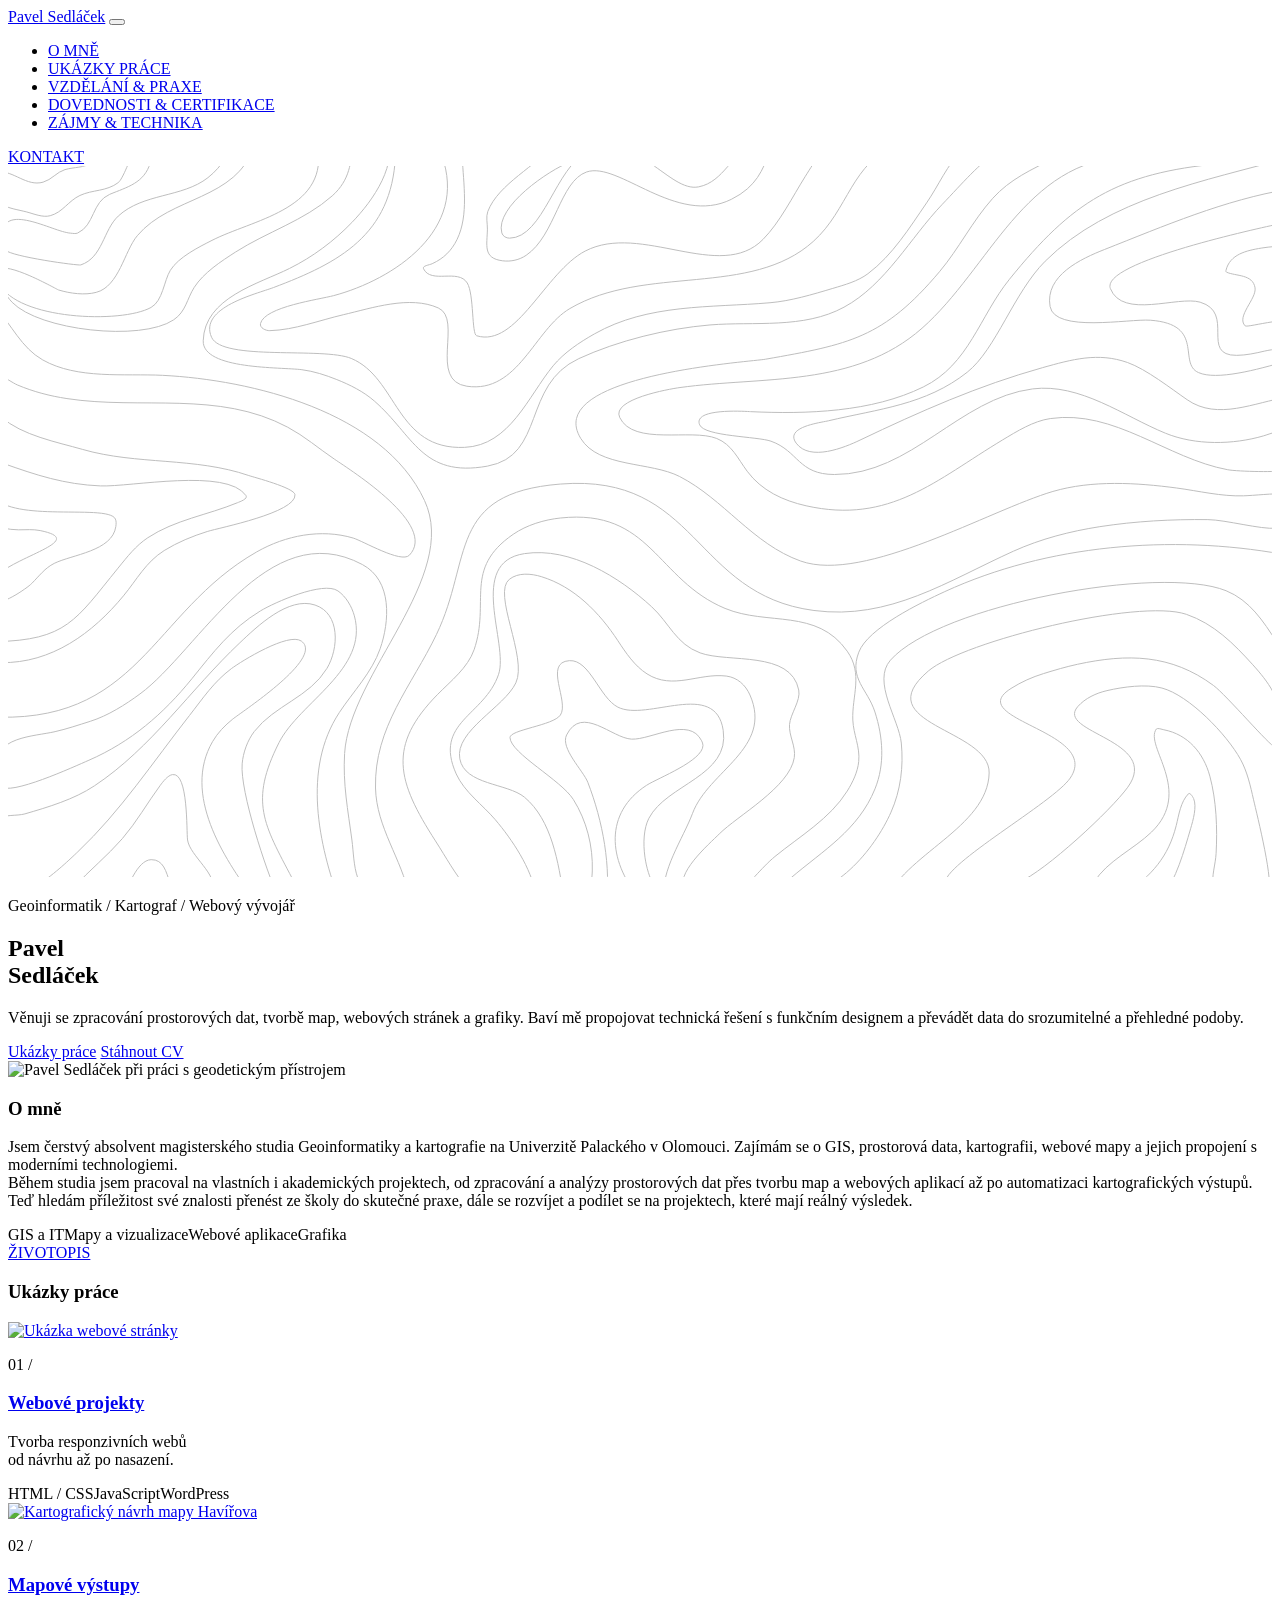
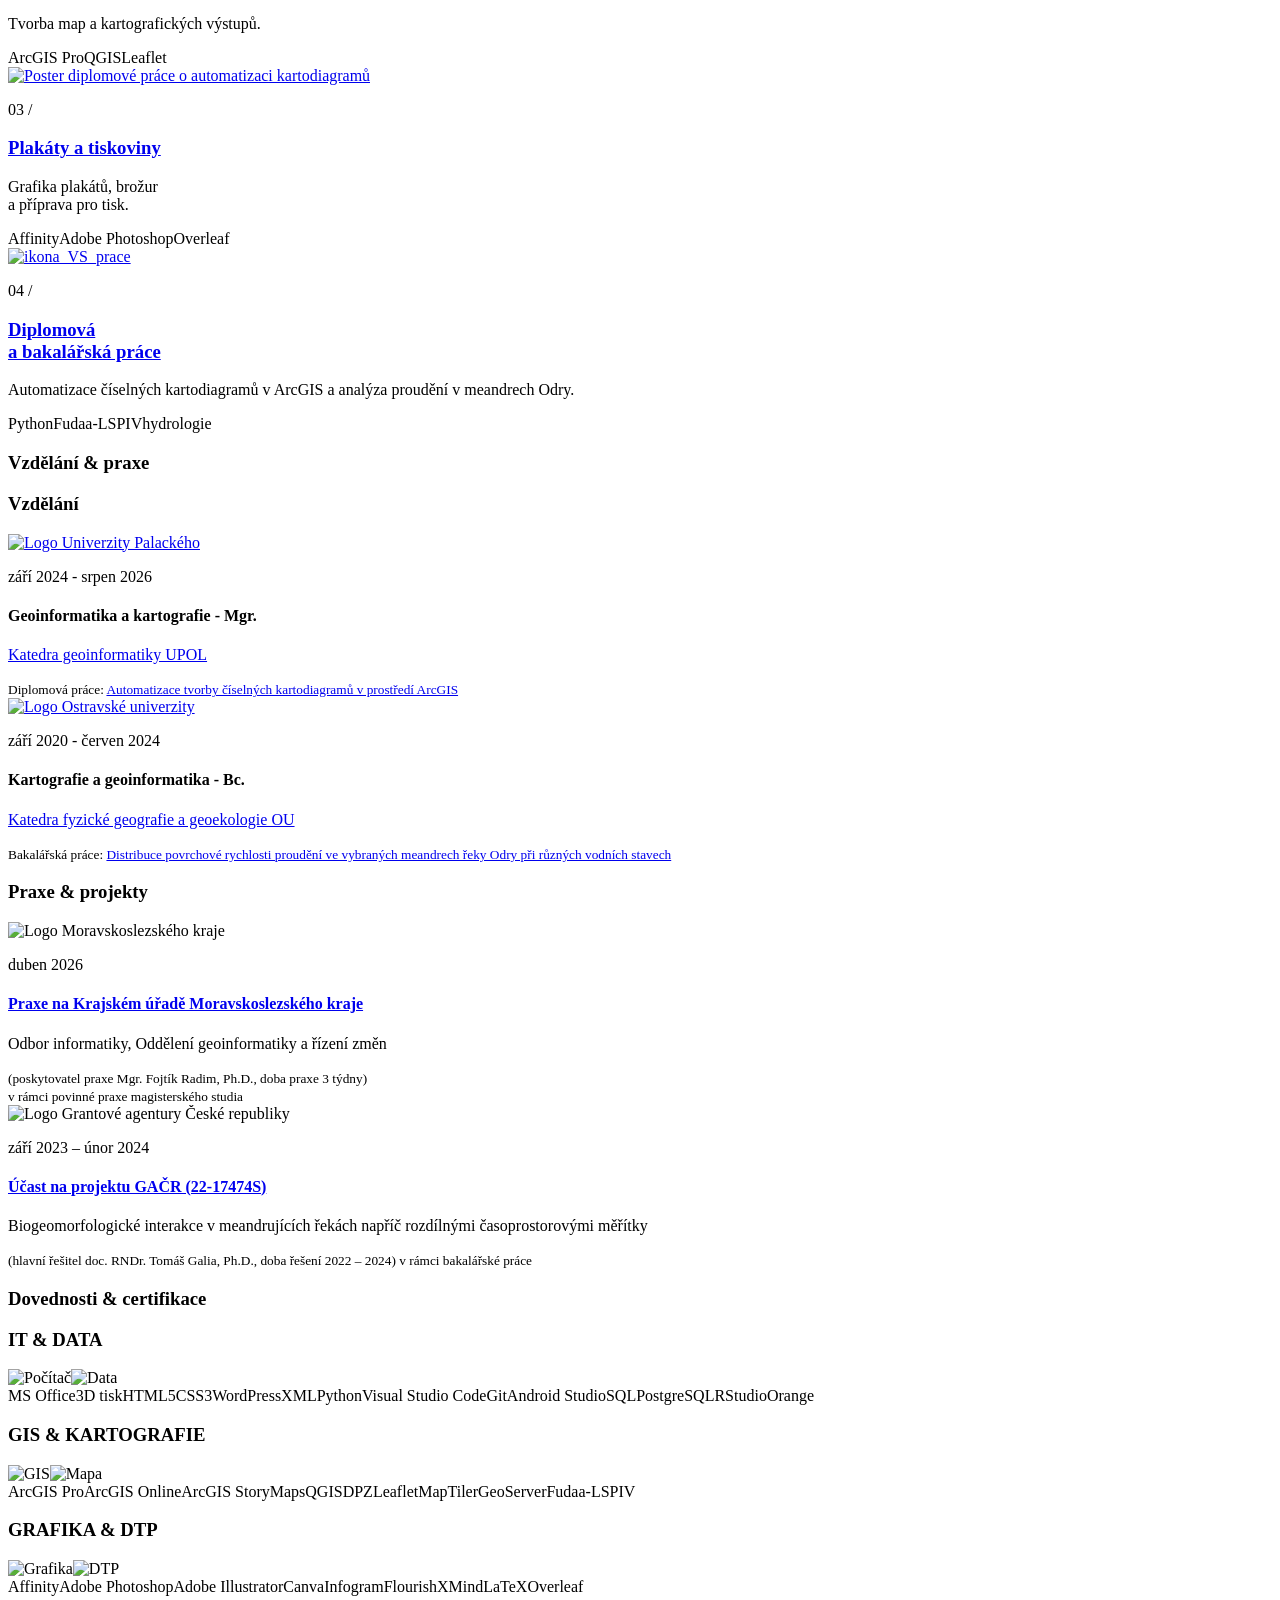
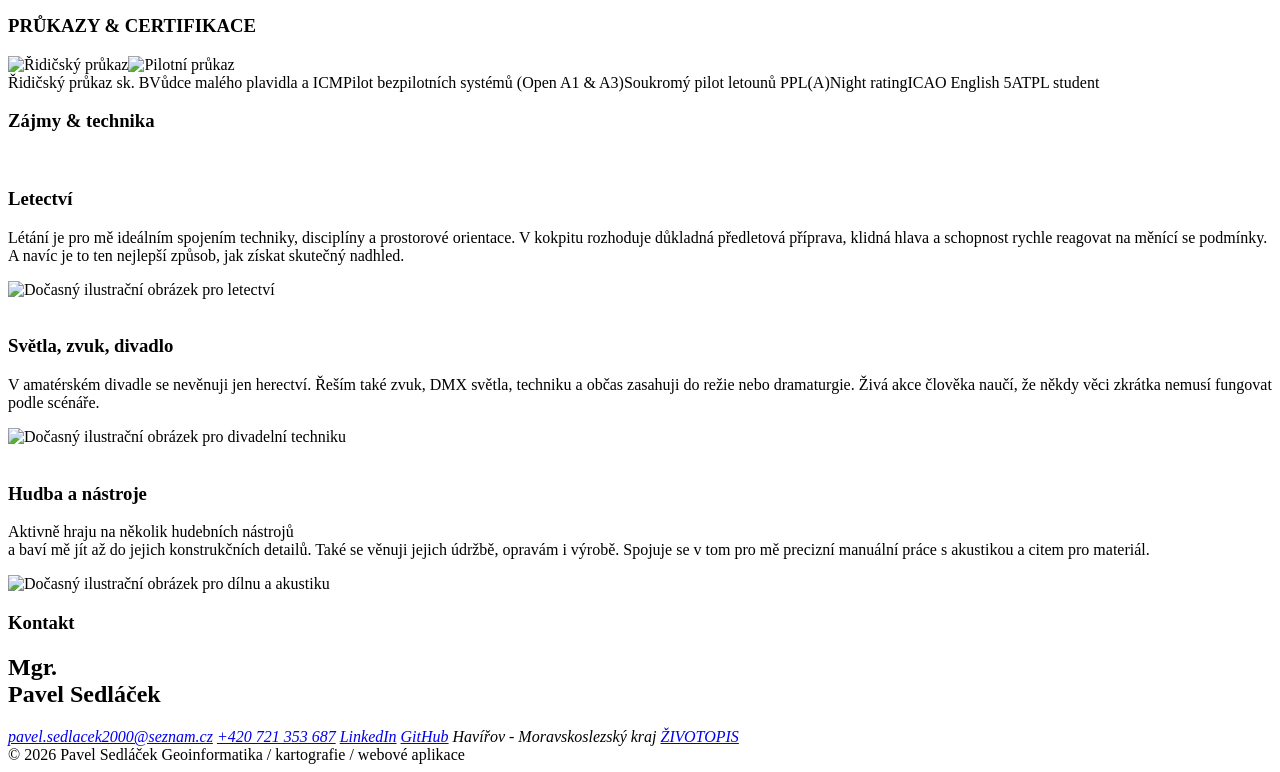
==== index.html @ 38690f7f "android studio" ====
<!DOCTYPE html>
<html lang="cs">
  <head>
    <meta charset="UTF-8" />
    <meta name="viewport" content="width=device-width, initial-scale=1.0" />
    <meta name="description" content="Pavel Sedláček: geoinformatik, kartograf a vývojář prostorových řešení." />
    <title>Pavel Sedláček | Geoinformatik &amp; kartograf</title>
    <link rel="preconnect" href="https://fonts.googleapis.com" />
    <link rel="preconnect" href="https://fonts.gstatic.com" crossorigin />
    <link href="https://fonts.googleapis.com/css2?family=DM+Mono:wght@400;500&family=Manrope:wght@400;500;600;700;800&display=swap" rel="stylesheet" />
    <link rel="stylesheet" href="styles.css" />
  </head>
  <body>
    <header class="site-header">
      <div class="container nav-wrap">
        <a href="#top" class="brand" aria-label="Pavel Sedláček - domů">Pavel Sedláček</a>
        <button class="nav-toggle" type="button" aria-label="Otevřít navigaci" aria-expanded="false">
          <span></span><span></span><span></span>
        </button>
        <nav class="main-nav" aria-label="Hlavní navigace">
          <ul>
            <li><a href="#top">O MNĚ</a></li>
            <li><a href="#projects">UKÁZKY PRÁCE</a></li>
            <li><a href="#experience">VZDĚLÁNÍ & PRAXE</a></li>            
            <li><a href="#skills">DOVEDNOSTI & CERTIFIKACE</a></li>
            <li><a href="#interests">ZÁJMY & TECHNIKA</a></li>
          </ul>
          <a class="nav-contact" href="#contact">KONTAKT</a>
        </nav>
      </div>
    </header>

    <main id="top">
      <section class="hero">
        <svg class="hero-contour" viewBox="0 0 3840 2160" aria-hidden="true" preserveAspectRatio="xMidYMid slice">
<path fill="none" stroke-width="30" stroke-linecap="round" stroke-linejoin="round" stroke="rgb(74.21875%, 74.21875%, 74.21875%)" stroke-opacity="1" stroke-miterlimit="10" d="M -377.929688 17302.304688 C 113.75 16773.515625 405.546875 16075 1054.0625 15708.90625 C 2106.992188 15114.296875 3535.703125 15298.90625 4698.476562 15240.390625 C 7388.085938 15104.804688 11394.609375 14144.804688 12653.398438 11438.789062 C 13731.601562 9120.976562 10371.40625 6173.125 10225.898438 3752.460938 C 10170 2823.554688 10327.382812 2029.609375 10447.8125 1123.242188 C 10494.21875 774.453125 10500 319.609375 10621.289062 -14.335938 C 10757.382812 -389.296875 11283.28125 -545.078125 11633.28125 -573.085938 C 11759.492188 -583.164062 11888.90625 -579.375 12015.507812 -581.171875 C 12074.21875 -582.03125 12203.398438 -640.703125 12191.601562 -583.164062 C 11959.492188 555.898438 11193.398438 1499.140625 11164.609375 2704.023438 C 11120.507812 4549.492188 12266.484375 5807.890625 13017.1875 7369.296875 C 14116.992188 9657.03125 13326.601562 11662.5 16778.984375 11937.617188 C 20977.109375 12272.109375 20795.898438 8580.3125 24485 8096.367188 C 26781.484375 7795.117188 28537.304688 8991.09375 30546.71875 9898.945312 C 31370.195312 10271.09375 32278.085938 10505.78125 33168.515625 10642.890625 C 34254.414062 10810.117188 35354.296875 10870.3125 36452.1875 10857.382812 C 36994.492188 10851.015625 38071.289062 10551.992188 38526.71875 10596.484375 C 38830.898438 10626.289062 39137.1875 11308.203125 39154.414062 11572.5 C 39155.78125 11593.515625 39022.695312 11619.101562 39000.390625 11621.601562 C 38550.898438 11672.109375 38091.40625 11608.085938 37641.796875 11584.804688 C 37606.914062 11583.007812 37571.992188 11581.210938 37536.992188 11580 C 36856.796875 11557.890625 36174.6875 11728.59375 35502.890625 11817.617188 C 34286.914062 11978.789062 32933.710938 12061.914062 31744.21875 11713.007812 C 29840.78125 11154.6875 26016.09375 8910.429688 24080.117188 9598.828125 C 22631.289062 10113.90625 21740.117188 11482.1875 20402.890625 12167.382812 C 19514.882812 12622.304688 17947.304688 12434.296875 17403.203125 13317.382812 C 16211.914062 15250.898438 22548.203125 15647.890625 23013.789062 15730.117188 C 25552.890625 16178.398438 26597.617188 16370.507812 28297.5 18387.304688 C 28891.40625 19091.992188 29295.703125 19925.585938 29917.695312 20619.609375 C 30433.515625 21195.117188 31121.210938 21511.484375 31805 21841.289062 C 32122.5 21994.492188 32448.085938 22118.085938 32772.304688 22254.882812 C 32788.398438 22261.71875 32914.609375 22318.710938 32908.28125 22333.90625 C 32862.890625 22445 32406.71875 22497.8125 32348.085938 22507.382812 C 30400.585938 22823.984375 29622.695312 21730.78125 28382.1875 20434.882812 C 27415.390625 19425.117188 26663.085938 17996.992188 25397.8125 17310.898438 C 24166.015625 16642.890625 22661.015625 16881.796875 21326.992188 16771.40625 C 20031.914062 16664.21875 18528.398438 16296.992188 17339.882812 15747.695312 C 15607.890625 14947.109375 16338.007812 12797.1875 14563.28125 12481.796875 C 12568.203125 12127.1875 12329.296875 13411.71875 11131.09375 14458.710938 C 10799.101562 14748.90625 10395 14949.296875 9988.359375 15111.992188 C 9647.382812 15248.398438 9294.609375 15363.789062 8928.671875 15411.484375 C 8301.757812 15493.203125 5907.929688 15405 5930.351562 16289.101562 C 5963.632812 17599.414062 7615.898438 18020.585938 8554.648438 18488.515625 C 9260.078125 18840 9902.148438 19318.203125 10448.710938 19885.703125 C 11092.109375 20553.90625 11889.609375 21673.007812 11499.21875 22651.09375 C 11494.882812 22661.71875 11439.414062 22871.992188 11367.1875 22874.492188 C 9879.6875 22926.09375 10960.117188 21681.289062 9849.335938 20692.1875 C 9008.28125 19943.28125 7857.890625 19594.21875 6915.117188 18987.382812 C 6479.609375 18707.109375 5943.75 18361.09375 5658.007812 17912.890625 C 5434.6875 17562.617188 5404.296875 17176.015625 5032.890625 16926.40625 C 4038.007812 16257.695312 946.914062 16604.609375 125.195312 17460.117188 C -100.195312 17694.804688 -222.578125 17973.90625 -335.351562 18274.414062 " transform="matrix(0.1, 0, 0, -0.1, 0, 2160)" class="svg-elem-1"></path>
<path fill="none" stroke-width="30" stroke-linecap="round" stroke-linejoin="round" stroke="rgb(74.21875%, 74.21875%, 74.21875%)" stroke-opacity="1" stroke-miterlimit="10" d="M 9424.765625 22063.59375 C 9646.992188 20267.695312 7418.046875 19962.890625 6197.03125 19340.585938 C 5795.703125 19136.015625 5178.554688 18830.585938 4931.757812 18430.78125 C 4736.367188 18114.414062 4703.90625 17500.585938 4345.820312 17303.007812 C 3432.773438 16798.984375 267.65625 16933.984375 -263.515625 18029.414062 C -822.34375 19181.914062 1467.929688 17854.414062 1538.632812 17833.085938 C 1891.210938 17727.1875 2324.882812 17667.617188 2680.234375 17761.40625 C 3375.15625 17944.804688 3533.867188 19013.984375 3927.578125 19482.304688 C 4956.601562 20706.09375 6914.492188 20532.304688 7501.71875 22226.796875 " transform="matrix(0.1, 0, 0, -0.1, 0, 2160)" class="svg-elem-2"></path>
<path fill="none" stroke-width="30" stroke-linecap="round" stroke-linejoin="round" stroke="rgb(74.21875%, 74.21875%, 74.21875%)" stroke-opacity="1" stroke-miterlimit="10" d="M 7044.101562 22553.789062 C 6758.125 22074.101562 6523.867188 21597.1875 6073.398438 21245 C 5292.265625 20634.21875 4107.265625 20779.882812 3350.742188 20079.414062 C 2893.710938 19656.289062 2875.585938 18816.992188 2210.976562 18594.609375 C 2130.664062 18567.695312 88.515625 18850.703125 -72.5 19044.414062 C -176.328125 19169.414062 -187.03125 19276.015625 -188.085938 19438.203125 C -195.46875 20554.6875 1348.515625 19598.59375 1900.859375 19559.609375 C 1972.5 19554.492188 2050.703125 19534.296875 2116.289062 19563.59375 C 2631.875 19793.59375 2550.3125 20514.296875 3088.789062 20738.59375 C 3630.625 20964.414062 4135.3125 21078.789062 4324.6875 21698.710938 C 4332.617188 21724.804688 4219.492188 22728.984375 4201.679688 22756.601562 " transform="matrix(0.1, 0, 0, -0.1, 0, 2160)" class="svg-elem-3"></path>
<path fill="none" stroke-width="30" stroke-linecap="round" stroke-linejoin="round" stroke="rgb(74.21875%, 74.21875%, 74.21875%)" stroke-opacity="1" stroke-miterlimit="10" d="M 3902.539062 22275.3125 C 3713.359375 21820 3486.523438 21201.09375 3349.609375 21096.210938 C 2992.5 20822.695312 2570.15625 20884.882812 2186.132812 20705.390625 C 1835.625 20541.484375 1661.015625 20191.40625 1283.007812 20089.609375 C 1049.53125 20026.71875 776.601562 20151.289062 553.828125 20207.617188 C 52.617188 20334.21875 -488.789062 20352.109375 -464.023438 21048.710938 C -460.585938 21145.390625 -447.382812 21423.59375 -317.8125 21430.390625 C 182.929688 21456.796875 559.257812 20970.585938 1065.117188 21108.398438 C 1320.15625 21177.890625 1489.21875 21421.796875 1731.914062 21490.78125 C 2020.429688 21572.8125 2291.171875 21534.6875 2556.757812 21700.78125 " transform="matrix(0.1, 0, 0, -0.1, 0, 2160)" class="svg-elem-4"></path>
<path fill="none" stroke-width="30" stroke-linecap="round" stroke-linejoin="round" stroke="rgb(74.21875%, 74.21875%, 74.21875%)" stroke-opacity="1" stroke-miterlimit="10" d="M 11770.390625 21888.59375 C 11653.398438 19503.59375 10062.8125 18660.507812 8066.5625 17907.8125 C 7555.234375 17715 5782.1875 17300.507812 6184.726562 16395.78125 C 6508.359375 15668.398438 9578.554688 16107.617188 10426.40625 15754.296875 C 11838.90625 15165.703125 11781.015625 12963.085938 13871.484375 13051.914062 C 15247.8125 13110.390625 15803.007812 14606.210938 16561.210938 15529.6875 C 16891.484375 15931.914062 17366.289062 16244.101562 17813.007812 16497.8125 C 19446.71875 17425.703125 21349.6875 17290.390625 23149.6875 17445.78125 C 23793.59375 17501.40625 24440.117188 17697.617188 25056.796875 17881.601562 C 25418.984375 17989.609375 25818.007812 18098.007812 26125.507812 18328.710938 C 26872.1875 18888.789062 27387.304688 19722.890625 27907.695312 20480.585938 C 28274.804688 21015 28535.585938 21636.796875 28992.109375 22103.28125 C 29029.101562 22141.09375 29389.804688 22383.085938 29383.398438 22482.890625 C 29354.6875 22929.882812 27348.710938 22412.382812 27052.1875 22288.28125 C 25601.09375 21681.09375 25548.28125 20285.117188 24465.703125 19309.882812 C 22565.117188 17597.890625 19356.992188 18613.085938 17069.492188 17269.21875 C 15988.59375 16634.101562 15508.007812 14684.21875 13940.78125 14908.90625 C 12760.585938 15078.28125 13829.609375 16949.296875 13071.09375 17288.398438 C 12203.085938 17676.40625 11053.710938 17283.007812 10184.414062 17081.015625 C 9452.03125 16910.78125 8710.898438 16619.21875 7953.242188 16597.617188 C 7838.320312 16594.296875 7636.054688 16678.59375 7671.835938 16818.515625 C 7801.445312 17324.882812 9458.59375 17545.898438 9891.015625 17661.289062 C 11711.796875 18147.382812 14013.90625 19663.984375 13177.109375 21914.882812 " transform="matrix(0.1, 0, 0, -0.1, 0, 2160)" class="svg-elem-5"></path>
<path fill="none" stroke-width="30" stroke-linecap="round" stroke-linejoin="round" stroke="rgb(74.21875%, 74.21875%, 74.21875%)" stroke-opacity="1" stroke-miterlimit="10" d="M 13800.898438 21853.59375 C 13833.710938 21076.289062 14001.015625 20106.992188 13643.90625 19371.992188 C 13475.507812 19025.3125 13231.914062 18789.609375 12887.890625 18631.914062 C 12795.3125 18589.492188 12579.414062 18570.117188 12623.710938 18478.515625 C 12853.28125 18004.414062 13678.007812 18494.492188 13951.992188 18045.117188 C 14162.109375 17700.390625 14081.40625 16490.117188 14237.695312 16442.695312 C 15455 16073.085938 16324.414062 18386.601562 17534.492188 19015.585938 C 19231.71875 19897.890625 21641.484375 18049.21875 22938.085938 19370.507812 C 23456.601562 19898.984375 23833.203125 20668.398438 24222.695312 21286.289062 C 24463.515625 21668.398438 25060.703125 22619.492188 25047.1875 22640.507812 C 24946.914062 22796.210938 24566.289062 22794.296875 24408.789062 22791.40625 C 22648.59375 22759.414062 23544.882812 21361.484375 21975.117188 20587.617188 C 20305.78125 19764.609375 18546.210938 21750.78125 17578.28125 21418.710938 C 16766.601562 21140.117188 16632.382812 19492.109375 15744.414062 18888.90625 C 15533.398438 18745.585938 15280 18688.398438 15025.898438 18720 C 14418.085938 18795.507812 14556.601562 19198.28125 14564.296875 19683.007812 C 14566.992188 19852.695312 14514.101562 20056.210938 14576.914062 20220 C 14903.90625 21073.789062 16066.40625 21588.085938 16593.90625 22288.28125 " transform="matrix(0.1, 0, 0, -0.1, 0, 2160)" class="svg-elem-6"></path>
<path fill="none" stroke-width="30" stroke-linecap="round" stroke-linejoin="round" stroke="rgb(74.21875%, 74.21875%, 74.21875%)" stroke-opacity="1" stroke-miterlimit="10" d="M 17056.914062 21713.515625 C 16463.28125 21491.015625 14784.6875 20369.882812 15001.484375 19567.109375 C 15029.101562 19465.117188 15139.21875 19406.09375 15238.203125 19407.617188 C 16268.515625 19422.890625 16655.898438 21605.507812 17584.6875 21994.609375 C 19172.382812 22659.804688 20079.609375 20787.695312 20981.992188 20966.40625 C 21758.203125 21120.195312 21977.890625 22002.890625 22689.101562 22291.015625 " transform="matrix(0.1, 0, 0, -0.1, 0, 2160)" class="svg-elem-7"></path>
<path fill="none" stroke-width="30" stroke-linecap="round" stroke-linejoin="round" stroke="rgb(74.21875%, 74.21875%, 74.21875%)" stroke-opacity="1" stroke-miterlimit="10" d="M 34001.484375 21888.59375 C 30878.984375 21763.203125 29824.296875 18486.601562 27768.28125 16671.601562 C 25716.914062 14860.703125 22915.390625 15214.609375 20414.414062 14869.882812 C 20085.3125 14824.492188 18316.71875 14514.414062 18583.984375 13959.414062 C 19005.3125 13084.804688 20756.015625 13633.984375 21531.210938 13322.382812 C 21993.984375 13136.289062 22172.617188 12708.710938 22455.585938 12327.1875 C 22893.085938 11737.617188 23545.585938 11434.6875 24246.289062 11277.304688 C 26791.015625 10705.585938 28196.914062 12063.710938 30208.203125 13273.710938 C 30644.609375 13536.289062 31147.890625 13852.382812 31664.414062 13927.1875 C 33618.710938 14210.3125 35213.203125 12712.8125 37054.414062 12372.695312 C 37360.117188 12316.289062 38705.507812 12286.015625 38733.398438 12363.007812 C 38778.007812 12486.484375 38956.40625 13414.414062 38886.601562 13489.6875 C 38751.992188 13635.117188 38306.914062 13449.882812 38148.007812 13403.085938 C 37218.984375 13129.296875 36070.3125 13111.289062 35165.898438 13480.898438 C 33901.289062 13997.695312 32568.085938 15010.898438 31128.085938 14828.203125 C 28895.585938 14544.804688 27446.71875 12226.71875 25107.5 12227.5 C 24005.507812 12227.890625 24014.101562 12941.992188 23179.609375 13239.609375 C 22774.492188 13383.984375 21164.6875 13382.8125 21013.398438 13734.6875 C 20786.015625 14263.515625 22456.601562 14141.914062 22553.90625 14137.382812 C 24264.296875 14058.59375 26238.398438 14118.085938 27807.617188 14887.5 C 29193.515625 15567.109375 29515.195312 17034.609375 30422.695312 18157.1875 C 32328.90625 20515.117188 33673.710938 21385.585938 36838.984375 21675.3125 " transform="matrix(0.1, 0, 0, -0.1, 0, 2160)" class="svg-elem-8"></path>
<path fill="none" stroke-width="30" stroke-linecap="round" stroke-linejoin="round" stroke="rgb(74.21875%, 74.21875%, 74.21875%)" stroke-opacity="1" stroke-miterlimit="10" d="M 38898.90625 20894.492188 L 38902.8125 21853.59375 C 36405.898438 21151.09375 33432.304688 20623.28125 31509.296875 18707.695312 C 30559.804688 17761.796875 30014.414062 16025.390625 29140 15333.984375 C 27878.28125 14336.210938 26434.609375 14218.59375 24923.59375 13859.296875 C 24694.804688 13804.882812 23576.289062 13674.804688 23944.804688 13179.609375 C 24364.492188 12615.507812 25410.3125 13046.601562 25884.101562 13272.8125 C 27703.984375 14141.71875 29479.609375 14928.59375 31426.484375 15472.890625 C 32318.398438 15722.304688 33113.203125 15948.59375 34012.109375 15629.492188 C 34578.789062 15428.398438 35338.515625 14834.492188 35822.304688 14499.6875 C 36756.210938 13853.59375 37870.585938 14423.90625 38872.695312 14577.8125 L 38877.304688 15681.484375 C 37912.617188 15399.609375 36716.914062 15083.398438 36168.515625 15323.398438 C 35524.101562 15605.507812 36387.617188 16791.210938 34703.007812 16915.195312 C 34058.984375 16962.695312 31800.117188 16524.6875 31658.203125 17331.914062 C 31492.695312 18273.007812 32607.1875 18785.195312 33308.90625 19062.1875 C 35108.28125 19772.5 36973.90625 20577.382812 38898.90625 20894.492188 Z M 38898.90625 20894.492188 " transform="matrix(0.1, 0, 0, -0.1, 0, 2160)" class="svg-elem-9"></path>
<path fill="none" stroke-width="30" stroke-linecap="round" stroke-linejoin="round" stroke="rgb(74.21875%, 74.21875%, 74.21875%)" stroke-opacity="1" stroke-miterlimit="10" d="M 38692.8125 19858.007812 C 38245.585938 19760.898438 33170 18691.09375 33489.492188 17877.890625 C 33859.296875 16936.40625 35537.617188 17664.492188 36216.992188 17462.8125 C 37293.59375 17143.203125 36202.382812 15839.414062 37327.695312 15847.617188 C 37613.90625 15849.609375 37902.5 15913.085938 38179.414062 15978.28125 C 38402.695312 16030.898438 38894.882812 16066.484375 39061.796875 16269.21875 C 39996.289062 17404.609375 37671.71875 16654.492188 37583.90625 16743.398438 C 37304.296875 17026.40625 37937.890625 17568.59375 37885 17898.710938 C 37817.695312 18318.398438 37303.398438 18248.710938 37018.28125 18374.296875 C 37000.703125 18382.109375 36995.703125 18403.90625 37000.195312 18423.28125 C 37115 18919.804688 37630.390625 19032.695312 38071.71875 19105.898438 C 38389.296875 19158.59375 38532.5 19145.3125 38838.28125 19195.195312 " transform="matrix(0.1, 0, 0, -0.1, 0, 2160)" class="svg-elem-10"></path>
<path fill="none" stroke-width="30" stroke-linecap="round" stroke-linejoin="round" stroke="rgb(74.21875%, 74.21875%, 74.21875%)" stroke-opacity="1" stroke-miterlimit="10" d="M 38692.8125 9810.273438 C 35347.5 10411.992188 31565 10098.90625 28459.609375 8669.804688 C 27727.617188 8332.929688 26126.601562 7564.21875 25846.992188 6830 C 25539.609375 6022.96875 26111.992188 5714.414062 26337.5 5012.148438 C 26583.007812 4247.578125 26643.90625 3432.890625 26339.101562 2677.578125 C 25835.3125 1429.140625 24759.21875 802.226562 23779.804688 -30.820312 C 23755.390625 -51.5625 23279.6875 -409.570312 23282.8125 -416.875 C 23306.015625 -472.148438 23626.484375 -507.695312 23679.882812 -515.46875 C 25059.296875 -715.898438 26325.3125 839.492188 26826.210938 1970.546875 C 27118.59375 2630.703125 27208.710938 3352.109375 27138.28125 4070.039062 C 27068.203125 4784.882812 26240.898438 5941.601562 26807.617188 6585.9375 C 28287.890625 8269.023438 35015.703125 9501.054688 37004.101562 8697.421875 C 37724.414062 8406.328125 38129.21875 7776.210938 38534.21875 7151.875 " transform="matrix(0.1, 0, 0, -0.1, 0, 2160)" class="svg-elem-11"></path>
<path fill="none" stroke-width="30" stroke-linecap="round" stroke-linejoin="round" stroke="rgb(74.21875%, 74.21875%, 74.21875%)" stroke-opacity="1" stroke-miterlimit="10" d="M 26614.492188 -797.65625 C 27198.789062 690.585938 29764.804688 1490.3125 29807.1875 3159.375 C 29841.40625 4505.039062 26056.40625 4633.476562 27961.015625 6259.179688 C 29017.617188 7161.09375 34353.085938 8474.609375 35797.890625 7979.960938 C 36640.117188 7691.679688 37237.109375 7088.515625 37817.382812 6447.226562 C 38275 5941.523438 38708.398438 5373.203125 38634.296875 4663.671875 C 38625.585938 4579.609375 38569.296875 3986.367188 38477.890625 3962.617188 C 38372.1875 3935.15625 37008.007812 5533.789062 36623.984375 5817.695312 C 35328.085938 6775.703125 34008.398438 6790.117188 32487.890625 6461.679688 C 32141.71875 6386.875 31802.5 6285.820312 31464.21875 6181.328125 C 31106.484375 6070.820312 30787.5 5927.539062 30471.210938 5727.539062 C 28981.210938 4785.234375 33237.890625 4436.328125 32270.390625 3005.703125 C 31771.289062 2267.734375 28387.109375 382.148438 28466.015625 -204.296875 C 28527.109375 -658.164062 29117.5 -633.085938 29682.382812 -499.609375 " transform="matrix(0.1, 0, 0, -0.1, 0, 2160)" class="svg-elem-12"></path>
<path fill="none" stroke-width="30" stroke-linecap="round" stroke-linejoin="round" stroke="rgb(74.21875%, 74.21875%, 74.21875%)" stroke-opacity="1" stroke-miterlimit="10" d="M 29682.382812 -499.609375 C 30139.882812 -391.484375 30580.78125 -212.265625 30710 -158.867188 C 31512.109375 172.617188 33515.390625 2031.875 34017.695312 2726.523438 C 35053.28125 4158.75 31806.210938 4384.492188 32497.304688 5174.53125 C 32722.8125 5432.265625 33057.695312 5585.976562 33385.195312 5661.835938 C 33880.195312 5776.5625 34562.109375 5872.304688 35056.289062 5740.742188 C 35880 5521.445312 37025.390625 4332.421875 37441.992188 3576.328125 C 37653.007812 3193.359375 37743.398438 2766.835938 37840.3125 2345.078125 C 37938.984375 1915.703125 38501.914062 -337.890625 38261.40625 -439.765625 C 38125.78125 -497.1875 37054.21875 -889.726562 36872.304688 -755.507812 C 36731.40625 -651.601562 36636.289062 -459.53125 36610.585938 -288.984375 C 36561.40625 37.734375 36682.695312 380.429688 36701.289062 708.90625 C 36744.296875 1470.195312 36711.210938 2326.71875 36511.601562 3064.140625 C 36320.3125 3771.132812 35843.90625 4331.71875 35113.007812 4473.046875 C 35059.609375 4483.359375 34916.914062 4538.125 34885.507812 4494.960938 C 34510 3978.476562 36031.015625 2616.445312 34741.601562 1366.484375 C 34203.28125 844.570312 33383.515625 487.578125 32993.398438 -158.007812 " transform="matrix(0.1, 0, 0, -0.1, 0, 2160)" class="svg-elem-13"></path>
<path fill="none" stroke-width="30" stroke-linecap="round" stroke-linejoin="round" stroke="rgb(74.21875%, 74.21875%, 74.21875%)" stroke-opacity="1" stroke-miterlimit="10" d="M 33966.484375 -517.578125 C 34758.515625 81.679688 35246.601562 597.578125 35491.09375 1565.742188 C 35570.585938 1880.3125 35620.898438 2283.59375 35860.195312 2527.382812 C 35915.78125 2583.984375 36011.40625 2400.703125 36020.195312 2379.335938 C 36121.015625 2133.359375 36003.085938 1725.585938 35926.601562 1464.726562 C 35723.515625 771.796875 35495.585938 -53.828125 35058.710938 -636.5625 " transform="matrix(0.1, 0, 0, -0.1, 0, 2160)" class="svg-elem-14"></path>
<path fill="none" stroke-width="30" stroke-linecap="round" stroke-linejoin="round" stroke="rgb(74.21875%, 74.21875%, 74.21875%)" stroke-opacity="1" stroke-miterlimit="10" d="M 13976.015625 -377.539062 C 13586.09375 75.078125 13309.296875 594.6875 12986.71875 1095.429688 C 11814.609375 2914.882812 11512.8125 3984.609375 13055.3125 5550.742188 C 13444.414062 5945.820312 13972.109375 6359.492188 14159.609375 6903.828125 C 14660.703125 8358.085938 13820.117188 9354.921875 15346.71875 10410.390625 C 15757.617188 10694.492188 16289.492188 10853.90625 16781.015625 10906.289062 C 19537.8125 11200.195312 19695.703125 9029.257812 21784.101562 8159.726562 C 23071.796875 7623.59375 24570.117188 8172.460938 25494.6875 6860.976562 C 25985.703125 6164.492188 25634.6875 5505.390625 25665.3125 4767.734375 C 25683.398438 4332.03125 25889.609375 3951.992188 25844.609375 3507.03125 C 25812.109375 3186.71875 25663.398438 2881.5625 25495.78125 2611.054688 C 24976.992188 1773.75 24041.914062 1230.3125 23299.609375 622.5 C 22470.3125 -56.601562 21748.515625 -1525.976562 20601.71875 -400 C 20166.71875 27.070312 21333.085938 1032.460938 21606.40625 1306.445312 C 22157.890625 1859.53125 23751.601562 2733.90625 23887.109375 3626.015625 C 23939.882812 3973.007812 23716.992188 4291.054688 23742.109375 4630.15625 C 23766.09375 4955.273438 24086.914062 5354.023438 24022.617188 5680.664062 C 23784.414062 6890 21878.203125 6497.421875 21026.992188 6808.320312 C 20295.507812 7075.46875 20090.507812 7717.890625 19552.8125 8211.210938 C 18574.609375 9108.710938 17095.390625 10037.304688 15688.59375 9823.945312 C 13932.8125 9557.65625 15218.007812 7092.578125 14904.804688 6159.804688 C 14480.898438 4897.421875 12909.882812 4708.554688 13616.71875 3131.015625 C 13862.382812 2582.734375 14423.203125 2189.375 14801.914062 1742.617188 C 15319.492188 1131.835938 15895.78125 272.539062 16037.890625 -524.101562 " transform="matrix(0.1, 0, 0, -0.1, 0, 2160)" class="svg-elem-15"></path>
<path fill="none" stroke-width="30" stroke-linecap="round" stroke-linejoin="round" stroke="rgb(74.21875%, 74.21875%, 74.21875%)" stroke-opacity="1" stroke-miterlimit="10" d="M 16881.796875 -587.617188 C 16723.59375 411.445312 16523.90625 1732.03125 15690.195312 2423.945312 C 15169.882812 2855.664062 13874.804688 2789.804688 13725.507812 3590.546875 C 13566.992188 4440.820312 15085.585938 5162.34375 15429.6875 5900.507812 C 15791.796875 6677.460938 14697.382812 8629.140625 15233.203125 9045.859375 C 15503.085938 9255.78125 15891.71875 9219.140625 16199.296875 9125.664062 C 17201.796875 8821.054688 17964.609375 8035.3125 18529.101562 7176.953125 C 18768.59375 6812.734375 19035.703125 6410.742188 19412.695312 6171.132812 C 20202.890625 5668.867188 20981.992188 6206.171875 21820.117188 6104.648438 C 22158.085938 6063.710938 22407.8125 5831.132812 22540.3125 5529.609375 C 23251.796875 3910.390625 21276.601562 3224.804688 20796.015625 1932.96875 C 20520.117188 1191.328125 19797.890625 144.53125 19943.398438 -636.5625 C 19951.210938 -677.890625 20615.585938 -484.21875 20579.804688 -517.460938 C 19658.710938 -1373.046875 19013.710938 903.359375 19469.414062 1783.164062 C 20006.09375 2819.0625 21938.59375 3063.476562 21728.085938 4456.757812 C 21491.601562 6021.484375 19413.28125 4710.234375 18527.109375 5160.703125 C 17972.304688 5442.695312 17674.296875 6611.015625 17056.40625 6572.578125 C 16258.398438 6522.929688 17060.703125 5330.859375 16781.601562 4919.804688 C 16566.210938 4602.617188 15239.492188 4474.257812 15250.195312 4233.90625 C 15271.40625 3755.546875 16799.804688 2950.390625 17175.507812 2353.710938 C 17578.28125 1713.789062 17775.3125 936.679688 17751.015625 182.578125 C 17740.390625 -146.484375 17648.90625 -511.992188 17712.304688 -840.3125 " transform="matrix(0.1, 0, 0, -0.1, 0, 2160)" class="svg-elem-16"></path>
<path fill="none" stroke-width="30" stroke-linecap="round" stroke-linejoin="round" stroke="rgb(74.21875%, 74.21875%, 74.21875%)" stroke-opacity="1" stroke-miterlimit="10" d="M 19157.382812 -622.617188 C 18230.703125 508.554688 18104.492188 1948.671875 19401.914062 2787.109375 C 19744.414062 3008.476562 21113.710938 3528.359375 21113.28125 4000.546875 C 21113.203125 4046.40625 21091.914062 4097.109375 21072.1875 4137.148438 C 20698.710938 4896.71875 19531.992188 4162.578125 18947.109375 4188.046875 C 18349.296875 4214.101562 17432.695312 5239.882812 16970.585938 4316.015625 C 16769.296875 3913.59375 17475.898438 3234.570312 17615.195312 2874.335938 C 18068.789062 1700.859375 18334.804688 303.59375 18164.21875 -941.601562 " transform="matrix(0.1, 0, 0, -0.1, 0, 2160)" class="svg-elem-17"></path>
<path fill="none" stroke-width="30" stroke-linecap="round" stroke-linejoin="round" stroke="rgb(74.21875%, 74.21875%, 74.21875%)" stroke-opacity="1" stroke-miterlimit="10" d="M 10089.882812 -797.65625 C 9436.679688 984.765625 8933.164062 3276.757812 10064.492188 4994.84375 C 10475 5618.320312 11057.304688 6218.125 11304.882812 6932.304688 C 11592.5 7761.953125 11683.984375 9001.210938 10766.914062 9491.875 C 7879.84375 11036.484375 5793.75 6873.242188 4007.96875 5560.507812 C 3567.265625 5236.523438 3031.796875 4897.382812 2504.609375 4731.640625 C 2151.367188 4620.585938 1791.015625 4498.046875 1430.039062 4415.585938 C 772.1875 4265.351562 -471.171875 4262.382812 -318.203125 3296.015625 C -300.429688 3183.710938 -303.007812 2857.890625 -223.359375 2760.078125 C 33.515625 2444.492188 2020.976562 3357.304688 2458.90625 3548.242188 C 3735.234375 4104.765625 4719.0625 4953.789062 5584.765625 6021.601562 C 6236.09375 6825.039062 6764.0625 7534.882812 7667.578125 8083.046875 C 8080.585938 8333.59375 9576.835938 9002.851562 10023.710938 8691.171875 C 10270.3125 8519.140625 10443.085938 8219.296875 10521.992188 7934.765625 C 10971.914062 6313.671875 8851.171875 5305.507812 8233.554688 4082.890625 C 7326.210938 2286.757812 7767.539062 1606.757812 8634.023438 -40.742188 " transform="matrix(0.1, 0, 0, -0.1, 0, 2160)" class="svg-elem-18"></path>
<path fill="none" stroke-width="30" stroke-linecap="round" stroke-linejoin="round" stroke="rgb(74.21875%, 74.21875%, 74.21875%)" stroke-opacity="1" stroke-miterlimit="10" d="M 8199.414062 -587.617188 C 7844.0625 182.695312 7043.398438 2612.382812 7113.789062 3438.515625 C 7142.65625 3777.460938 7271.484375 4144.765625 7479.648438 4417.070312 C 8086.445312 5210.703125 9174.570312 5470.234375 9690.351562 6339.335938 C 10049.414062 6944.21875 10100.117188 8004.21875 9327.96875 8262.304688 C 8517.148438 8533.28125 7560.664062 7603.398438 7042.1875 7114.492188 C 5539.882812 5697.890625 4366.40625 3925.859375 2626.367188 2770 C 1999.570312 2353.632812 1229.21875 2126.953125 513.4375 1917.5 C 276.914062 1848.28125 -156.445312 1907.109375 -346.835938 1750.976562 C -721.171875 1444.0625 -761.796875 -71.5625 -396.132812 -431.796875 C 237.304688 -1055.898438 1683.945312 352.617188 2120.78125 765.820312 C 3412.96875 1988.007812 4416.71875 3508.867188 5511.210938 4904.257812 C 5913.125 5416.640625 6251.328125 5930.507812 6784.648438 6328.671875 C 7098.398438 6562.96875 8526.601562 7441.875 8911.445312 7167.265625 C 9618.046875 6663.046875 7154.375 5056.054688 6829.21875 4798.164062 C 6584.21875 4603.828125 6371.875 4383.085938 6213.789062 4111.523438 C 5289.296875 2523.28125 6557.460938 564.179688 7457.34375 -636.5625 " transform="matrix(0.1, 0, 0, -0.1, 0, 2160)" class="svg-elem-19"></path>
<path fill="none" stroke-width="30" stroke-linecap="round" stroke-linejoin="round" stroke="rgb(74.21875%, 74.21875%, 74.21875%)" stroke-opacity="1" stroke-miterlimit="10" d="M 2002.695312 -307.539062 C 2472.070312 204.101562 3018.007812 639.023438 3472.734375 1165.15625 C 3912.1875 1673.554688 4229.335938 2248.789062 4625.664062 2784.179688 C 4705.625 2892.1875 4851.914062 3086.953125 4995.273438 3110.976562 C 5482.890625 3192.65625 5419.570312 1377.070312 5454.765625 1125.039062 C 5522.226562 641.757812 6423.828125 29.21875 6166.5625 -362.5 C 6067.851562 -512.773438 5815.078125 -606.757812 5655.351562 -659.53125 C 4686.796875 -979.414062 5096.054688 545.703125 4348.28125 526.445312 C 3910.46875 515.195312 3626.171875 -386.523438 3454.726562 -654.023438 " transform="matrix(0.1, 0, 0, -0.1, 0, 2160)" class="svg-elem-20"></path>
<path fill="none" stroke-width="30" stroke-linecap="round" stroke-linejoin="round" stroke="rgb(74.21875%, 74.21875%, 74.21875%)" stroke-opacity="1" stroke-miterlimit="10" d="M -693.046875 4873.90625 C 3992.421875 4547.421875 4326.5625 8035.46875 7557.265625 9877.226562 C 8436.679688 10378.59375 9509.296875 10588.007812 10487.5 10297.109375 C 10776.601562 10211.09375 11948.28125 9521.09375 12192.304688 9775.390625 C 13066.015625 10685.703125 10438.59375 12339.804688 9915.390625 12694.609375 C 9435.859375 13019.882812 9011.367188 13390.703125 8495.625 13665.507812 C 6391.875 14786.601562 4046.015625 14187.109375 1790.976562 14534.21875 C 1265.46875 14615.117188 785.625 14738.515625 293.75 14944.609375 C 132.539062 15012.1875 -94.6875 15193.789062 -264.84375 15227.1875 C -305.898438 15235.3125 -722.070312 14431.71875 -204.726562 13972.8125 C 426.953125 13412.5 1484.453125 13214.6875 2269.296875 12988.90625 C 3919.609375 12514.101562 5674.570312 12760.898438 7315.078125 12196.210938 C 7462.109375 12145.585938 8700.46875 11825.78125 8718.671875 11615.898438 C 8766.132812 11069.21875 6413.75 10608.789062 6053.945312 10496.09375 C 5602.34375 10354.609375 5148.125 10168.007812 4745.859375 9917.617188 C 4193.828125 9574.023438 3910.390625 9029.335938 3507.734375 8541.328125 C 2573.828125 7409.414062 1322.1875 6487.34375 -202.96875 6512.421875 " transform="matrix(0.1, 0, 0, -0.1, 0, 2160)" class="svg-elem-21"></path>
<path fill="none" stroke-width="30" stroke-linecap="round" stroke-linejoin="round" stroke="rgb(74.21875%, 74.21875%, 74.21875%)" stroke-opacity="1" stroke-miterlimit="10" d="M -377.929688 7149.53125 C 1784.453125 7196.328125 2050.351562 7798.203125 3343.125 9383.398438 C 3621.09375 9724.179688 3876.601562 10060.898438 4247.5 10307.109375 C 5065.15625 10849.804688 6069.335938 10997.890625 6969.023438 11370 C 7043.242188 11400.703125 7298.359375 11486.484375 7228.90625 11588.398438 C 6650.078125 12436.914062 3731.328125 11844.414062 2807.890625 11881.210938 C 1717.851562 11924.492188 855.9375 12210.3125 -158.984375 12570.3125 C -178.710938 12577.304688 -259.84375 12613.59375 -280.351562 12602.382812 C -363.632812 12556.796875 -426.875 12473.28125 -463.398438 12388.203125 C -1307.265625 10422.1875 3013.515625 11450 3262.773438 10874.101562 C 3294.453125 10800.898438 3286.640625 10725 3275.9375 10647.8125 C 3171.757812 9896.835938 1945.46875 9795.9375 1405.429688 9527.773438 C 1119.453125 9385.78125 942.226562 9140 722.8125 8918.515625 C 583.554688 8778.007812 -274.882812 8174.335938 -468.828125 8384.21875 " transform="matrix(0.1, 0, 0, -0.1, 0, 2160)" class="svg-elem-22"></path>
<path fill="none" stroke-width="30" stroke-linecap="round" stroke-linejoin="round" stroke="rgb(74.21875%, 74.21875%, 74.21875%)" stroke-opacity="1" stroke-miterlimit="10" d="M -848.828125 8264.21875 C -1116.523438 8553.90625 -624.414062 8932.617188 -351.289062 9163.789062 C 404.882812 9803.789062 2395.15625 10232.8125 977.421875 10524.414062 C 763.554688 10568.398438 538.828125 10547.1875 322.226562 10546.601562 C -9.296875 10545.78125 -273.867188 10640.3125 -593.085938 10690.390625 " transform="matrix(0.1, 0, 0, -0.1, 0, 2160)" class="svg-elem-23"></path>
</svg>

        <div class="container hero-grid">
          <div class="hero-copy">
            <p class="eyebrow">Geoinformatik / Kartograf / Webový vývojář</p>
            <h1>Pavel<br /><span class="hero-last-name">Sedláček</span></h1>
            <p class="hero-lead">
              Věnuji se zpracování prostorových dat, tvorbě map, webových stránek a grafiky. Baví mě propojovat technická řešení s funkčním designem a převádět data do srozumitelné a přehledné podoby.
            </p>
            <div class="hero-actions">
              <a class="button button-primary" href="#projects">Ukázky práce</a>
              <a class="button button-secondary" href="media/Pavel Sedláček CV.pdf" download>Stáhnout CV</a>
            </div>
          </div>

          <aside class="hero-profile" aria-label="Profil Pavla Sedláčka">
            <img src="media/profilovka.jpg" alt="Pavel Sedláček při práci s geodetickým přístrojem" />
            <div>
              <h3 class="eyebrow">O mně</h3>
              <p>
                Jsem čerstvý absolvent magisterského studia Geoinformatiky a kartografie na Univerzitě Palackého v Olomouci. Zajímám se o GIS, prostorová data, kartografii, webové mapy a jejich propojení s moderními technologiemi.
                <br>Během studia jsem pracoval na vlastních i akademických projektech, od zpracování a analýzy prostorových dat přes tvorbu map a webových aplikací až po automatizaci kartografických výstupů.
                <br>Teď hledám příležitost své znalosti přenést ze školy do skutečné praxe, dále se rozvíjet a podílet se na projektech, které mají reálný výsledek.
              </p>
              <div class="about-facts">
                <span>GIS a IT</span><span>Mapy a vizualizace</span><span>Webové aplikace</span><span>Grafika</span>
              </div>
              <a class="cv-link about-download" href="media/Sedláček životopis.pdf" download>ŽIVOTOPIS</a>
            </div>
          </aside>
        </div>
      </section>

      <section id="projects" class="section projects">
        <div class="container">
          <div class="section-heading"><h3 class="eyebrow">Ukázky práce</h3></div>
          <div class="project-grid">
            <article class="project-card">
              <a href="pages/weby.html" class="project-image project-image-wide">
                <img src="media/ukazky/png/weby.png" alt="Ukázka webové stránky" />
              </a>
              <div class="project-body">
                <p class="project-number">01 /</p>
                <a class="project-title" href="pages/weby.html"><h3>Webové projekty</h3></a>
                <p>Tvorba responzivních webů <br>od návrhu až po nasazení.</p>
                <div class="tag-list"><span>HTML / CSS</span><span>JavaScript</span><span>WordPress</span></div>
              </div>
            </article>

            <article class="project-card">
              <a href="pages/mapy.html" class="project-image">
                <img src="media/ukazky/png/mapy.png" alt="Kartografický návrh mapy Havířova" />
              </a>
              <div class="project-body">
                <p class="project-number">02 /</p>
                <a class="project-title" href="pages/mapy.html"><h3>Mapové výstupy</h3></a>
                <p>Tvorba map a kartografických výstupů.</p>
                <div class="tag-list"><span>ArcGIS Pro</span><span>QGIS</span><span>Leaflet</span></div>
              </div>
            </article>

            <article class="project-card">
              <a href="pages/design.html" class="project-image">
                <img src="media/ukazky/png/plakaty.png" alt="Poster diplomové práce o automatizaci kartodiagramů" />
              </a>
              <div class="project-body">
                <p class="project-number">03 /</p>
                <a class="project-title" href="pages/design.html"><h3>Plakáty a tiskoviny</h3></a>
                <p>Grafika plakátů, brožur <br>a příprava pro tisk.</p>
                <div class="tag-list"><span>Affinity</span><span>Adobe Photoshop</span><span>Overleaf</span></div>
              </div>
            </article>

            <article class="project-card">
              <a href="pages/VS-prace.html" class="project-image poster-preview">
                <img src="media/ukazky/png/vs_prace.png" alt="ikona_VS_prace" />
              </a>
              <div class="project-body">
                <p class="project-number">04 /</p>
                <a class="project-title" href="pages/VS-prace.html"><h3>Diplomová <br>a bakalářská práce</h3></a>
                <p>Automatizace číselných kartodiagramů v ArcGIS a analýza proudění v meandrech Odry.</p>
                <div class="tag-list"><span>Python</span><span>Fudaa-LSPIV</span><span>hydrologie</span></div>
              </div>
            </article>
          </div>
        </div>
      </section>

      <section id="experience" class="section experience">
        <div class="container">
          <div class="section-heading"><h3 class="eyebrow">Vzdělání &amp; praxe</h3></div>
          <div class="timeline-grid">
            <div class="timeline-column">
              <h3>Vzdělání</h3>
              <article class="timeline-item school-item">
                <a href="https://www.upol.cz/" target="_blank" rel="noreferrer"><img src="media/ikony/UPOL logo.jpg" alt="Logo Univerzity Palackého" /></a>
                <div><p class="timeline-date">září 2024 - srpen 2026</p><h4>Geoinformatika a kartografie - Mgr.</h4><p><a href="https://www.geoinformatics.upol.cz/" target="_blank" rel="noreferrer">Katedra geoinformatiky UPOL</a></p><small>Diplomová práce: <a href="https://www.geoinformatics.upol.cz/dprace/magisterske/sedlacek26/" target="_blank" rel="noreferrer">Automatizace tvorby číselných kartodiagramů v prostředí ArcGIS</a></small></div>
              </article>
              <article class="timeline-item school-item">
                <a href="https://www.osu.cz/" target="_blank" rel="noreferrer"><img src="media/ikony/OSU logo.jpg" alt="Logo Ostravské univerzity" /></a>
                <div><p class="timeline-date">září 2020 - červen 2024</p><h4>Kartografie a geoinformatika - Bc.</h4><p><a href="https://kfg.osu.cz/" target="_blank" rel="noreferrer">Katedra fyzické geografie a geoekologie OU</a></p><small>Bakalářská práce: <a href="https://portal.osu.cz/wps/portal/!ut/p/z1/[base64]/dz/d5/L0lDU0lKSWdrbUNTUS9JUFJBQUlpQ2dBek15cXpHWUEhIS80SkNpam9NTHRCamRSUFlWREc5eC9aN182MEdJMDJPME84RU0zMFFFVjRTVUdKMjAxMS8wL3NhLnNwZl9BY3Rpb25MaXN0ZW5lcg!!/?PC_Z7_60GI02O0O8EM30QEV4SUGJ2011000000_spf_strutsAction=!2fthesisDetail.do!3flist%3D8!26id%3D60915#Z7_60GI02O0O8EM30QEV4SUGJ2011" target="_blank" rel="noreferrer">Distribuce povrchové rychlosti proudění ve vybraných meandrech řeky Odry při různých vodních stavech</a></small></div>
              </article>
            </div>
            <div class="timeline-column">
              <h3>Praxe &amp; projekty</h3>
              <article class="timeline-item school-item">
                <img src="media/ikony/msk logo.jpg" alt="Logo Moravskoslezského kraje" />
                <div><p class="timeline-date">duben 2026</p><h4><a href="https://www.msk.cz/" target="_blank" rel="noreferrer">Praxe na Krajském úřadě Moravskoslezského kraje</a></h4><p>Odbor informatiky, Oddělení geoinformatiky a řízení změn</p><small>(poskytovatel praxe Mgr. Fojtík Radim, Ph.D., doba praxe 3 týdny) <br>v rámci povinné praxe magisterského studia</small></div>
              </article>
              <article class="timeline-item school-item"></small>
                <img src="media/ikony/gačr logo.jpeg" alt="Logo Grantové agentury České republiky" />
                <div><p class="timeline-date">září 2023 – únor 2024</p><h4><a href="https://gacr.cz/" target="_blank" rel="noreferrer">Účast na projektu GAČR (22-17474S)</a></h4><p>Biogeomorfologické interakce v meandrujících řekách napříč rozdílnými časoprostorovými měřítky</p><small>(hlavní řešitel doc. RNDr. Tomáš Galia, Ph.D., doba řešení 2022 – 2024) v rámci bakalářské práce</small></div>
              </article>
            </div>
          </div>
        </div>
      </section>

      <section id="skills" class="section skills">
        <div class="container">
          <div class="section-heading"><h3 class="eyebrow">Dovednosti &amp; certifikace</h3></div>
          <div class="skill-grid">
            <article class="skill-block">
              <div class="skill-heading"><h3>IT &amp; DATA</h3><div class="skill-icons" aria-label="Počítač a data"><img src="media/ikony/IT.svg" alt="Počítač" /><img src="media/ikony/DATA2.svg" alt="Data" /></div></div>
              <div class="skill-tags"><span>MS Office</span><span>3D tisk</span><span>HTML5</span><span>CSS3</span><span>WordPress</span><span>XML</span><span>Python</span><span>Visual Studio Code</span><span>Git</span><span>Android Studio</span><span>SQL</span><span>PostgreSQL</span><span>RStudio</span><span>Orange</span></div>
            </article>
            <article class="skill-block">
              <div class="skill-heading"><h3>GIS &amp; KARTOGRAFIE</h3><div class="skill-icons" aria-label="GIS a mapa"><img src="media/ikony/GIS.svg" alt="GIS" /><img src="media/ikony/MAPA.svg" alt="Mapa" /></div></div>
              <div class="skill-tags"><span>ArcGIS Pro</span><span>ArcGIS Online</span><span>ArcGIS StoryMaps</span><span>QGIS</span><span>DPZ</span><span>Leaflet</span><span>MapTiler</span><span>GeoServer</span><span>Fudaa-LSPIV</span></div>
            </article>
            <article class="skill-block">
              <div class="skill-heading"><h3>GRAFIKA &amp; DTP</h3><div class="skill-icons" aria-label="Grafika a DTP"><img src="media/ikony/image.svg" alt="Grafika" /><img src="media/ikony/DTP.svg" alt="DTP" /></div></div>
              <div class="skill-tags"><span>Affinity</span><span>Adobe Photoshop</span><span>Adobe Illustrator</span><span>Canva</span><span>Infogram</span><span>Flourish</span><span>XMind</span><span>LaTeX</span><span>Overleaf</span></div>
            </article>
            <article class="skill-block certificate-block">
              <div class="skill-heading"><h3>PRŮKAZY &amp; CERTIFIKACE</h3><div class="skill-icons" aria-label="Řidičský a pilotní průkaz"><img src="media/ikony/AUTO.svg" alt="Řidičský průkaz" /><img src="media/ikony/LETADLO.svg" alt="Pilotní průkaz" /></div></div>
              <div class="skill-tags"><span>Řidičský průkaz sk. B</span><span>Vůdce malého plavidla a ICM</span><span>Pilot bezpilotních systémů (Open A1 &amp; A3)</span><span>Soukromý pilot letounů PPL(A)</span><span>Night rating</span><span>ICAO English 5</span><span>ATPL student</span></div>
            </article>
          </div>
        </div>
      </section>

      <section id="interests" class="section interests">
        <div class="container">
          <div class="section-heading"><h3 class="eyebrow">Zájmy &amp; technika</h3></div>
          <div class="interest-grid">
            <article class="interest-card">
              <div class="interest-card-content">
                <img class="interest-icon" src="media/ikony/airplane-svgrepo-com.svg" alt="" />
                <h3>Letectví</h3>
                <p>Létání je pro mě ideálním spojením techniky, disciplíny a prostorové orientace. V kokpitu rozhoduje důkladná předletová příprava, klidná hlava a schopnost rychle reagovat na měnící se podmínky. A navíc je to ten nejlepší způsob, jak získat skutečný nadhled.</p>
              </div>
              <img class="interest-image" src="media/ukazky/jpg/letectvi.jpg" alt="Dočasný ilustrační obrázek pro letectví" />
            </article>
            <article class="interest-card">
              <div class="interest-card-content">
                <img class="interest-icon" src="media/ikony/DIVADLO.svg" alt="" />
                <h3>Světla, zvuk, divadlo</h3>
                <p>V amatérském divadle se nevěnuji jen herectví. Řeším také zvuk, DMX světla, techniku a občas zasahuji do režie nebo dramaturgie. Živá akce člověka naučí, že někdy věci zkrátka nemusí fungovat podle scénáře.</p>
              </div>
              <img class="interest-image" src="media/ukazky/jpg/audio.jpg" alt="Dočasný ilustrační obrázek pro divadelní techniku" />
            </article>
            <article class="interest-card">
              <div class="interest-card-content">
                <img class="interest-icon" src="media/ikony/HUDBA.svg" alt="" />
                <h3>Hudba a nástroje</h3>
                <p>Aktivně hraju na několik hudebních nástrojů <br>a baví mě jít až do jejich konstrukčních detailů. Také se věnuji jejich údržbě, opravám i výrobě. Spojuje se v tom pro mě precizní manuální práce s akustikou a citem pro materiál.</p>
              </div>
              <img class="interest-image" src="media/ukazky/jpg/varhany.jpg" alt="Dočasný ilustrační obrázek pro dílnu a akustiku" />
            </article>
          </div>
        </div>
      </section>
    </main>

    <footer id="contact" class="site-footer">
      <div class="container footer-grid">
        <div><h3 class="eyebrow">Kontakt</h3><h2>Mgr. <br />Pavel Sedláček</h2></div>
        <address class="contact-list">
          <a href="mailto:pavel.sedlacek2000@seznam.cz"><img src="media/ikony/email.svg" alt="" />pavel.sedlacek2000@seznam.cz</a>
          <a href="tel:+420721353687"><img src="media/ikony/telefon.svg" alt="" />+420 721 353 687</a>
          <a href="https://www.linkedin.com/in/pavelsedlacek-1142000cz" target="_blank" rel="noreferrer"><img src="media/ikony/linkedin.svg" alt="" />LinkedIn</a>
          <a href="https://github.com/TheodalCZ" target="_blank" rel="noreferrer"><img src="media/ikony/github.svg" alt="" />GitHub</a>
          <span><img src="media/ikony/domek.svg" alt="" />Havířov - Moravskoslezský kraj</span>
          <a class="cv-link" href="media/Sedláček životopis.pdf" download>ŽIVOTOPIS</a>
        </address>
      </div>
      <div class="container footer-bottom">
        <span>© 2026 Pavel Sedláček</span>
        <span>Geoinformatika / kartografie / webové aplikace</span>
      </div>
    </footer>
    <script src="script.js"></script>
  </body>
</html>
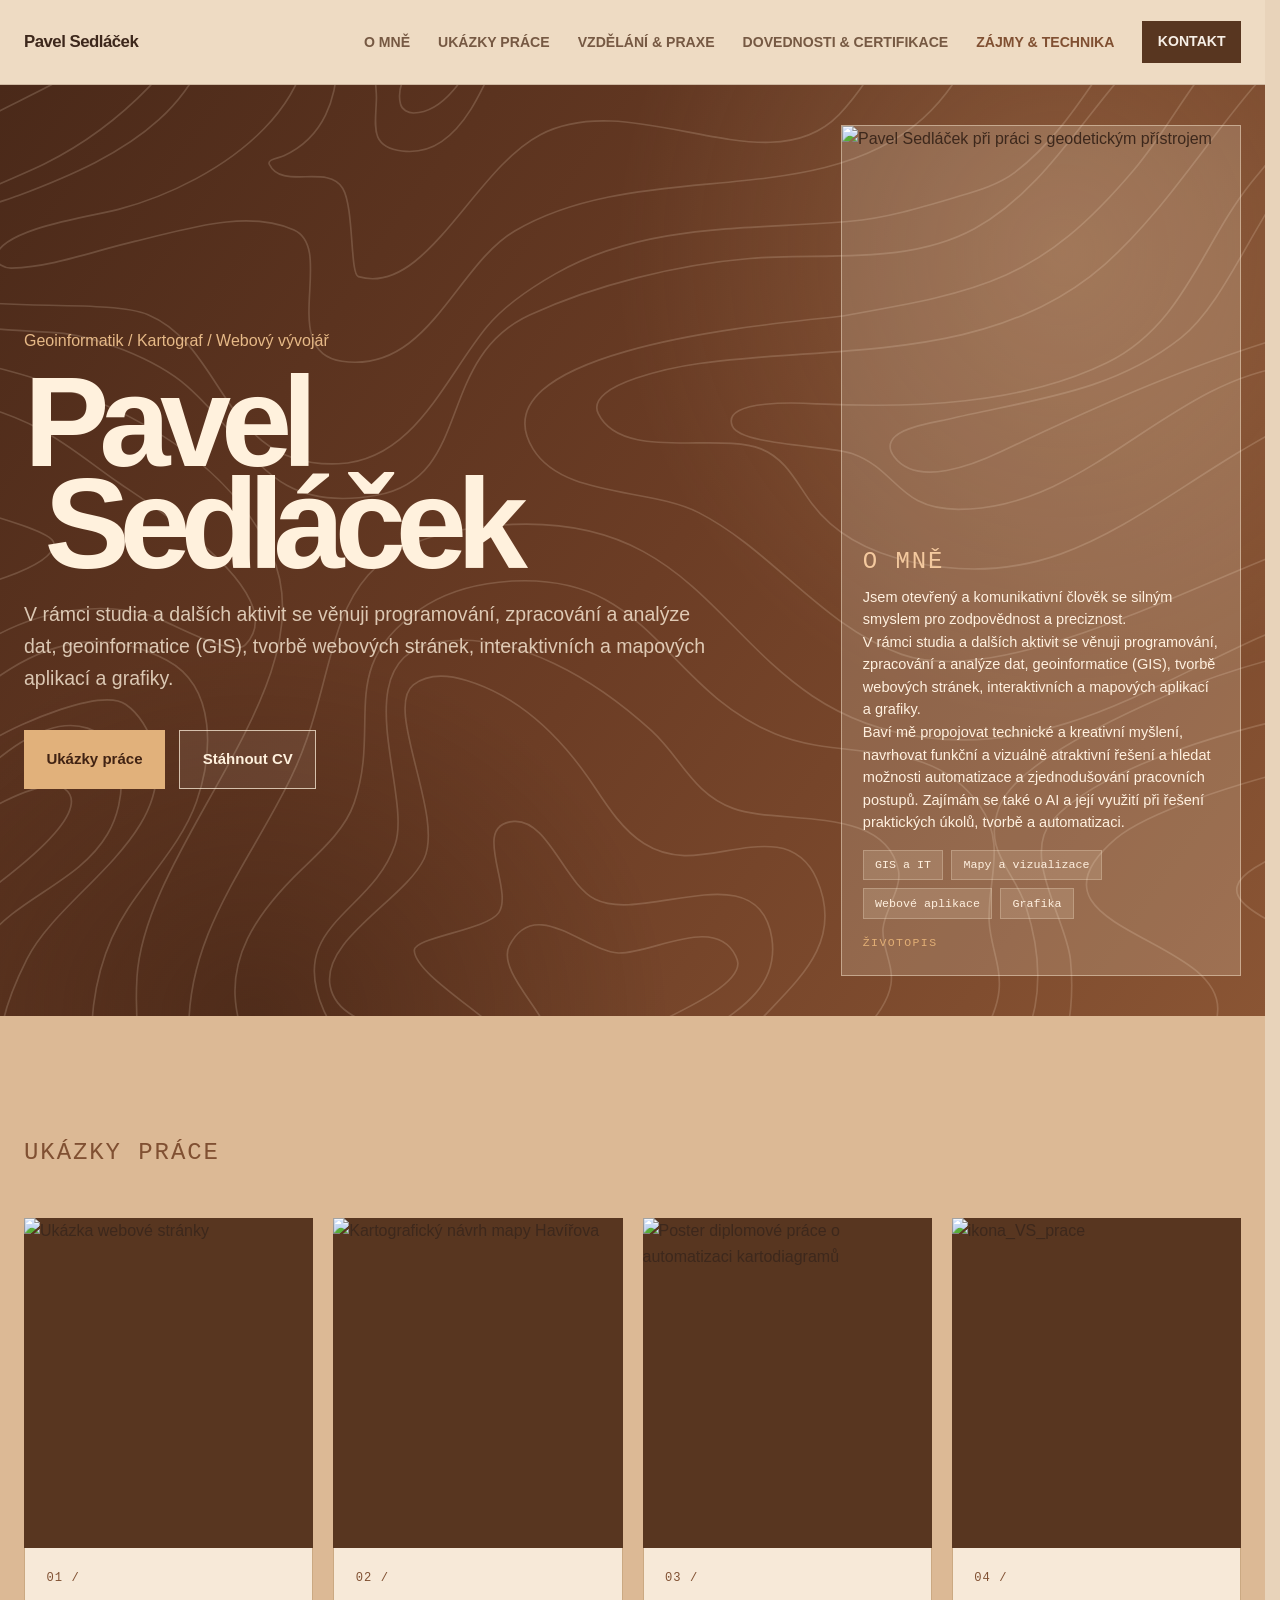
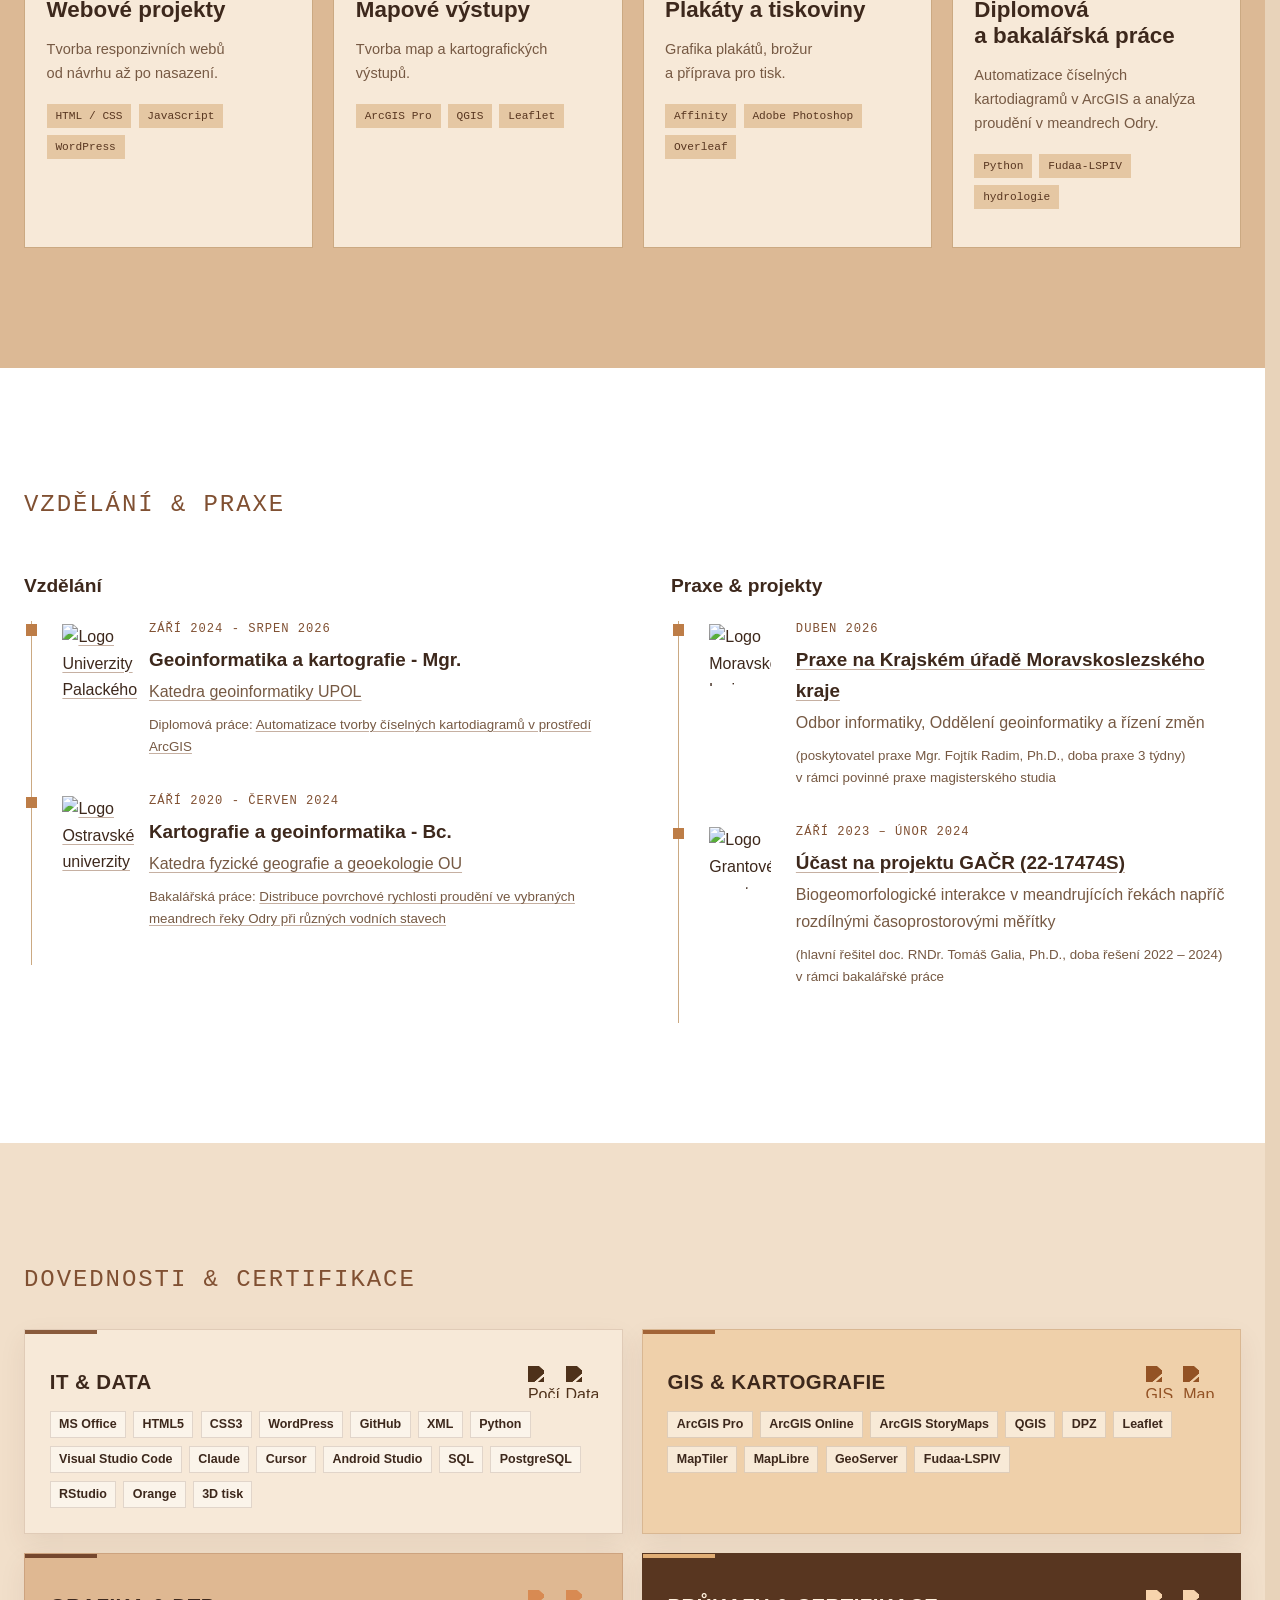
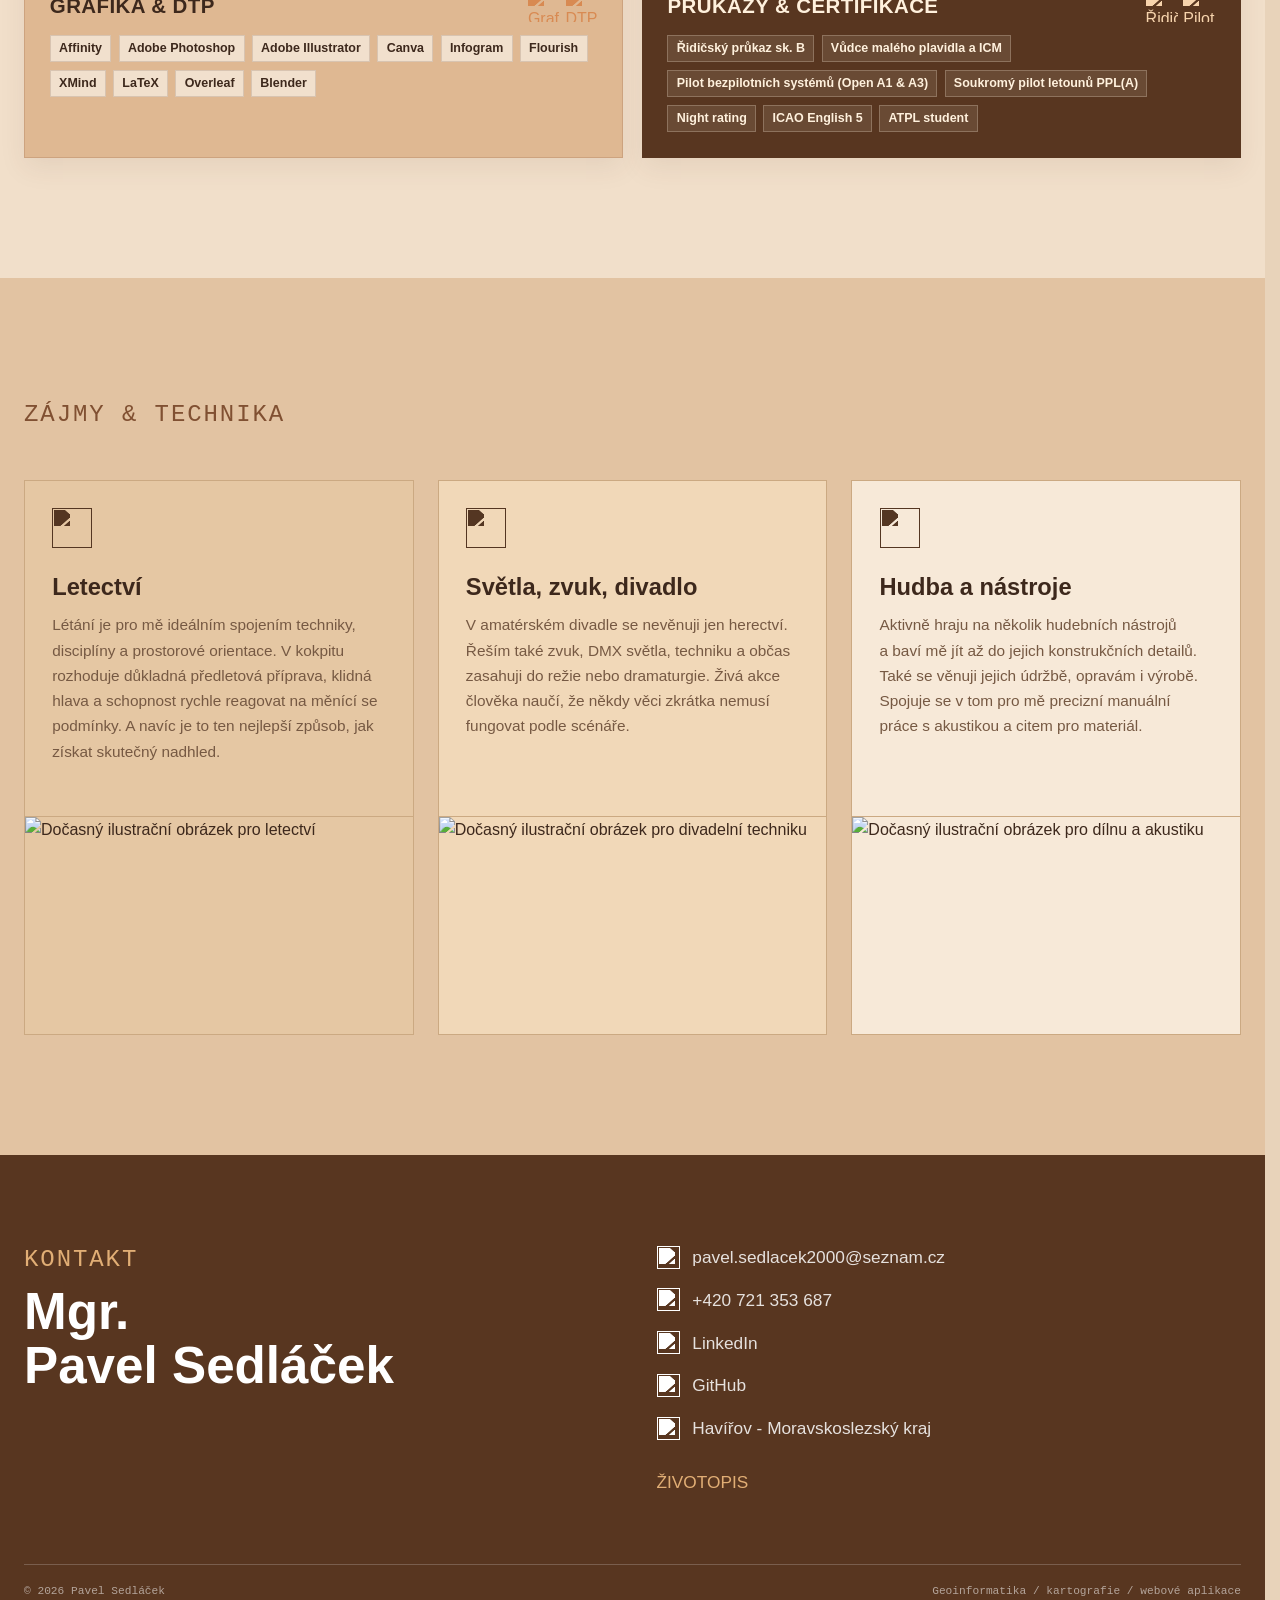
==== commit 0d89c8e9: "zmena indexu" ====
--- a/index.html
+++ b/index.html
@@ -63,7 +63,7 @@
             <p class="eyebrow">Geoinformatik / Kartograf / Webový vývojář</p>
             <h1>Pavel<br /><span class="hero-last-name">Sedláček</span></h1>
             <p class="hero-lead">
-              Věnuji se zpracování prostorových dat, tvorbě map, webových stránek a grafiky. Baví mě propojovat technická řešení s funkčním designem a převádět data do srozumitelné a přehledné podoby.
+              V rámci studia a dalších aktivit se věnuji programování, zpracování a analýze dat, geoinformatice (GIS), tvorbě webových stránek, interaktivních a mapových aplikací a grafiky. 
             </p>
             <div class="hero-actions">
               <a class="button button-primary" href="#projects">Ukázky práce</a>
@@ -76,9 +76,9 @@
             <div>
               <h3 class="eyebrow">O mně</h3>
               <p>
-                Jsem čerstvý absolvent magisterského studia Geoinformatiky a kartografie na Univerzitě Palackého v Olomouci. Zajímám se o GIS, prostorová data, kartografii, webové mapy a jejich propojení s moderními technologiemi.
-                <br>Během studia jsem pracoval na vlastních i akademických projektech, od zpracování a analýzy prostorových dat přes tvorbu map a webových aplikací až po automatizaci kartografických výstupů.
-                <br>Teď hledám příležitost své znalosti přenést ze školy do skutečné praxe, dále se rozvíjet a podílet se na projektech, které mají reálný výsledek.
+                Jsem otevřený a komunikativní člověk se silným smyslem pro zodpovědnost a preciznost. <br>V rámci studia a dalších aktivit se věnuji programování, zpracování a analýze dat, geoinformatice (GIS), tvorbě webových stránek,
+                interaktivních a mapových aplikací a grafiky. <br>Baví mě propojovat technické a kreativní myšlení, navrhovat funkční a vizuálně atraktivní řešení a hledat
+                možnosti automatizace a zjednodušování pracovních postupů. Zajímám se také o AI a její využití při řešení praktických úkolů, tvorbě a automatizaci.
               </p>
               <div class="about-facts">
                 <span>GIS a IT</span><span>Mapy a vizualizace</span><span>Webové aplikace</span><span>Grafika</span>
@@ -180,15 +180,15 @@
           <div class="skill-grid">
             <article class="skill-block">
               <div class="skill-heading"><h3>IT &amp; DATA</h3><div class="skill-icons" aria-label="Počítač a data"><img src="media/ikony/IT.svg" alt="Počítač" /><img src="media/ikony/DATA2.svg" alt="Data" /></div></div>
-              <div class="skill-tags"><span>MS Office</span><span>3D tisk</span><span>HTML5</span><span>CSS3</span><span>WordPress</span><span>XML</span><span>Python</span><span>Visual Studio Code</span><span>Git</span><span>Android Studio</span><span>SQL</span><span>PostgreSQL</span><span>RStudio</span><span>Orange</span></div>
+              <div class="skill-tags"><span>MS Office</span><span>HTML5</span><span>CSS3</span><span>WordPress</span><span>GitHub</span><span>XML</span><span>Python</span><span>Visual Studio Code</span><span>Claude</span><span>Cursor</span><span>Android Studio</span><span>SQL</span><span>PostgreSQL</span><span>RStudio</span><span>Orange</span><span>3D tisk</span></div>
             </article>
             <article class="skill-block">
               <div class="skill-heading"><h3>GIS &amp; KARTOGRAFIE</h3><div class="skill-icons" aria-label="GIS a mapa"><img src="media/ikony/GIS.svg" alt="GIS" /><img src="media/ikony/MAPA.svg" alt="Mapa" /></div></div>
-              <div class="skill-tags"><span>ArcGIS Pro</span><span>ArcGIS Online</span><span>ArcGIS StoryMaps</span><span>QGIS</span><span>DPZ</span><span>Leaflet</span><span>MapTiler</span><span>GeoServer</span><span>Fudaa-LSPIV</span></div>
+              <div class="skill-tags"><span>ArcGIS Pro</span><span>ArcGIS Online</span><span>ArcGIS StoryMaps</span><span>QGIS</span><span>DPZ</span><span>Leaflet</span><span>MapTiler</span><span>MapLibre</span><span>GeoServer</span><span>Fudaa-LSPIV</span></div>
             </article>
             <article class="skill-block">
               <div class="skill-heading"><h3>GRAFIKA &amp; DTP</h3><div class="skill-icons" aria-label="Grafika a DTP"><img src="media/ikony/image.svg" alt="Grafika" /><img src="media/ikony/DTP.svg" alt="DTP" /></div></div>
-              <div class="skill-tags"><span>Affinity</span><span>Adobe Photoshop</span><span>Adobe Illustrator</span><span>Canva</span><span>Infogram</span><span>Flourish</span><span>XMind</span><span>LaTeX</span><span>Overleaf</span></div>
+              <div class="skill-tags"><span>Affinity</span><span>Adobe Photoshop</span><span>Adobe Illustrator</span><span>Canva</span><span>Infogram</span><span>Flourish</span><span>XMind</span><span>LaTeX</span><span>Overleaf</span><span>Blender</span></div>
             </article>
             <article class="skill-block certificate-block">
               <div class="skill-heading"><h3>PRŮKAZY &amp; CERTIFIKACE</h3><div class="skill-icons" aria-label="Řidičský a pilotní průkaz"><img src="media/ikony/AUTO.svg" alt="Řidičský průkaz" /><img src="media/ikony/LETADLO.svg" alt="Pilotní průkaz" /></div></div>
--- a/styles.css
+++ b/styles.css
@@ -0,0 +1,425 @@
+:root {
+  --ink: #3d281c;
+  --ink-soft: #765943;
+  --paper: #e8d3ba;
+  --surface: #f7e9d8;
+  --line: #cba982;
+  --brown: #805032;
+  --brown-deep: #583620;
+  --accent: #bd7d47;
+  --accent-soft: #f1d8b8;
+  --sand: #e5c7a3;
+  --container: min(1240px, calc(100% - 3rem));
+  --sans: "Manrope", sans-serif;
+  --mono: "DM Mono", monospace;
+}
+
+* { box-sizing: border-box; }
+html { scroll-behavior: smooth; overflow-y: scroll; scrollbar-gutter: stable; }
+body { margin: 0; background: var(--paper); color: var(--ink); font-family: var(--sans); line-height: 1.65; }
+img { display: block; max-width: 100%; }
+a { color: inherit; text-decoration: none; }
+:focus-visible { outline: 3px solid var(--accent); outline-offset: 4px; }
+
+.link-underline,
+.project-link,
+.back-link,
+.detail-file,
+.contact-list .cv-link,
+.detail-card a[href] {
+  position: relative;
+  display: inline-block;
+}
+
+.link-underline::before,
+.project-link::before,
+.back-link::before,
+.detail-file::before,
+.contact-list .cv-link::before,
+.detail-card a[href]::before {
+  position: absolute;
+  right: 0;
+  bottom: calc(100% - 0.08rem);
+  left: 0;
+  height: 2px;
+  background: currentColor;
+  content: "";
+  transform: scaleX(0);
+  transform-origin: left center;
+  transition: transform 0.22s ease;
+}
+
+.link-underline:hover::before,
+.link-underline:focus-visible::before,
+.project-link:hover::before,
+.project-link:focus-visible::before,
+.back-link:hover::before,
+.back-link:focus-visible::before,
+.detail-file:hover::before,
+.detail-file:focus-visible::before,
+.contact-list .cv-link:hover::before,
+.contact-list .cv-link:focus-visible::before,
+.detail-card a[href]:hover::before,
+.detail-card a[href]:focus-visible::before {
+  transform: scaleX(1);
+}
+.container { width: var(--container); margin: 0 auto; }
+.section { padding: 7.5rem 0; }
+
+h3.eyebrow {
+  margin: 0;
+  color: var(--brown);
+  font: 500 1.5rem/1.4 var(--mono);
+  letter-spacing: 0.08em;
+  text-transform: uppercase;
+}
+
+.project-number, .skill-index, .timeline-date, .interest-label {
+  margin: 0;
+  color: var(--brown);
+  font: 500 0.76rem/1.4 var(--mono);
+  letter-spacing: 0.08em;
+  text-transform: uppercase;
+}
+
+.section-heading { max-width: 780px; margin-bottom: 3rem; }
+.section-heading h2, .about-copy h2, .site-footer h2 {
+  margin: 0.55rem 0 0;
+  color: var(--ink);
+  font-size: clamp(2.3rem, 4vw, 4.6rem);
+  letter-spacing: 0;
+  line-height: 1.06;
+}
+
+.site-header {
+  position: sticky; top: 0; z-index: 10;
+  background: rgba(239, 219, 196, 0.94);
+  border-bottom: 1px solid rgba(88, 54, 32, 0.2);
+  backdrop-filter: blur(12px);
+}
+.nav-wrap { display: flex; align-items: center; justify-content: space-between; height: 5.25rem; gap: 1rem; }
+.brand { color: var(--ink); font-size: 1.05rem; font-weight: 800; letter-spacing: -0.03em; white-space: nowrap; }
+.main-nav, .main-nav ul { display: flex; align-items: center; gap: 1.75rem; }
+.main-nav ul { margin: 0; padding: 0; list-style: none; flex-wrap: nowrap; }
+.main-nav a { color: var(--ink-soft); font-size: 0.88rem; font-weight: 700; white-space: nowrap; }
+.main-nav a:hover, .main-nav a.is-active { color: var(--brown); }
+.main-nav .nav-contact {
+  padding: 0.55rem 0.9rem;
+  color: #f7efe6;
+  background: var(--brown-deep);
+  border: 1px solid var(--brown-deep);
+  transition: background 0.2s ease, color 0.2s ease, border-color 0.2s ease;
+}
+.main-nav .nav-contact:hover, .main-nav .nav-contact:focus-visible { background: var(--brown); border-color: var(--brown); color: #fffaf3; }
+.nav-toggle { display: none; border: 0; background: transparent; padding: 0.45rem; cursor: pointer; }
+.nav-toggle span { display: block; width: 1.55rem; height: 2px; margin: 0.28rem; background: var(--ink); }
+
+.hero {
+  position: relative; display: grid; min-height: min(790px, calc(100vh - 5.25rem)); overflow: hidden; align-items: center;
+  background: radial-gradient(ellipse 52% 74% at 84% 18%, rgba(224, 174, 124, 0.24), transparent 68%), radial-gradient(ellipse 46% 55% at 20% 100%, rgba(32, 16, 8, 0.35), transparent 72%), linear-gradient(125deg, #4a2919 0%, #6c3d25 52%, #8a5534 100%);
+}
+.hero::after { display: none; }
+.hero-contour {
+  position: absolute;
+  inset: -10% -12% -18% -12%;
+  z-index: 0;
+  width: 124%;
+  height: 128%;
+  opacity: 0.6;
+  pointer-events: none;
+  transform: rotate(0deg);
+  filter: drop-shadow(0 18px 28px rgba(23, 12, 9, 0.18));
+}
+.hero-contour path {
+  stroke: rgba(255, 235, 212, 0.42);
+  stroke-opacity: 0.7;
+}
+svg .svg-elem-1{stroke-dashoffset:168405.640625px;stroke-dasharray:168405.640625px;-webkit-transition:stroke-dashoffset 5s cubic-bezier(0.47,0,0.745,0.715) 0s;transition:stroke-dashoffset 5s cubic-bezier(0.47,0,0.745,0.715) 0s}svg.active .svg-elem-1{stroke-dashoffset:0}svg .svg-elem-2{stroke-dashoffset:22812.1875px;stroke-dasharray:22812.1875px;-webkit-transition:stroke-dashoffset 5s cubic-bezier(0.47,0,0.745,0.715) 0.12s;transition:stroke-dashoffset 5s cubic-bezier(0.47,0,0.745,0.715) 0.12s}svg.active .svg-elem-2{stroke-dashoffset:0}svg .svg-elem-3{stroke-dashoffset:16292.0537109375px;stroke-dasharray:16292.0537109375px;-webkit-transition:stroke-dashoffset 5s cubic-bezier(0.47,0,0.745,0.715) 0.24s;transition:stroke-dashoffset 5s cubic-bezier(0.47,0,0.745,0.715) 0.24s}svg.active .svg-elem-3{stroke-dashoffset:0}svg .svg-elem-4{stroke-dashoffset:9400.4677734375px;stroke-dasharray:9400.4677734375px;-webkit-transition:stroke-dashoffset 5s cubic-bezier(0.47,0,0.745,0.715) 0.36s;transition:stroke-dashoffset 5s cubic-bezier(0.47,0,0.745,0.715) 0.36s}svg.active .svg-elem-4{stroke-dashoffset:0}svg .svg-elem-5{stroke-dashoffset:72146.9453125px;stroke-dasharray:72146.9453125px;-webkit-transition:stroke-dashoffset 5s cubic-bezier(0.47,0,0.745,0.715) 0.48s;transition:stroke-dashoffset 5s cubic-bezier(0.47,0,0.745,0.715) 0.48s}svg.active .svg-elem-5{stroke-dashoffset:0}svg .svg-elem-6{stroke-dashoffset:38365.1640625px;stroke-dasharray:38365.1640625px;-webkit-transition:stroke-dashoffset 5s cubic-bezier(0.47,0,0.745,0.715) 0.6s;transition:stroke-dashoffset 5s cubic-bezier(0.47,0,0.745,0.715) 0.6s}svg.active .svg-elem-6{stroke-dashoffset:0}svg .svg-elem-7{stroke-dashoffset:12972.82421875px;stroke-dasharray:12972.82421875px;-webkit-transition:stroke-dashoffset 5s cubic-bezier(0.47,0,0.745,0.715) 0.72s;transition:stroke-dashoffset 5s cubic-bezier(0.47,0,0.745,0.715) 0.72s}svg.active .svg-elem-7{stroke-dashoffset:0}svg .svg-elem-8{stroke-dashoffset:79859.6015625px;stroke-dasharray:79859.6015625px;-webkit-transition:stroke-dashoffset 5s cubic-bezier(0.47,0,0.745,0.715) 0.84s;transition:stroke-dashoffset 5s cubic-bezier(0.47,0,0.745,0.715) 0.84s}svg.active .svg-elem-8{stroke-dashoffset:0}svg .svg-elem-9{stroke-dashoffset:53203.27734375px;stroke-dasharray:53203.27734375px;-webkit-transition:stroke-dashoffset 5s cubic-bezier(0.47,0,0.745,0.715) 0.96s;transition:stroke-dashoffset 5s cubic-bezier(0.47,0,0.745,0.715) 0.96s}svg.active .svg-elem-9{stroke-dashoffset:0}svg .svg-elem-10{stroke-dashoffset:19530.46875px;stroke-dasharray:19530.46875px;-webkit-transition:stroke-dashoffset 5s cubic-bezier(0.47,0,0.745,0.715) 1.08s;transition:stroke-dashoffset 5s cubic-bezier(0.47,0,0.745,0.715) 1.08s}svg.active .svg-elem-10{stroke-dashoffset:0}svg .svg-elem-11{stroke-dashoffset:44835.5859375px;stroke-dasharray:44835.5859375px;-webkit-transition:stroke-dashoffset 5s cubic-bezier(0.47,0,0.745,0.715) 1.2s;transition:stroke-dashoffset 5s cubic-bezier(0.47,0,0.745,0.715) 1.2s}svg.active .svg-elem-11{stroke-dashoffset:0}svg .svg-elem-12{stroke-dashoffset:42770.69140625px;stroke-dasharray:42770.69140625px;-webkit-transition:stroke-dashoffset 5s cubic-bezier(0.47,0,0.745,0.715) 1.3199999999999998s;transition:stroke-dashoffset 5s cubic-bezier(0.47,0,0.745,0.715) 1.3199999999999998s}svg.active .svg-elem-12{stroke-dashoffset:0}svg .svg-elem-13{stroke-dashoffset:32469.0859375px;stroke-dasharray:32469.0859375px;-webkit-transition:stroke-dashoffset 5s cubic-bezier(0.47,0,0.745,0.715) 1.44s;transition:stroke-dashoffset 5s cubic-bezier(0.47,0,0.745,0.715) 1.44s}svg.active .svg-elem-13{stroke-dashoffset:0}svg .svg-elem-14{stroke-dashoffset:7150.681640625px;stroke-dasharray:7150.681640625px;-webkit-transition:stroke-dashoffset 5s cubic-bezier(0.47,0,0.745,0.715) 1.56s;transition:stroke-dashoffset 5s cubic-bezier(0.47,0,0.745,0.715) 1.56s}svg.active .svg-elem-14{stroke-dashoffset:0}svg .svg-elem-15{stroke-dashoffset:64215.33984375px;stroke-dasharray:64215.33984375px;-webkit-transition:stroke-dashoffset 5s cubic-bezier(0.47,0,0.745,0.715) 1.68s;transition:stroke-dashoffset 5s cubic-bezier(0.47,0,0.745,0.715) 1.68s}svg.active .svg-elem-15{stroke-dashoffset:0}svg .svg-elem-16{stroke-dashoffset:50824.34375px;stroke-dasharray:50824.34375px;-webkit-transition:stroke-dashoffset 5s cubic-bezier(0.47,0,0.745,0.715) 1.7999999999999998s;transition:stroke-dashoffset 5s cubic-bezier(0.47,0,0.745,0.715) 1.7999999999999998s}svg.active .svg-elem-16{stroke-dashoffset:0}svg .svg-elem-17{stroke-dashoffset:16291.927734375px;stroke-dasharray:16291.927734375px;-webkit-transition:stroke-dashoffset 5s cubic-bezier(0.47,0,0.745,0.715) 1.92s;transition:stroke-dashoffset 5s cubic-bezier(0.47,0,0.745,0.715) 1.92s}svg.active .svg-elem-17{stroke-dashoffset:0}svg .svg-elem-18{stroke-dashoffset:47694.5703125px;stroke-dasharray:47694.5703125px;-webkit-transition:stroke-dashoffset 5s cubic-bezier(0.47,0,0.745,0.715) 2.04s;transition:stroke-dashoffset 5s cubic-bezier(0.47,0,0.745,0.715) 2.04s}svg.active .svg-elem-18{stroke-dashoffset:0}svg .svg-elem-19{stroke-dashoffset:46955.3515625px;stroke-dasharray:46955.3515625px;-webkit-transition:stroke-dashoffset 5s cubic-bezier(0.47,0,0.745,0.715) 2.16s;transition:stroke-dashoffset 5s cubic-bezier(0.47,0,0.745,0.715) 2.16s}svg.active .svg-elem-19{stroke-dashoffset:0}svg .svg-elem-20{stroke-dashoffset:12602.6962890625px;stroke-dasharray:12602.6962890625px;-webkit-transition:stroke-dashoffset 5s cubic-bezier(0.47,0,0.745,0.715) 2.28s;transition:stroke-dashoffset 5s cubic-bezier(0.47,0,0.745,0.715) 2.28s}svg.active .svg-elem-20{stroke-dashoffset:0}svg .svg-elem-21{stroke-dashoffset:51095.94140625px;stroke-dasharray:51095.94140625px;-webkit-transition:stroke-dashoffset 5s cubic-bezier(0.47,0,0.745,0.715) 2.4s;transition:stroke-dashoffset 5s cubic-bezier(0.47,0,0.745,0.715) 2.4s}svg.active .svg-elem-21{stroke-dashoffset:0}svg .svg-elem-22{stroke-dashoffset:26756.8828125px;stroke-dasharray:26756.8828125px;-webkit-transition:stroke-dashoffset 5s cubic-bezier(0.47,0,0.745,0.715) 2.52s;transition:stroke-dashoffset 5s cubic-bezier(0.47,0,0.745,0.715) 2.52s}svg.active .svg-elem-22{stroke-dashoffset:0}svg .svg-elem-23{stroke-dashoffset:5482.54443359375px;stroke-dasharray:5482.54443359375px;-webkit-transition:stroke-dashoffset 5s cubic-bezier(0.47,0,0.745,0.715) 2.6399999999999997s;transition:stroke-dashoffset 5s cubic-bezier(0.47,0,0.745,0.715) 2.6399999999999997s}svg.active .svg-elem-23{stroke-dashoffset:0}
+.hero-grid { position: relative; z-index: 1; display: grid; grid-template-columns: minmax(0, 1fr) 400px; align-items: center; gap: 5rem; padding: 2.5rem 0; }
+.hero-copy { max-width: 880px; }
+.hero-copy .eyebrow { color: #e6b987; }
+.hero-copy h1 { margin: 0.75rem 0 1.4rem; color: #fff1dd; font-size: clamp(4.7rem, 10vw, 10.5rem); letter-spacing: -0.08em; line-height: 0.8; }
+.hero-last-name { display: inline-block; margin-left: 0.16em; }
+.hero-lead { max-width: 64ch; margin: 0; color: rgba(255, 241, 221, 0.78); font-size: 1.22rem; }
+.hero-actions { display: flex; flex-wrap: wrap; gap: 0.9rem; margin-top: 2.25rem; }
+.button { display: inline-flex; align-items: center; justify-content: center; padding: 1rem 1.4rem; font-size: 0.94rem; font-weight: 800; transition: transform 0.2s ease; }
+.button-primary { color: #412313; background: #e1b17b; }
+.button-secondary { color: #fff1dd; border: 1px solid rgba(255, 241, 221, 0.72); background: rgba(255, 241, 221, 0.08); }
+.button:hover { transform: translateY(-2px); }
+.hero-profile { overflow: hidden; background: rgba(255, 242, 223, 0.18); border: 1px solid rgba(255, 239, 216, 0.45); }
+.hero-profile > img { width: 100%; aspect-ratio: 1 / 1; object-fit: cover; object-position: 60% center; }
+.hero-profile > div { padding: 1.3rem; }
+.hero-profile .eyebrow { color: #f4c99e; }
+.hero-profile p:not(.eyebrow) { margin: 0.45rem 0 0; color: #fff0df; font-size: 0.91rem; line-height: 1.55; }
+.about-content { margin-top: 0.85rem; }
+.hero-profile .about-content p { margin: 0; }
+.about-facts { display: flex; flex-wrap: wrap; gap: 0.5rem; margin-top: 1.75rem; }
+.about-facts span { padding: 0.46rem 0.7rem; color: var(--brown-deep); background: var(--accent-soft); font: 500 0.73rem var(--mono); }
+.hero-profile .about-facts { margin-top: 1rem; }
+.hero-profile .about-facts span { color: #fff0df; background: rgba(255, 240, 216, 0.15); border: 1px solid rgba(255, 240, 216, 0.25); }
+.about-download {
+  position: relative;
+  display: inline-block;
+  width: max-content;
+  margin-top: 1rem;
+  padding-bottom: 0.18rem;
+  color: #e1ae75;
+  font: 500 0.72rem/1.4 var(--mono);
+  letter-spacing: 0.12em;
+  text-transform: uppercase;
+}
+.about-download::before {
+  position: absolute;
+  right: 0;
+  bottom: 0.06rem;
+  left: 0;
+  height: 2px;
+  background: currentColor;
+  content: "";
+  transform: scaleX(0);
+  transform-origin: left center;
+  transition: transform 0.22s ease;
+}
+.about-download:hover::before,
+.about-download:focus-visible::before {
+  transform: scaleX(1);
+}
+
+.projects { background: #dcb995; }
+.project-grid { display: grid; grid-template-columns: repeat(4, minmax(0, 1fr)); gap: 1.25rem; }
+.project-card { overflow: hidden; background: var(--surface); }
+.project-image { display: grid; height: 330px; overflow: hidden; place-items: center; background: var(--brown-deep); }
+.project-image img { width: 100%; height: 100%; object-fit: cover; transition: transform 0.35s ease; }
+.project-image:hover img { transform: scale(1.04); }
+.project-image-wide img { object-position: left top; }
+.project-body { display: flex; flex-direction: column; min-height: 300px; padding: 1.35rem; border: 1px solid var(--line); border-top: 0; }
+.project-card h3 { margin: 0.65rem 0 0.85rem; font-size: 1.4rem; line-height: 1.16; }
+.project-title { display: block; width: fit-content; }
+.project-title:hover h3, .project-title:focus-visible h3 { color: var(--brown); }
+.project-body > p:not(.project-number) { margin: 0; color: var(--ink-soft); font-size: 0.91rem; }
+.tag-list { display: flex; flex-wrap: wrap; gap: 0.45rem; margin-top: 1.2rem; }
+.tag-list span { padding: 0.38rem 0.55rem; color: var(--brown-deep); background: var(--sand); font: 500 0.7rem var(--mono); }
+
+
+.skills { background: #f1dfca; }
+.skills .section-heading { margin-bottom: 2rem; }
+.skill-grid { display: grid; grid-template-columns: repeat(2, minmax(0, 1fr)); gap: 1.15rem; }
+.skill-block { position: relative; min-height: 175px; padding: 1.55rem; overflow: hidden; background: rgba(255, 250, 242, 0.58); border: 1px solid rgba(128, 80, 50, 0.2); box-shadow: 0 10px 25px rgba(88, 54, 32, 0.08); }
+.skill-block::before { position: absolute; top: 0; left: 0; width: 4.5rem; height: 4px; content: ""; background: var(--brown); transition: width 0.35s ease; }
+.skill-block:hover::before, .skill-block:focus-within::before { width: 100%; }
+.skill-block:hover, .skill-block:focus-within { transform: translateY(-3px); box-shadow: 0 16px 32px rgba(88, 54, 32, 0.14); }
+.skill-block { transition: transform 0.25s ease, box-shadow 0.25s ease; }
+.skill-block:nth-child(1) { background: #f7e9d8; }
+.skill-block:nth-child(1)::before { background: #8a5b3c; }
+.skill-block:nth-child(2) { background: #efd0aa; }
+.skill-block:nth-child(2)::before { background: #a26437; }
+.skill-block:nth-child(3) { background: #dfb892; }
+.skill-block:nth-child(3)::before { background: #75472e; }
+.certificate-block { color: #fff8ef; background: var(--brown-deep); border-color: var(--brown-deep); }
+.certificate-block::before { background: #e1ae75; }
+.skill-heading { display: flex; align-items: center; justify-content: space-between; gap: 0.75rem; margin: 0.65rem 0 0.75rem; }
+.skill-block h3 { margin: 0; font-size: 1.28rem; letter-spacing: 0.02em; }
+.skill-icons { display: flex; flex: 0 0 auto; gap: 0.35rem; }
+.skill-icons img { width: 2rem; height: 2rem; object-fit: contain; }
+.skill-block:nth-child(1) .skill-icons img { filter: brightness(0) saturate(100%) invert(19%) sepia(15%) saturate(1988%) hue-rotate(344deg) brightness(92%) contrast(91%); }
+.skill-block:nth-child(2) .skill-icons img { filter: brightness(0) saturate(100%) invert(36%) sepia(16%) saturate(2075%) hue-rotate(342deg) brightness(93%) contrast(89%); }
+.skill-block:nth-child(3) .skill-icons img { filter: brightness(0) saturate(100%) invert(63%) sepia(31%) saturate(826%) hue-rotate(341deg) brightness(91%) contrast(85%); }
+.skill-block p:not(.skill-index) { margin: 0; color: var(--ink-soft); font-size: 0.98rem; }
+.certificate-block h3, .certificate-block p:not(.skill-index) { color: #fff1dd; }
+.certificate-block .skill-icons img { filter: brightness(0) saturate(100%) invert(85%) sepia(24%) saturate(531%) hue-rotate(333deg) brightness(102%) contrast(94%); }
+.skill-tags { display: flex; flex-wrap: wrap; gap: 0.45rem; }
+.skill-tags span { padding: 0.32rem 0.52rem; color: var(--ink); background: rgba(255, 253, 248, 0.58); border: 1px solid rgba(88, 54, 32, 0.16); font-size: 0.78rem; font-weight: 700; line-height: 1.25; }
+.certificate-block .skill-tags span { color: #fff1dd; background: rgba(255, 241, 221, 0.1); border-color: rgba(255, 241, 221, 0.24); }
+
+.experience { background: #fff; color: var(--ink); }
+.experience .eyebrow, .experience .timeline-date { color: var(--brown); }
+.experience .section-heading h2 { color: var(--ink); }
+.timeline-grid { display: grid; grid-template-columns: 1fr 1fr; gap: clamp(2rem, 6vw, 6rem); }
+.timeline-column > h3 { margin: 0 0 1.25rem; font-size: 1.2rem; }
+.timeline-item { position: relative; margin-left: 0.45rem; padding: 0 0 2.2rem 1.7rem; border-left: 1px solid var(--line); }
+.timeline-item::before { position: absolute; top: 0.2rem; left: -0.38rem; width: 0.7rem; height: 0.7rem; background: var(--accent); content: ""; }
+.timeline-item h4 { margin: 0.35rem 0 0; font-size: 1.18rem; }
+.timeline-item p:not(.timeline-date), .timeline-item small { color: var(--ink-soft); }
+.timeline-item p:not(.timeline-date) { margin: 0.25rem 0 0; }
+.timeline-item small { display: block; margin-top: 0.55rem; }
+.timeline-item a { color: inherit; text-decoration: underline; text-decoration-color: rgba(128, 80, 50, 0.45); text-underline-offset: 0.18em; }
+.timeline-item a:hover, .timeline-item a:focus-visible { color: var(--brown); text-decoration-color: currentColor; }
+.school-item { display: grid; grid-template-columns: 76px 1fr; gap: 0.85rem; }
+.school-item > a, .school-item > img { display: grid; width: 68px; height: 68px; align-self: start; place-items: center; background: #fff; }
+.school-item img { width: 68px; height: 68px; padding: 3px; object-fit: contain; background: #fff; }
+.school-item > a img { width: 100%; height: 100%; }
+
+.interests { background: #e2c3a2; }
+.interest-grid { display: grid; grid-template-columns: repeat(3, 1fr); gap: 1.5rem; }
+.interest-card { display: flex; flex-direction: column; overflow: hidden; background: var(--surface); border: 1px solid var(--line); }
+.interest-card:first-child { background: var(--sand); }
+.interest-card:nth-child(2) { background: var(--accent-soft); }
+.interest-card-content { flex: 1; min-height: 335px; padding: 1.7rem; }
+.interest-card .interest-icon { width: 40px; height: 40px; margin-bottom: 1.6rem; object-fit: contain; filter: brightness(0) saturate(100%) invert(21%) sepia(20%) saturate(1356%) hue-rotate(342deg) brightness(89%) contrast(88%); }
+.interest-card h3 { margin: 0.65rem 0 0.7rem; font-size: 1.48rem; line-height: 1.16; }
+.interest-card-content > p:last-child { margin: 0; color: var(--ink-soft); font-size: 0.96rem; }
+.interest-image { width: 100%; aspect-ratio: 16 / 9; object-fit: cover; object-position: center; border-top: 1px solid var(--line); }
+
+.site-footer { padding: 5.5rem 0 1.5rem; color: #fff; background: var(--brown-deep); }
+.site-footer .eyebrow, .contact-list .cv-link { color: #e1ae75; }
+.site-footer h2 { max-width: 13ch; color: #fff; }
+.footer-grid { display: grid; grid-template-columns: 1fr 1fr; gap: 3rem; }
+.contact-list { display: grid; align-content: start; gap: 0.9rem; font-style: normal; }
+.contact-list a, .contact-list span { display: flex; align-items: center; gap: 0.8rem; color: rgba(255, 255, 255, 0.85); font-size: 1.08rem; }
+.contact-list a:hover { color: #e1ae75; }
+.contact-list img { width: 23px; height: 23px; filter: brightness(0) invert(1); }
+.contact-list .cv-link { width: max-content; margin-top: 0.7rem; padding-bottom: 0.2rem; color: #e1ae75; }
+.footer-bottom { display: flex; justify-content: space-between; gap: 1rem; margin-top: 4rem; padding-top: 1.25rem; color: rgba(255, 255, 255, 0.55); border-top: 1px solid rgba(255, 255, 255, 0.2); font: 0.7rem var(--mono); }
+
+.detail-main { padding: 0 0 7rem; background: var(--paper); }
+.detail-banner { position: relative; overflow: hidden; padding: 4.75rem 0 4rem; background: radial-gradient(ellipse 55% 90% at 90% 0%, rgba(224, 174, 124, 0.22), transparent 68%), linear-gradient(125deg, #4a2919 0%, #6c3d25 52%, #8a5534 100%); }
+.detail-banner .hero-contour { inset: -28% -12%; width: 124%; height: 156%; opacity: 0.5; }
+.detail-banner--weby .hero-contour { transform: rotate(-4deg) scale(1.08); transform-origin: 58% 48%; }
+.detail-banner--mapy .hero-contour { inset: -34% -23% -22% 1%; width: 132%; height: 162%; transform: rotate(7deg); transform-origin: 42% 55%; }
+.detail-banner--design .hero-contour { inset: -18% 1% -38% -25%; width: 132%; height: 150%; transform: rotate(-9deg) scale(1.04); transform-origin: 70% 45%; }
+.detail-banner--thesis .hero-contour { inset: -39% -4% -15% -27%; width: 138%; height: 166%; transform: rotate(4deg) scale(1.12); transform-origin: 36% 62%; }
+.detail-banner .container { position: relative; z-index: 1; }
+.back-link { display: inline-block; margin-bottom: 3rem; color: #e6b987; font-size: 0.88rem; font-weight: 800; }
+.detail-hero { display: grid; grid-template-columns: 1fr 0.9fr; align-items: end; gap: 3rem; }
+.detail-hero .eyebrow { color: #e6b987; }
+.detail-hero h1 { max-width: 12ch; margin: 0.65rem 0 0; color: #fff1dd; font-size: clamp(2.5rem, 4vw, 4.5rem); letter-spacing: -0.06em; line-height: 0.96; }
+.detail-intro { max-width: 55ch; margin: 0; color: rgba(255, 241, 221, 0.8); font-size: 1.12rem; }
+.detail-main > .container { padding-top: 4rem; }
+.detail-subhead { max-width: 68ch; margin-top: 4rem; }
+.detail-subhead--with-preview { display: grid; grid-template-columns: minmax(0, 0.9fr) minmax(20rem, 1.1fr); align-items: start; max-width: none; gap: 3rem; }
+.detail-subhead--with-preview > img { width: 100%; max-height: 22rem; object-fit: contain; object-position: center; }
+.detail-subhead h2 { margin: 0.5rem 0 0.75rem; font-size: clamp(1.6rem, 3vw, 2.3rem); line-height: 1.15; }
+.detail-subhead p { margin: 0; color: var(--ink-soft); }
+.detail-subhead-links { display: flex; flex-wrap: wrap; gap: 0.75rem; margin-top: 1.25rem; }
+.detail-grid { display: grid; grid-template-columns: repeat(2, minmax(0, 1fr)); align-items: start; gap: 2.4rem; margin-top: 3rem; }
+.detail-card--wide { grid-column: 1 / -1; }
+.detail-card {
+  display: flex;
+  flex-direction: column;
+  overflow: hidden;
+  background: rgba(255, 248, 240, 0.46);
+  border: 1px solid rgba(120, 78, 49, 0.16);
+  box-shadow: 0 12px 24px rgba(88, 54, 32, 0.08);
+}
+.detail-card img { width: 100%; aspect-ratio: 16 / 9; object-fit: cover; }
+.detail-card-content {
+  order: 1;
+  padding: 1.4rem 1.15rem 1rem;
+  background: rgba(255, 248, 240, 0.38);
+  border-bottom: 1px solid rgba(120, 78, 49, 0.14);
+}
+.detail-card h2 { margin: 0 0 0.55rem; font-size: 1.4rem; line-height: 1.2; }
+.detail-card p, .detail-feature p { color: var(--ink-soft); }
+.detail-card p { margin: 0; }
+.detail-card-content > p { margin-top: 1.1rem; padding-top: 1.1rem; border-top: 2px solid var(--brown); }
+.detail-card-title { display: inline-block; color: var(--ink); text-decoration: none; }
+.detail-card-title:hover h2, .detail-card-title:focus-visible h2 { color: var(--brown); }
+.detail-card-title h2 { margin: 0; transition: color 0.2s ease; }
+.detail-card-media {
+  order: 2;
+  display: block;
+  position: relative;
+  overflow: hidden;
+  background: transparent;
+  text-decoration: none;
+}
+.detail-card-media img {
+  display: block; width: 100%; aspect-ratio: 16 / 9; object-fit: cover; object-position: top; transition: transform 0.3s ease, filter 0.3s ease;
+}
+.detail-card-media:hover img, .detail-card-media:focus-visible img { transform: scale(1.02); filter: saturate(1.04); }
+.detail-card-media--full { background: var(--surface); }
+.detail-card-media--full img { aspect-ratio: auto; object-fit: contain; object-position: center; }
+
+.carousel { aspect-ratio: 3 / 4; }
+.carousel-track { display: flex; width: 100%; height: 100%; transition: transform 0.6s ease; }
+.carousel-track img { flex: 0 0 100%; width: 100%; height: 100%; object-fit: contain; }
+.detail-card-media.carousel:hover img, .detail-card-media.carousel:focus-visible img { transform: none; filter: none; }
+.carousel-dots { position: absolute; left: 50%; bottom: 0.85rem; z-index: 2; display: flex; gap: 0.45rem; transform: translateX(-50%); }
+.carousel-dot { width: 0.55rem; height: 0.55rem; padding: 0; background: rgba(61, 40, 28, 0.28); border: 0; border-radius: 50%; cursor: pointer; transition: background 0.2s ease, transform 0.2s ease; }
+.carousel-dot.is-active { background: var(--brown); transform: scale(1.3); }
+.carousel-arrow {
+  position: absolute;
+  top: 50%;
+  z-index: 2;
+  display: grid;
+  width: 2.4rem;
+  height: 2.4rem;
+  place-items: center;
+  color: var(--ink);
+  background: rgba(247, 233, 216, 0.85);
+  border: 1px solid rgba(88, 54, 32, 0.2);
+  border-radius: 50%;
+  font-size: 1.3rem;
+  line-height: 1;
+  cursor: pointer;
+  opacity: 0;
+  transform: translateY(-50%);
+  transition: opacity 0.2s ease, background 0.2s ease;
+  pointer-events: none;
+}
+.carousel:hover .carousel-arrow, .carousel:focus-within .carousel-arrow { opacity: 1; pointer-events: auto; }
+.carousel-arrow:hover, .carousel-arrow:focus-visible { background: var(--accent-soft); }
+.carousel-arrow--prev { left: 0.6rem; }
+.carousel-arrow--next { right: 0.6rem; }
+.detail-feature { display: grid; grid-template-columns: 1.1fr 0.9fr; align-items: start; gap: 2rem; margin-top: 3rem; padding: 2rem; background: #e2c3a2; }
+.detail-feature img {
+  width: 100%;
+  max-height: 680px;
+  object-fit: contain;
+  background: var(--surface);
+  transition: transform 0.3s ease, filter 0.3s ease;
+}
+.detail-feature a:hover img, .detail-feature a:focus-visible img { transform: scale(1.02); filter: saturate(1.04); }
+.detail-feature h2 { margin-top: 0; font-size: 1.75rem; line-height: 1.18; }
+.detail-file { display: inline-block; margin-top: 1rem; margin-bottom: 0.5rem; padding: 0.7rem 0.9rem; color: #fff; background: var(--brown); font-size: 0.85rem; font-weight: 800; }
+
+@media (max-width: 1050px) {
+  .project-grid { grid-template-columns: repeat(2, minmax(0, 1fr)); }
+  .project-body { min-height: 0; }
+}
+
+@media (max-width: 850px) {
+  .hero-grid, .timeline-grid, .footer-grid { grid-template-columns: 1fr; }
+  .hero-grid { gap: 2rem; }
+  .hero-profile { max-width: 490px; }
+  .project-grid { grid-template-columns: 1fr; max-width: 680px; }
+  .interest-grid { grid-template-columns: 1fr; }
+  .interest-card { min-height: 0; }
+  .interest-card img { margin-bottom: 1.5rem; }
+  .footer-grid { gap: 2rem; }
+}
+
+@media (max-width: 700px) {
+  :root { --container: min(100% - 2rem, 1240px); }
+  .section { padding: 5rem 0; }
+  .detail-subhead--with-preview { grid-template-columns: 1fr; gap: 1.5rem; }
+  .detail-subhead--with-preview > img { max-width: 22rem; max-height: none; }
+  .skill-grid { grid-template-columns: 1fr; }
+  .main-nav { position: absolute; top: 5.25rem; right: 1rem; left: 1rem; display: none; flex-direction: column; align-items: stretch; padding: 1rem; background: var(--surface); border: 1px solid var(--line); box-shadow: 0 15px 30px rgba(78, 50, 31, 0.16); }
+  .main-nav.is-open { display: flex; }
+  .main-nav ul { flex-direction: column; align-items: stretch; gap: 0.6rem; }
+  .main-nav .nav-contact {
+    color: var(--brown-deep);
+    background: #fffaf3;
+    border-color: var(--brown-deep);
+    text-align: center;
+  }
+  .main-nav .nav-contact:hover, .main-nav .nav-contact:focus-visible {
+    color: #fffaf3;
+    background: var(--brown-deep);
+  }
+  .nav-toggle { display: block; }
+  .hero { min-height: auto; }
+  .hero-grid { padding: 2.5rem 0; }
+  .project-image { height: 230px; }
+  .footer-bottom { flex-direction: column; }
+  .section-heading h2, .about-copy h2, .site-footer h2 { font-size: 2.4rem; }
+  .detail-main { padding: 3rem 0 5rem; }
+  .detail-hero, .detail-grid, .detail-feature { grid-template-columns: 1fr; }
+  .detail-hero { gap: 1.5rem; }
+  .detail-feature { padding: 1.2rem; }
+}
+
+@media (prefers-reduced-motion: reduce) {
+  .hero::before { animation: none; }
+}
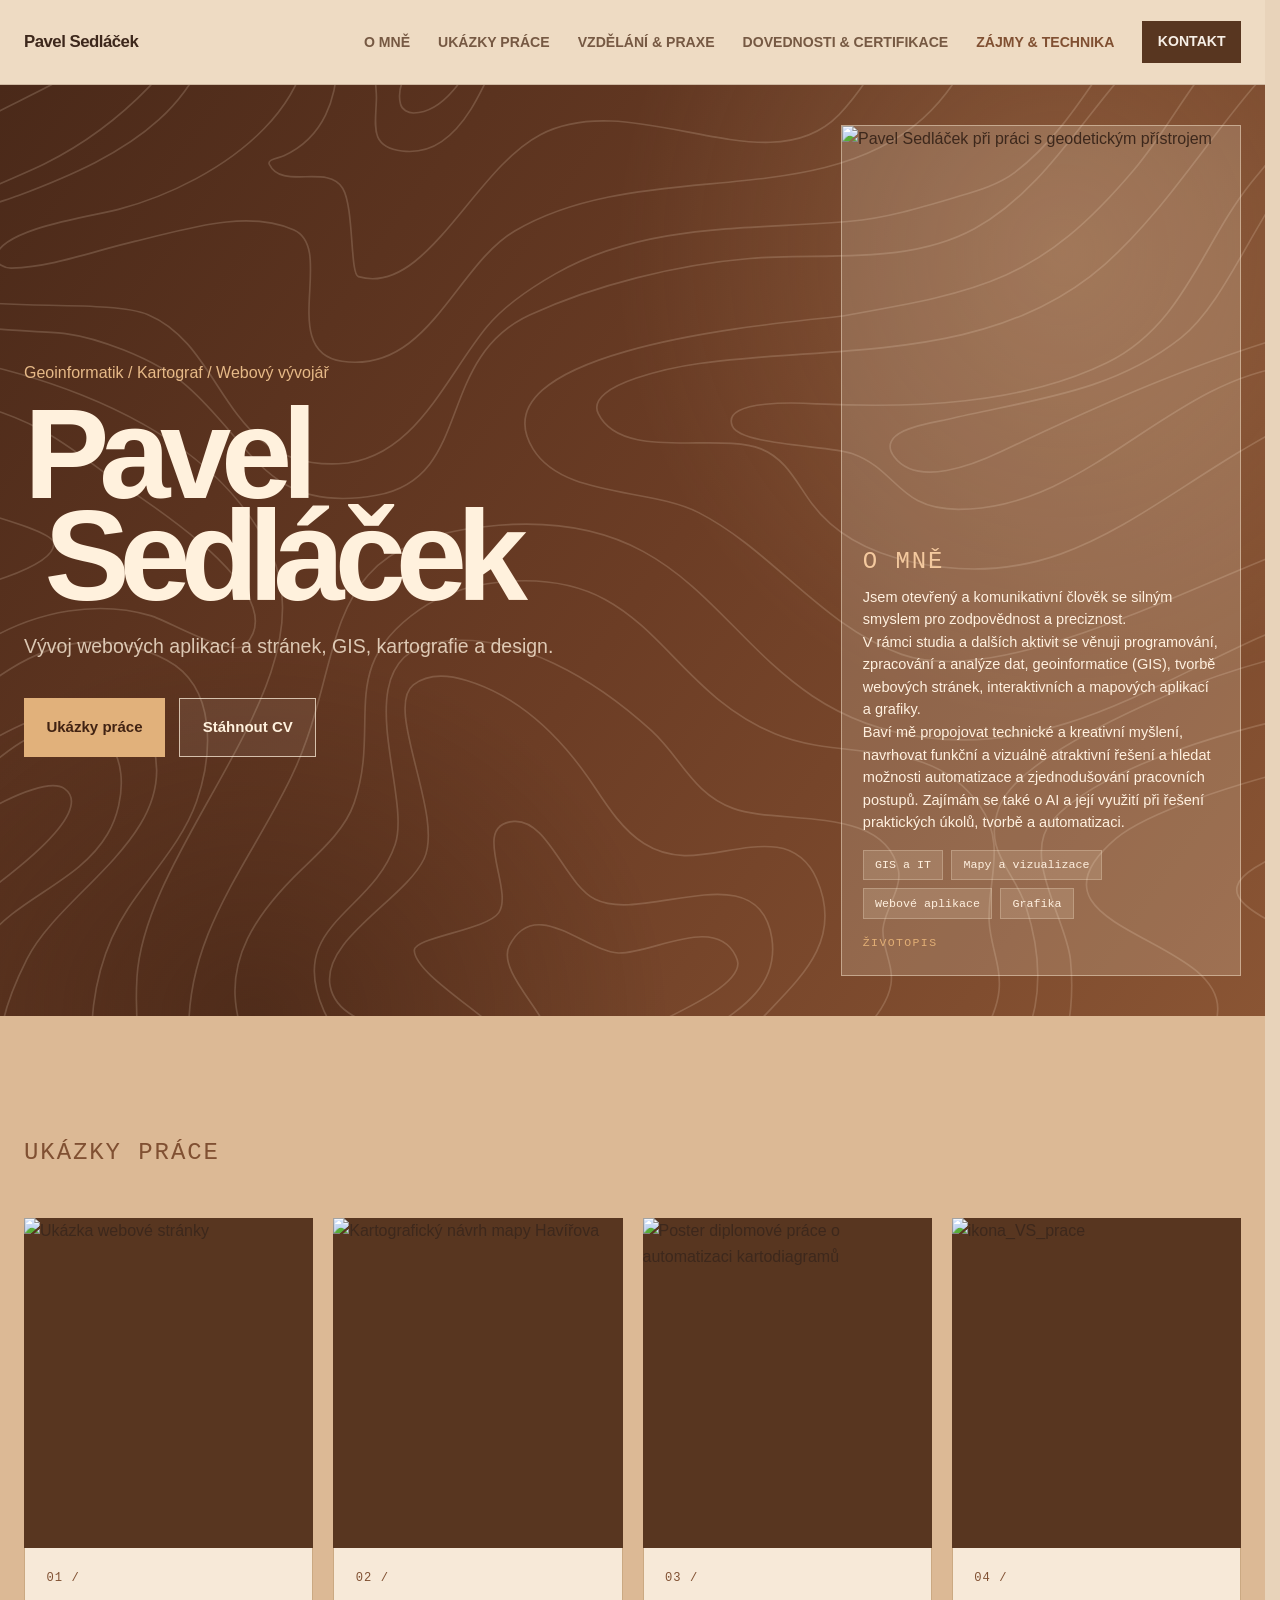
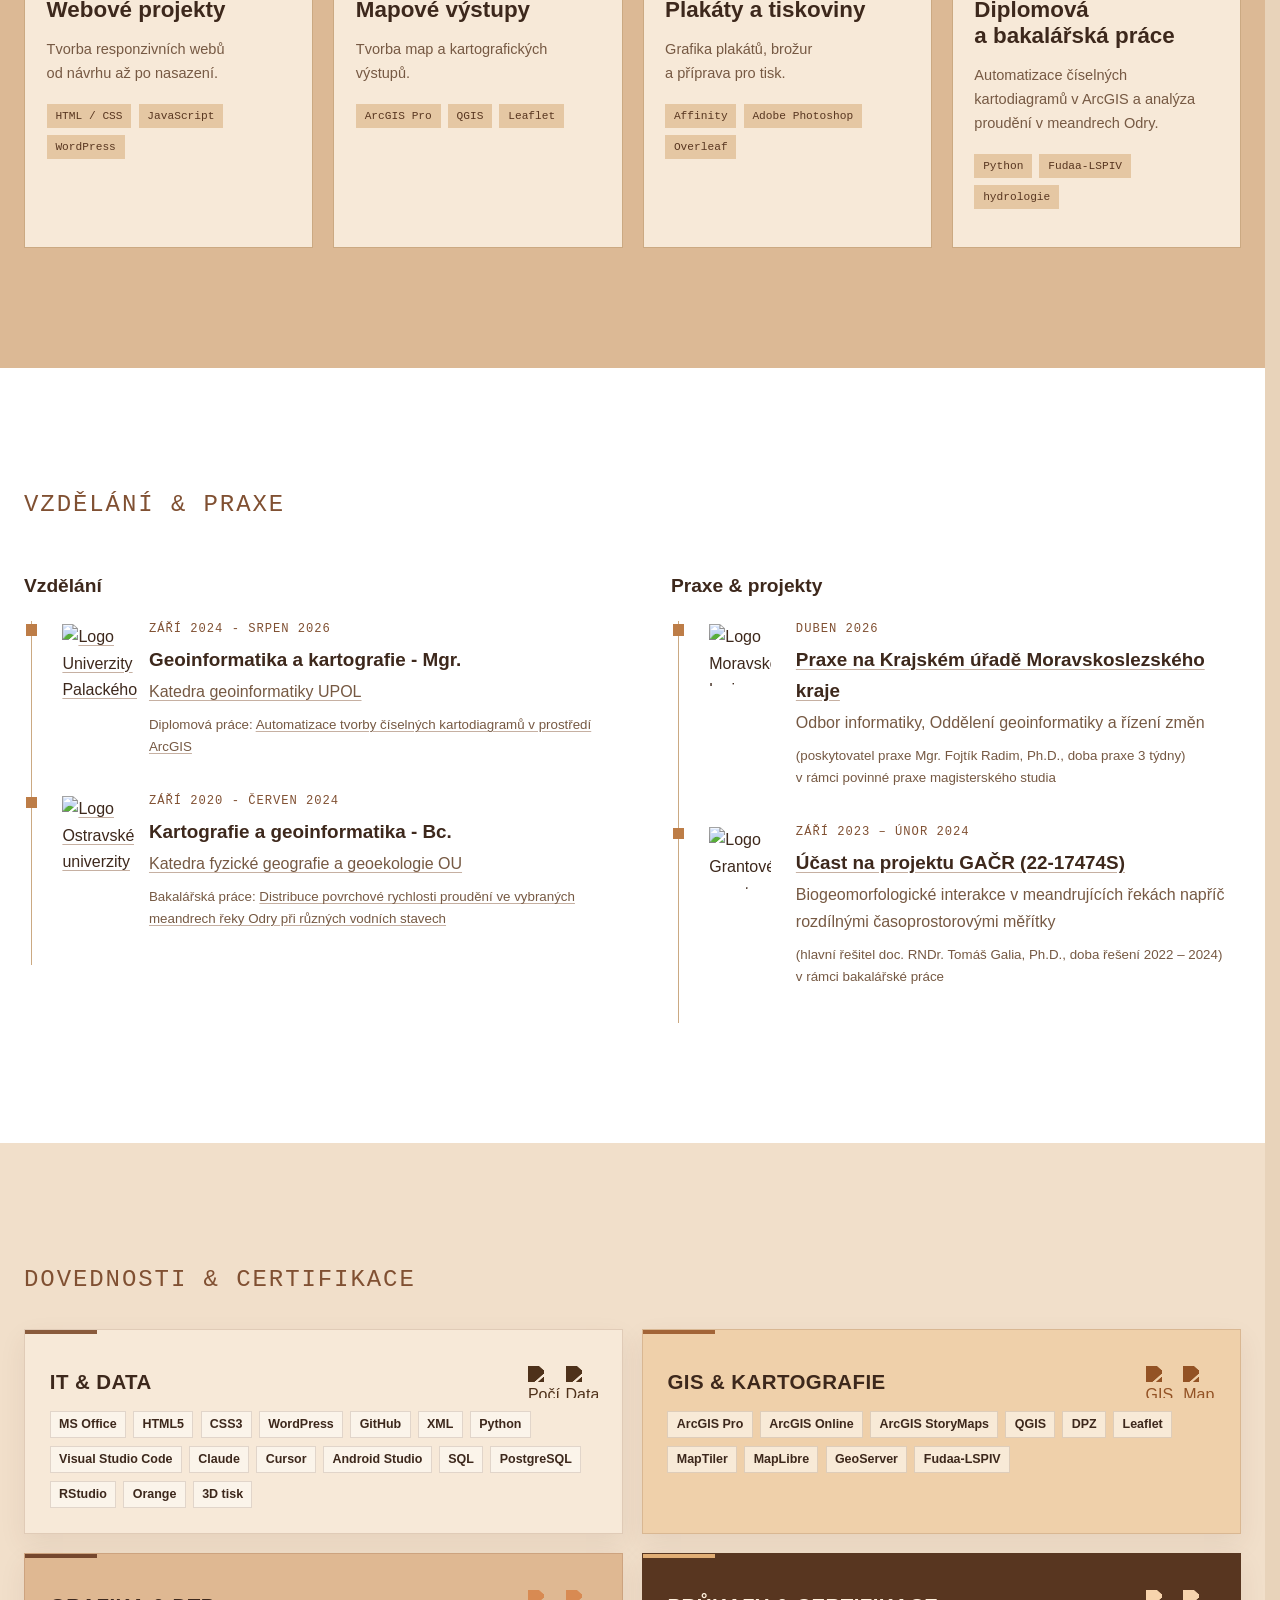
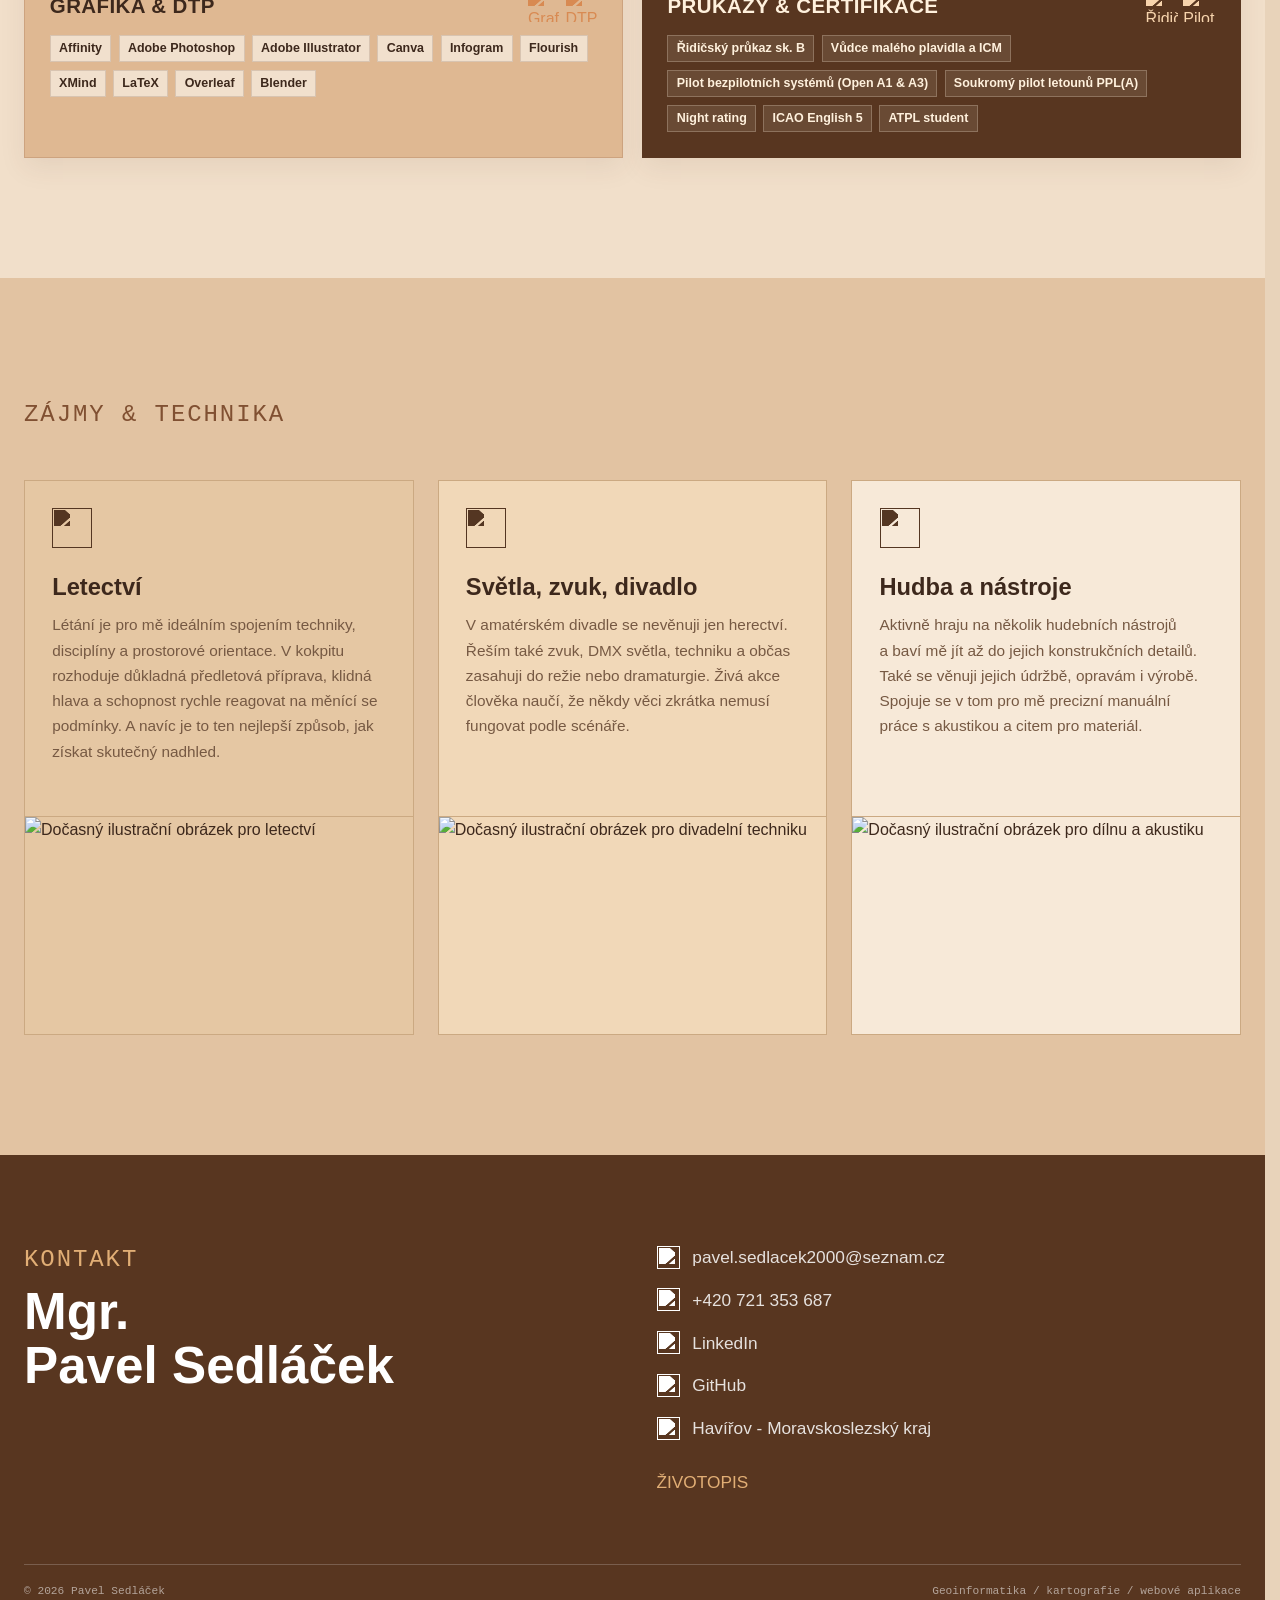
==== commit c6567097: "perex" ====
--- a/index.html
+++ b/index.html
@@ -63,7 +63,7 @@
             <p class="eyebrow">Geoinformatik / Kartograf / Webový vývojář</p>
             <h1>Pavel<br /><span class="hero-last-name">Sedláček</span></h1>
             <p class="hero-lead">
-              V rámci studia a dalších aktivit se věnuji programování, zpracování a analýze dat, geoinformatice (GIS), tvorbě webových stránek, interaktivních a mapových aplikací a grafiky. 
+              Vývoj webových aplikací a stránek, GIS, kartografie a design.
             </p>
             <div class="hero-actions">
               <a class="button button-primary" href="#projects">Ukázky práce</a>
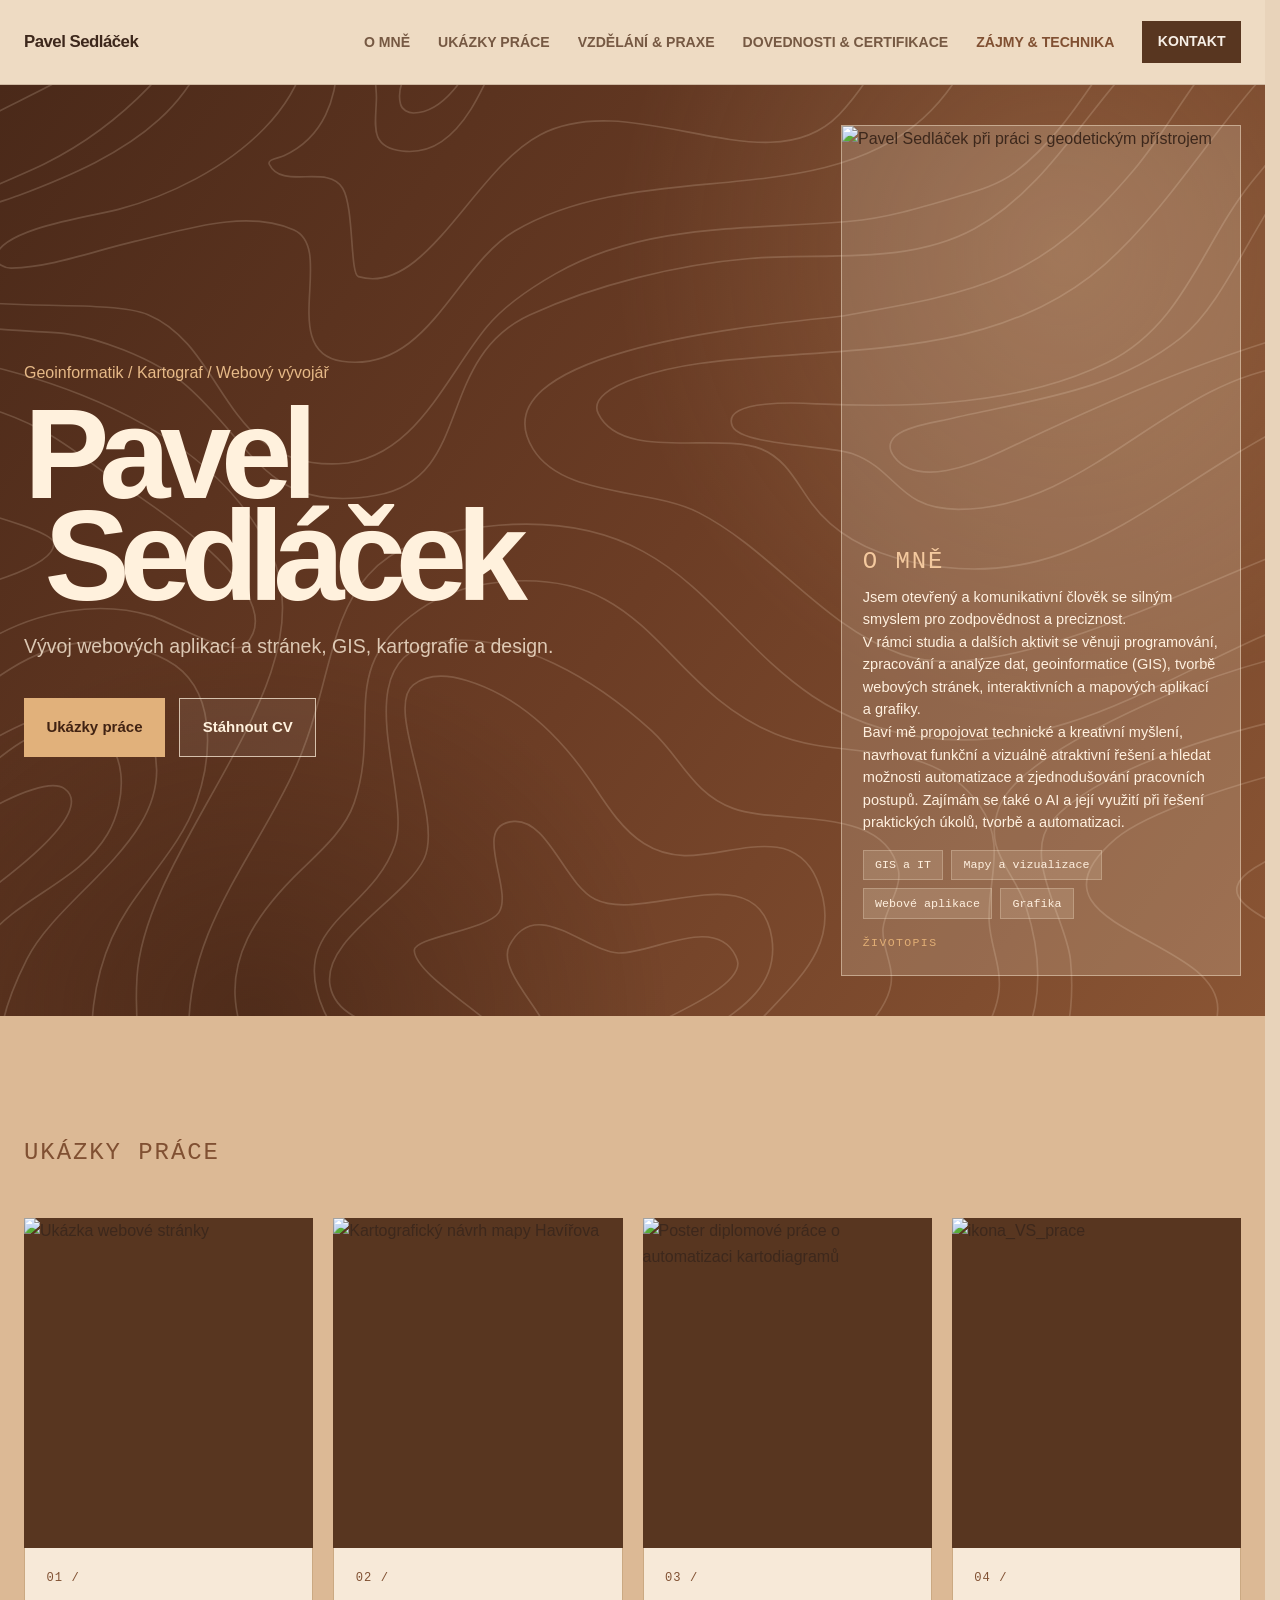
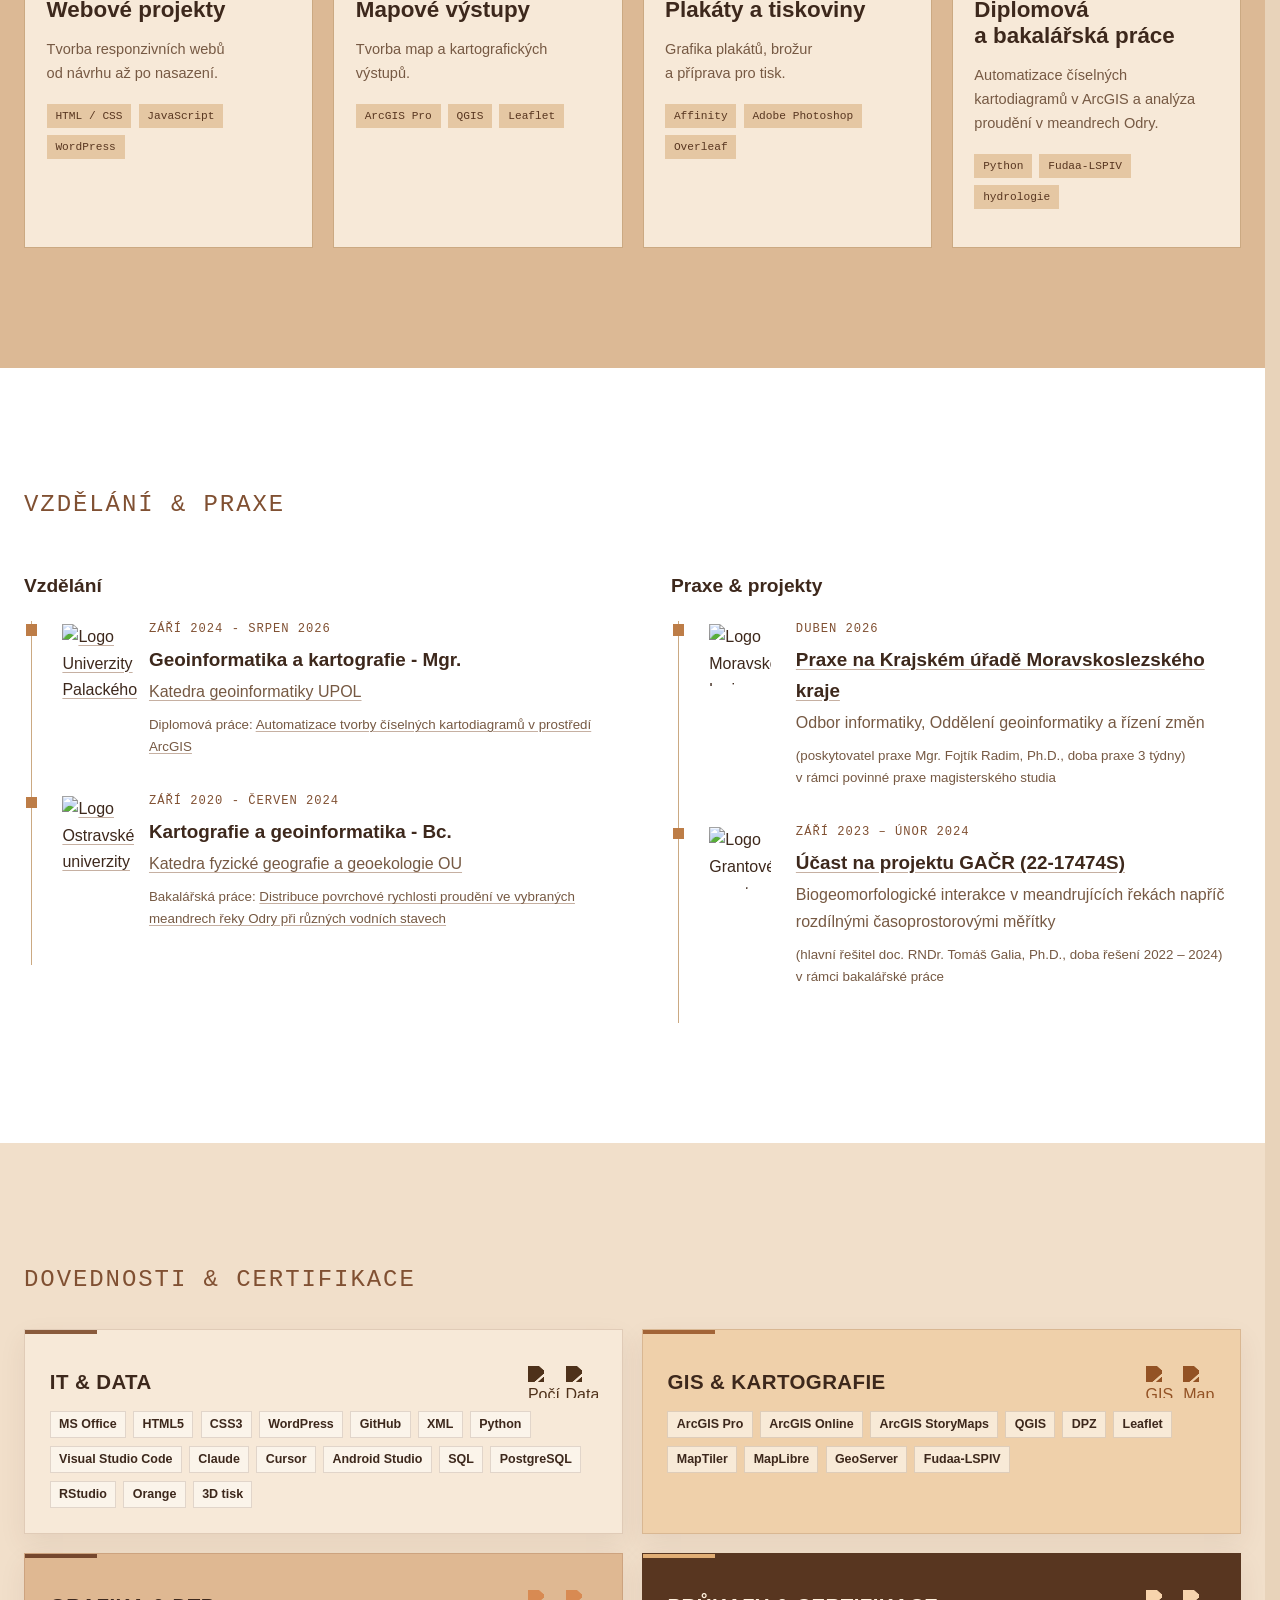
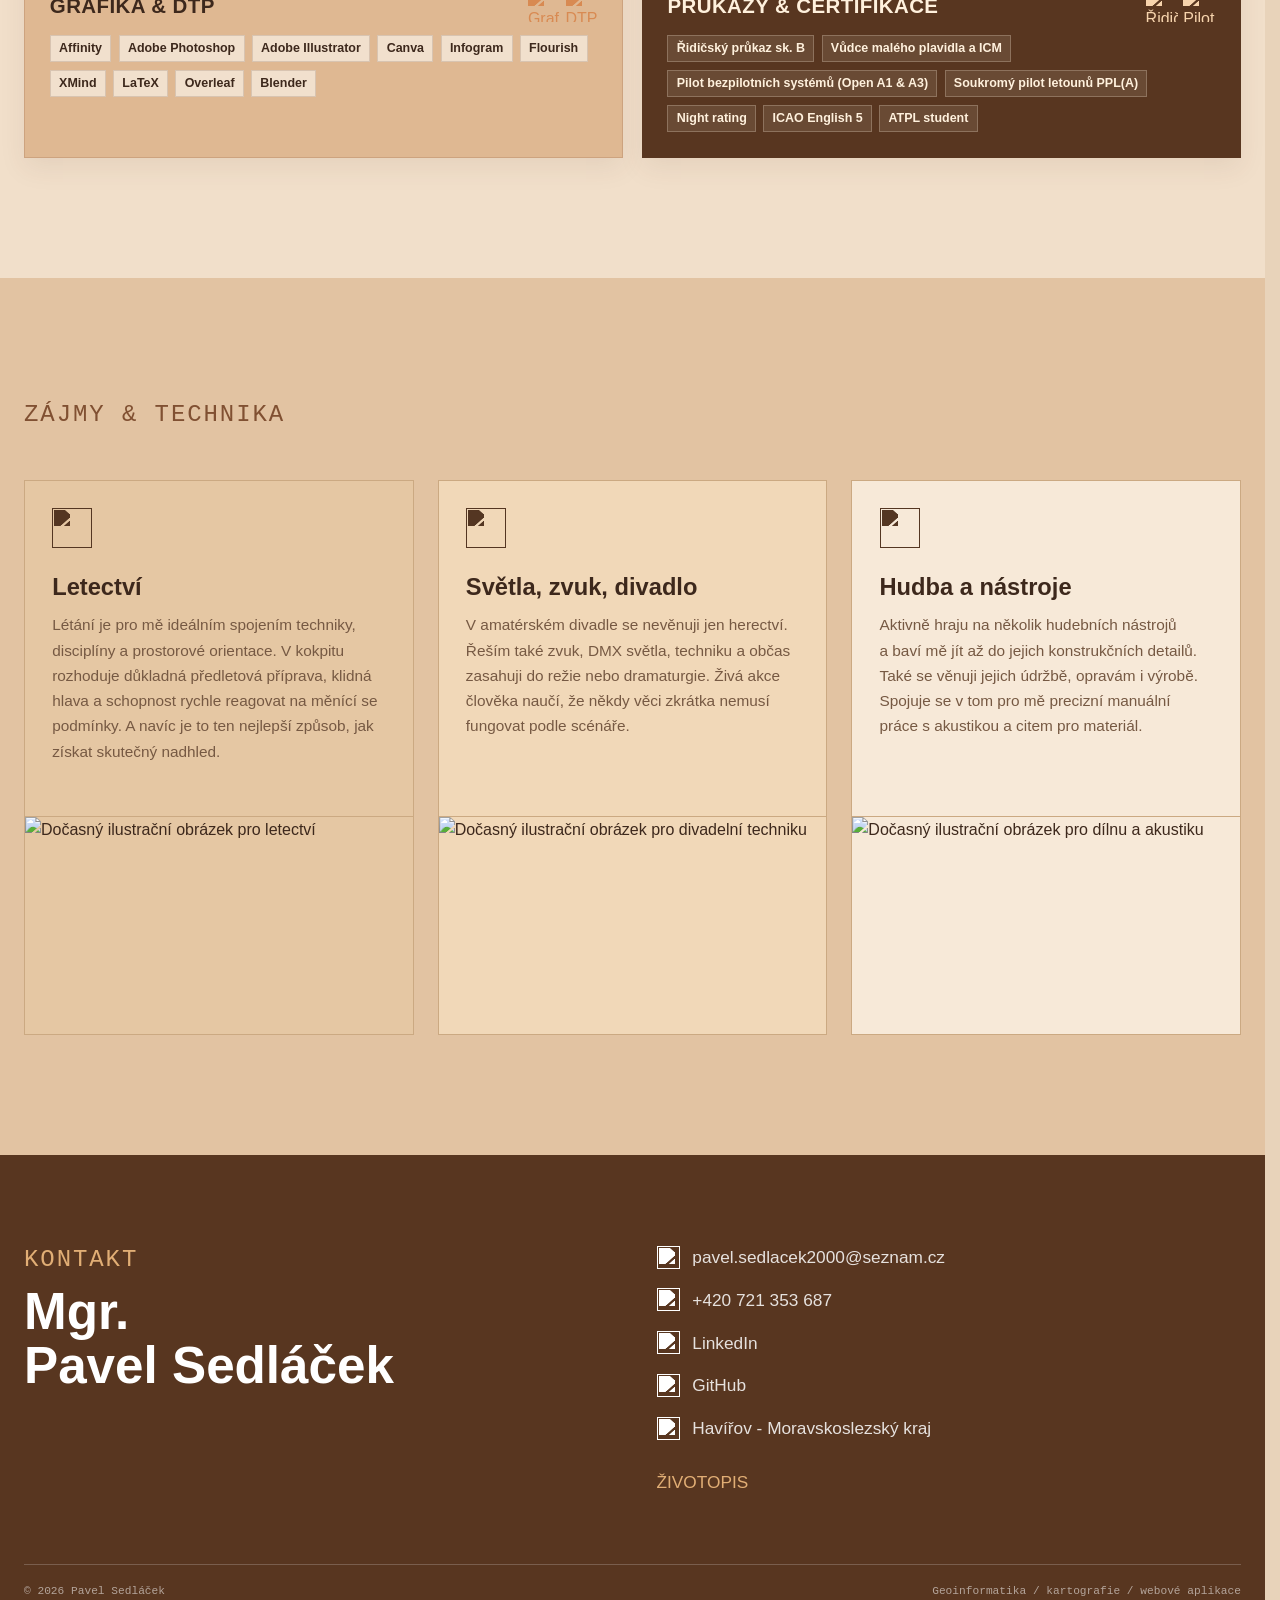
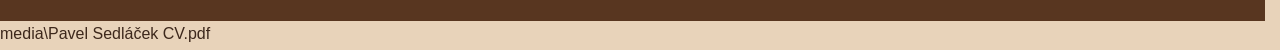
==== commit fedfedd1: "uprava url cv" ====
--- a/index.html
+++ b/index.html
@@ -83,7 +83,7 @@
               <div class="about-facts">
                 <span>GIS a IT</span><span>Mapy a vizualizace</span><span>Webové aplikace</span><span>Grafika</span>
               </div>
-              <a class="cv-link about-download" href="media/Sedláček životopis.pdf" download>ŽIVOTOPIS</a>
+              <a class="cv-link about-download" href="media/Pavel Sedláček CV.pdf" download>ŽIVOTOPIS</a>
             </div>
           </aside>
         </div>
@@ -240,7 +240,7 @@
           <a href="https://www.linkedin.com/in/pavelsedlacek-1142000cz" target="_blank" rel="noreferrer"><img src="media/ikony/linkedin.svg" alt="" />LinkedIn</a>
           <a href="https://github.com/TheodalCZ" target="_blank" rel="noreferrer"><img src="media/ikony/github.svg" alt="" />GitHub</a>
           <span><img src="media/ikony/domek.svg" alt="" />Havířov - Moravskoslezský kraj</span>
-          <a class="cv-link" href="media/Sedláček životopis.pdf" download>ŽIVOTOPIS</a>
+          <a class="cv-link" href="media/Pavel Sedláček CV.pdf" download>ŽIVOTOPIS</a>
         </address>
       </div>
       <div class="container footer-bottom">
@@ -249,5 +249,5 @@
       </div>
     </footer>
     <script src="script.js"></script>
-  </body>
+  </body>media\Pavel Sedláček CV.pdf
 </html>
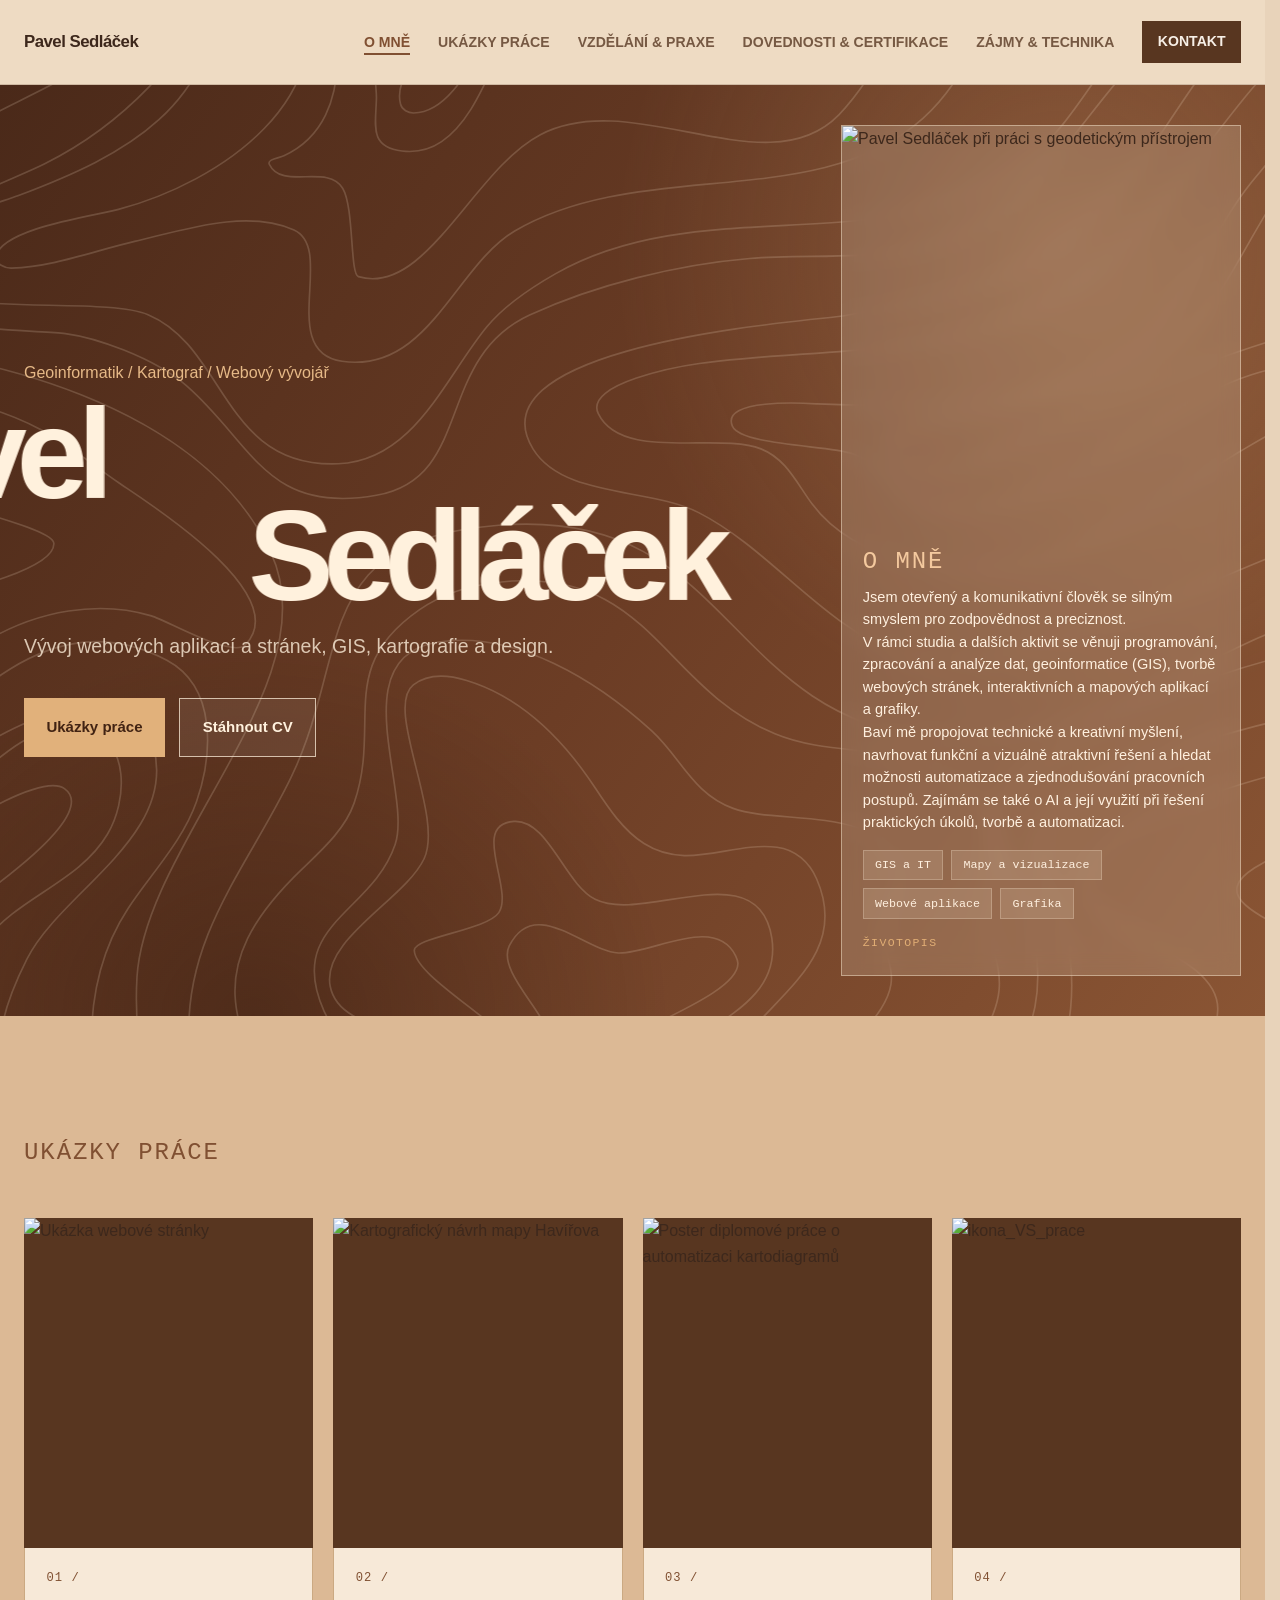
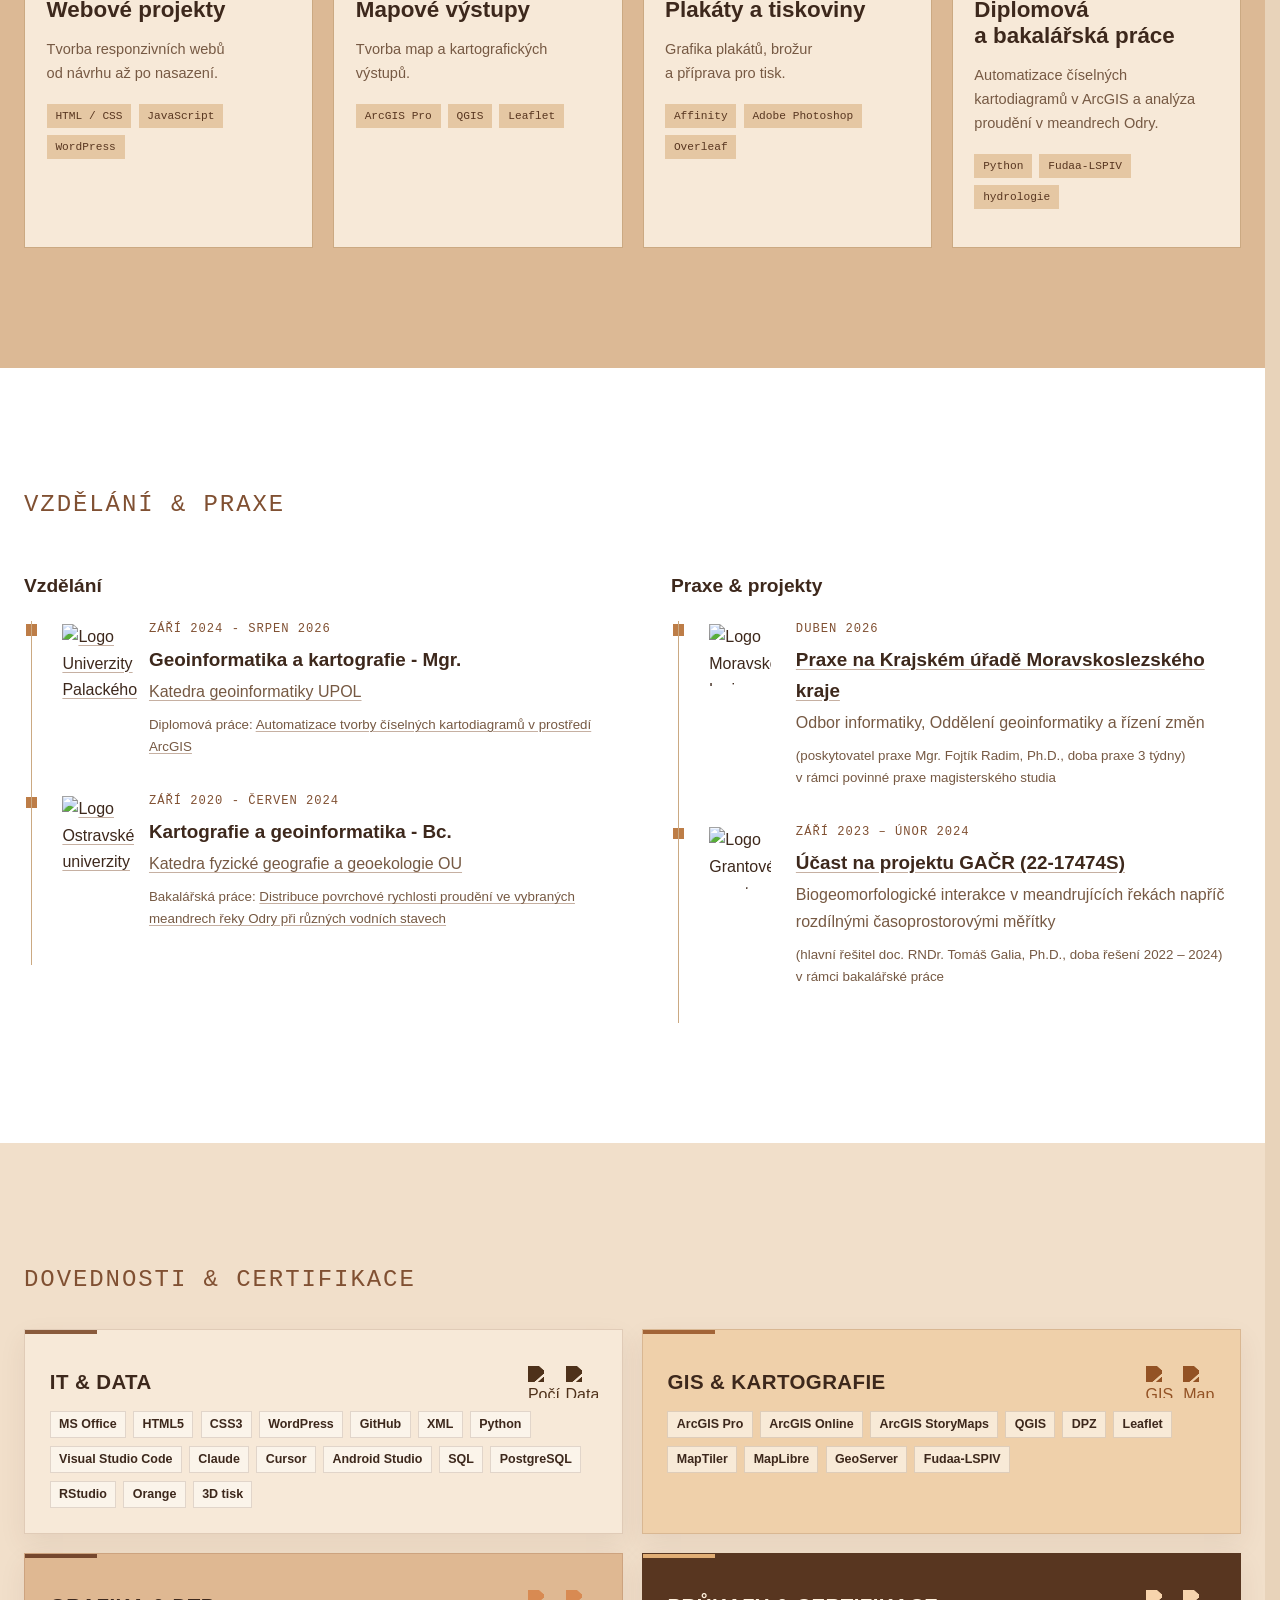
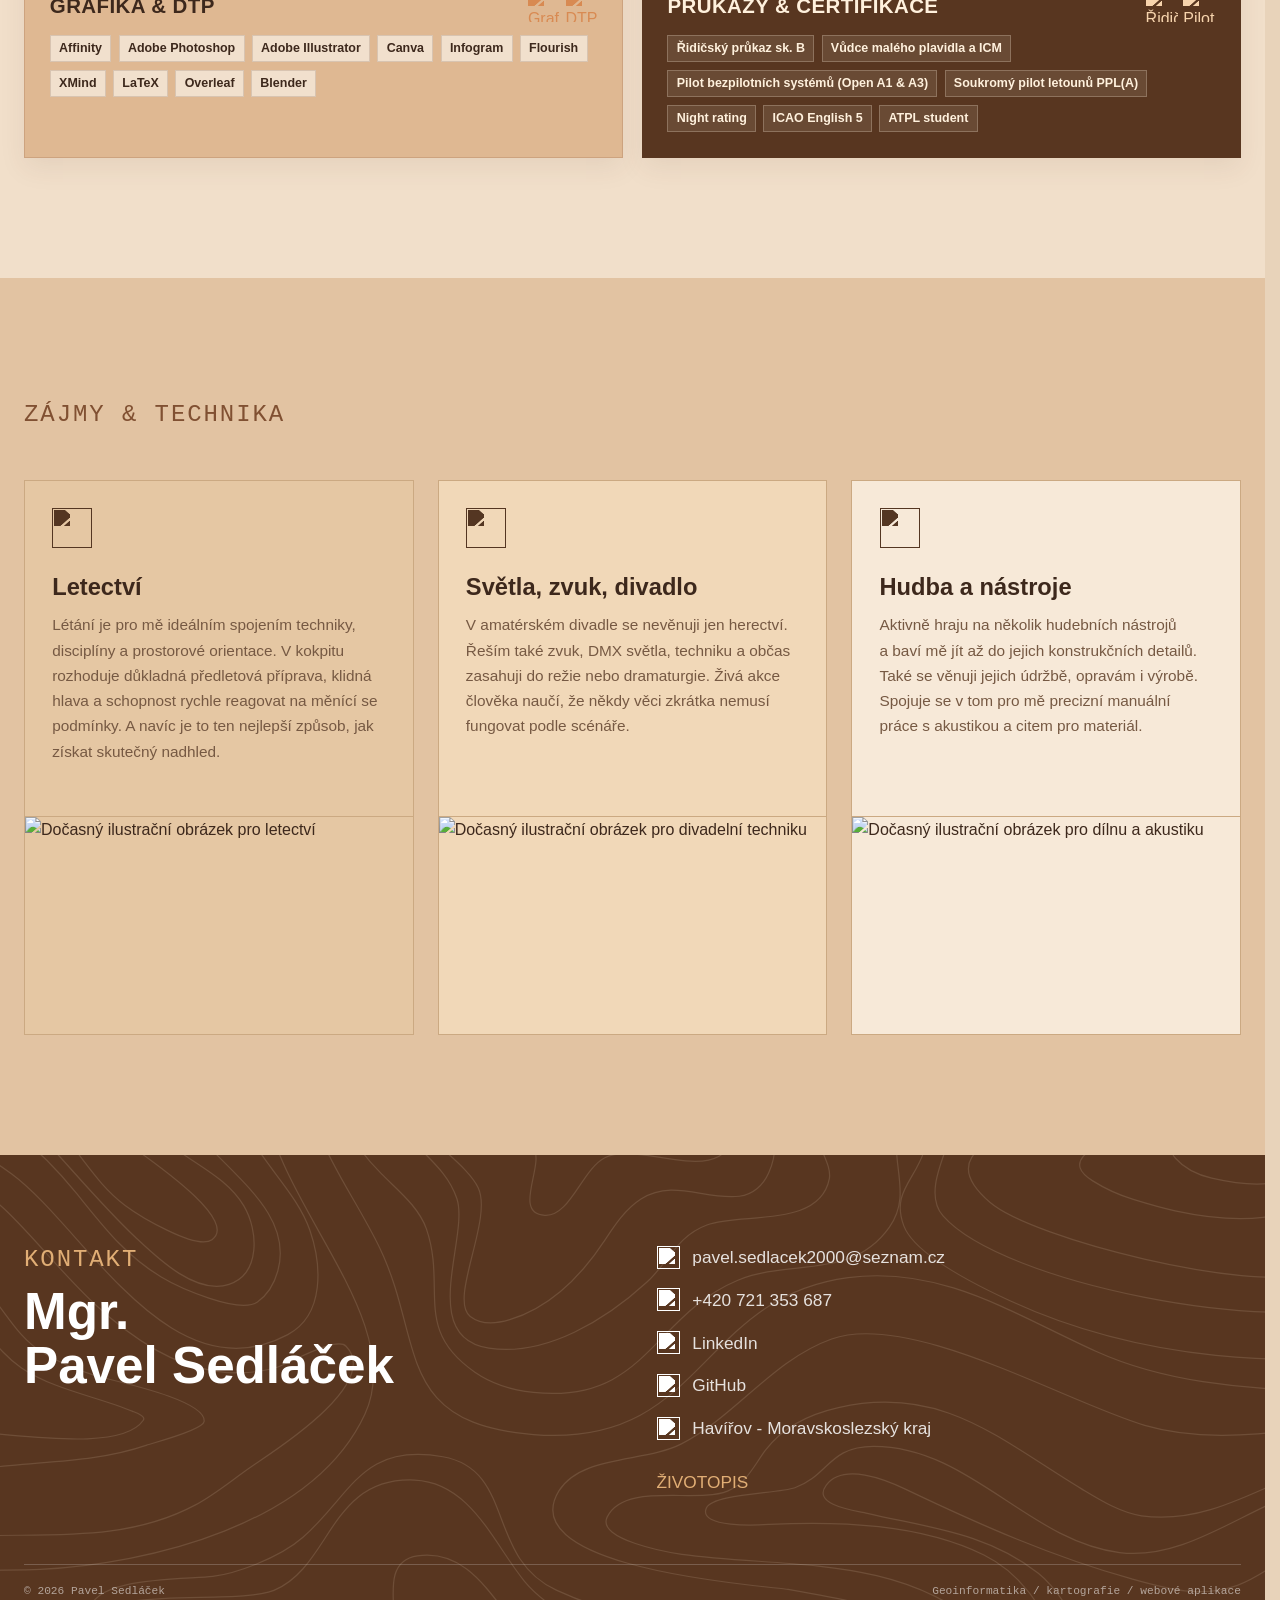
==== commit d1dfd660: "animace" ====
--- a/index.html
+++ b/index.html
@@ -61,7 +61,7 @@
         <div class="container hero-grid">
           <div class="hero-copy">
             <p class="eyebrow">Geoinformatik / Kartograf / Webový vývojář</p>
-            <h1>Pavel<br /><span class="hero-last-name">Sedláček</span></h1>
+            <h1><span class="hero-first-name" data-hero-shift="-1">Pavel</span><br /><span class="hero-last-name" data-hero-shift="1">Sedláček</span></h1>
             <p class="hero-lead">
               Vývoj webových aplikací a stránek, GIS, kartografie a design.
             </p>
@@ -232,6 +232,31 @@
     </main>
 
     <footer id="contact" class="site-footer">
+      <svg class="hero-contour footer-contour" viewBox="0 0 3840 2160" aria-hidden="true" preserveAspectRatio="xMidYMid slice">
+<path fill="none" stroke-width="30" stroke-linecap="round" stroke-linejoin="round" stroke="rgb(74.21875%, 74.21875%, 74.21875%)" stroke-opacity="1" stroke-miterlimit="10" d="M -377.929688 17302.304688 C 113.75 16773.515625 405.546875 16075 1054.0625 15708.90625 C 2106.992188 15114.296875 3535.703125 15298.90625 4698.476562 15240.390625 C 7388.085938 15104.804688 11394.609375 14144.804688 12653.398438 11438.789062 C 13731.601562 9120.976562 10371.40625 6173.125 10225.898438 3752.460938 C 10170 2823.554688 10327.382812 2029.609375 10447.8125 1123.242188 C 10494.21875 774.453125 10500 319.609375 10621.289062 -14.335938 C 10757.382812 -389.296875 11283.28125 -545.078125 11633.28125 -573.085938 C 11759.492188 -583.164062 11888.90625 -579.375 12015.507812 -581.171875 C 12074.21875 -582.03125 12203.398438 -640.703125 12191.601562 -583.164062 C 11959.492188 555.898438 11193.398438 1499.140625 11164.609375 2704.023438 C 11120.507812 4549.492188 12266.484375 5807.890625 13017.1875 7369.296875 C 14116.992188 9657.03125 13326.601562 11662.5 16778.984375 11937.617188 C 20977.109375 12272.109375 20795.898438 8580.3125 24485 8096.367188 C 26781.484375 7795.117188 28537.304688 8991.09375 30546.71875 9898.945312 C 31370.195312 10271.09375 32278.085938 10505.78125 33168.515625 10642.890625 C 34254.414062 10810.117188 35354.296875 10870.3125 36452.1875 10857.382812 C 36994.492188 10851.015625 38071.289062 10551.992188 38526.71875 10596.484375 C 38830.898438 10626.289062 39137.1875 11308.203125 39154.414062 11572.5 C 39155.78125 11593.515625 39022.695312 11619.101562 39000.390625 11621.601562 C 38550.898438 11672.109375 38091.40625 11608.085938 37641.796875 11584.804688 C 37606.914062 11583.007812 37571.992188 11581.210938 37536.992188 11580 C 36856.796875 11557.890625 36174.6875 11728.59375 35502.890625 11817.617188 C 34286.914062 11978.789062 32933.710938 12061.914062 31744.21875 11713.007812 C 29840.78125 11154.6875 26016.09375 8910.429688 24080.117188 9598.828125 C 22631.289062 10113.90625 21740.117188 11482.1875 20402.890625 12167.382812 C 19514.882812 12622.304688 17947.304688 12434.296875 17403.203125 13317.382812 C 16211.914062 15250.898438 22548.203125 15647.890625 23013.789062 15730.117188 C 25552.890625 16178.398438 26597.617188 16370.507812 28297.5 18387.304688 C 28891.40625 19091.992188 29295.703125 19925.585938 29917.695312 20619.609375 C 30433.515625 21195.117188 31121.210938 21511.484375 31805 21841.289062 C 32122.5 21994.492188 32448.085938 22118.085938 32772.304688 22254.882812 C 32788.398438 22261.71875 32914.609375 22318.710938 32908.28125 22333.90625 C 32862.890625 22445 32406.71875 22497.8125 32348.085938 22507.382812 C 30400.585938 22823.984375 29622.695312 21730.78125 28382.1875 20434.882812 C 27415.390625 19425.117188 26663.085938 17996.992188 25397.8125 17310.898438 C 24166.015625 16642.890625 22661.015625 16881.796875 21326.992188 16771.40625 C 20031.914062 16664.21875 18528.398438 16296.992188 17339.882812 15747.695312 C 15607.890625 14947.109375 16338.007812 12797.1875 14563.28125 12481.796875 C 12568.203125 12127.1875 12329.296875 13411.71875 11131.09375 14458.710938 C 10799.101562 14748.90625 10395 14949.296875 9988.359375 15111.992188 C 9647.382812 15248.398438 9294.609375 15363.789062 8928.671875 15411.484375 C 8301.757812 15493.203125 5907.929688 15405 5930.351562 16289.101562 C 5963.632812 17599.414062 7615.898438 18020.585938 8554.648438 18488.515625 C 9260.078125 18840 9902.148438 19318.203125 10448.710938 19885.703125 C 11092.109375 20553.90625 11889.609375 21673.007812 11499.21875 22651.09375 C 11494.882812 22661.71875 11439.414062 22871.992188 11367.1875 22874.492188 C 9879.6875 22926.09375 10960.117188 21681.289062 9849.335938 20692.1875 C 9008.28125 19943.28125 7857.890625 19594.21875 6915.117188 18987.382812 C 6479.609375 18707.109375 5943.75 18361.09375 5658.007812 17912.890625 C 5434.6875 17562.617188 5404.296875 17176.015625 5032.890625 16926.40625 C 4038.007812 16257.695312 946.914062 16604.609375 125.195312 17460.117188 C -100.195312 17694.804688 -222.578125 17973.90625 -335.351562 18274.414062 " transform="matrix(0.1, 0, 0, -0.1, 0, 2160)" class="svg-elem-1"></path>
+<path fill="none" stroke-width="30" stroke-linecap="round" stroke-linejoin="round" stroke="rgb(74.21875%, 74.21875%, 74.21875%)" stroke-opacity="1" stroke-miterlimit="10" d="M 9424.765625 22063.59375 C 9646.992188 20267.695312 7418.046875 19962.890625 6197.03125 19340.585938 C 5795.703125 19136.015625 5178.554688 18830.585938 4931.757812 18430.78125 C 4736.367188 18114.414062 4703.90625 17500.585938 4345.820312 17303.007812 C 3432.773438 16798.984375 267.65625 16933.984375 -263.515625 18029.414062 C -822.34375 19181.914062 1467.929688 17854.414062 1538.632812 17833.085938 C 1891.210938 17727.1875 2324.882812 17667.617188 2680.234375 17761.40625 C 3375.15625 17944.804688 3533.867188 19013.984375 3927.578125 19482.304688 C 4956.601562 20706.09375 6914.492188 20532.304688 7501.71875 22226.796875 " transform="matrix(0.1, 0, 0, -0.1, 0, 2160)" class="svg-elem-2"></path>
+<path fill="none" stroke-width="30" stroke-linecap="round" stroke-linejoin="round" stroke="rgb(74.21875%, 74.21875%, 74.21875%)" stroke-opacity="1" stroke-miterlimit="10" d="M 7044.101562 22553.789062 C 6758.125 22074.101562 6523.867188 21597.1875 6073.398438 21245 C 5292.265625 20634.21875 4107.265625 20779.882812 3350.742188 20079.414062 C 2893.710938 19656.289062 2875.585938 18816.992188 2210.976562 18594.609375 C 2130.664062 18567.695312 88.515625 18850.703125 -72.5 19044.414062 C -176.328125 19169.414062 -187.03125 19276.015625 -188.085938 19438.203125 C -195.46875 20554.6875 1348.515625 19598.59375 1900.859375 19559.609375 C 1972.5 19554.492188 2050.703125 19534.296875 2116.289062 19563.59375 C 2631.875 19793.59375 2550.3125 20514.296875 3088.789062 20738.59375 C 3630.625 20964.414062 4135.3125 21078.789062 4324.6875 21698.710938 C 4332.617188 21724.804688 4219.492188 22728.984375 4201.679688 22756.601562 " transform="matrix(0.1, 0, 0, -0.1, 0, 2160)" class="svg-elem-3"></path>
+<path fill="none" stroke-width="30" stroke-linecap="round" stroke-linejoin="round" stroke="rgb(74.21875%, 74.21875%, 74.21875%)" stroke-opacity="1" stroke-miterlimit="10" d="M 3902.539062 22275.3125 C 3713.359375 21820 3486.523438 21201.09375 3349.609375 21096.210938 C 2992.5 20822.695312 2570.15625 20884.882812 2186.132812 20705.390625 C 1835.625 20541.484375 1661.015625 20191.40625 1283.007812 20089.609375 C 1049.53125 20026.71875 776.601562 20151.289062 553.828125 20207.617188 C 52.617188 20334.21875 -488.789062 20352.109375 -464.023438 21048.710938 C -460.585938 21145.390625 -447.382812 21423.59375 -317.8125 21430.390625 C 182.929688 21456.796875 559.257812 20970.585938 1065.117188 21108.398438 C 1320.15625 21177.890625 1489.21875 21421.796875 1731.914062 21490.78125 C 2020.429688 21572.8125 2291.171875 21534.6875 2556.757812 21700.78125 " transform="matrix(0.1, 0, 0, -0.1, 0, 2160)" class="svg-elem-4"></path>
+<path fill="none" stroke-width="30" stroke-linecap="round" stroke-linejoin="round" stroke="rgb(74.21875%, 74.21875%, 74.21875%)" stroke-opacity="1" stroke-miterlimit="10" d="M 11770.390625 21888.59375 C 11653.398438 19503.59375 10062.8125 18660.507812 8066.5625 17907.8125 C 7555.234375 17715 5782.1875 17300.507812 6184.726562 16395.78125 C 6508.359375 15668.398438 9578.554688 16107.617188 10426.40625 15754.296875 C 11838.90625 15165.703125 11781.015625 12963.085938 13871.484375 13051.914062 C 15247.8125 13110.390625 15803.007812 14606.210938 16561.210938 15529.6875 C 16891.484375 15931.914062 17366.289062 16244.101562 17813.007812 16497.8125 C 19446.71875 17425.703125 21349.6875 17290.390625 23149.6875 17445.78125 C 23793.59375 17501.40625 24440.117188 17697.617188 25056.796875 17881.601562 C 25418.984375 17989.609375 25818.007812 18098.007812 26125.507812 18328.710938 C 26872.1875 18888.789062 27387.304688 19722.890625 27907.695312 20480.585938 C 28274.804688 21015 28535.585938 21636.796875 28992.109375 22103.28125 C 29029.101562 22141.09375 29389.804688 22383.085938 29383.398438 22482.890625 C 29354.6875 22929.882812 27348.710938 22412.382812 27052.1875 22288.28125 C 25601.09375 21681.09375 25548.28125 20285.117188 24465.703125 19309.882812 C 22565.117188 17597.890625 19356.992188 18613.085938 17069.492188 17269.21875 C 15988.59375 16634.101562 15508.007812 14684.21875 13940.78125 14908.90625 C 12760.585938 15078.28125 13829.609375 16949.296875 13071.09375 17288.398438 C 12203.085938 17676.40625 11053.710938 17283.007812 10184.414062 17081.015625 C 9452.03125 16910.78125 8710.898438 16619.21875 7953.242188 16597.617188 C 7838.320312 16594.296875 7636.054688 16678.59375 7671.835938 16818.515625 C 7801.445312 17324.882812 9458.59375 17545.898438 9891.015625 17661.289062 C 11711.796875 18147.382812 14013.90625 19663.984375 13177.109375 21914.882812 " transform="matrix(0.1, 0, 0, -0.1, 0, 2160)" class="svg-elem-5"></path>
+<path fill="none" stroke-width="30" stroke-linecap="round" stroke-linejoin="round" stroke="rgb(74.21875%, 74.21875%, 74.21875%)" stroke-opacity="1" stroke-miterlimit="10" d="M 13800.898438 21853.59375 C 13833.710938 21076.289062 14001.015625 20106.992188 13643.90625 19371.992188 C 13475.507812 19025.3125 13231.914062 18789.609375 12887.890625 18631.914062 C 12795.3125 18589.492188 12579.414062 18570.117188 12623.710938 18478.515625 C 12853.28125 18004.414062 13678.007812 18494.492188 13951.992188 18045.117188 C 14162.109375 17700.390625 14081.40625 16490.117188 14237.695312 16442.695312 C 15455 16073.085938 16324.414062 18386.601562 17534.492188 19015.585938 C 19231.71875 19897.890625 21641.484375 18049.21875 22938.085938 19370.507812 C 23456.601562 19898.984375 23833.203125 20668.398438 24222.695312 21286.289062 C 24463.515625 21668.398438 25060.703125 22619.492188 25047.1875 22640.507812 C 24946.914062 22796.210938 24566.289062 22794.296875 24408.789062 22791.40625 C 22648.59375 22759.414062 23544.882812 21361.484375 21975.117188 20587.617188 C 20305.78125 19764.609375 18546.210938 21750.78125 17578.28125 21418.710938 C 16766.601562 21140.117188 16632.382812 19492.109375 15744.414062 18888.90625 C 15533.398438 18745.585938 15280 18688.398438 15025.898438 18720 C 14418.085938 18795.507812 14556.601562 19198.28125 14564.296875 19683.007812 C 14566.992188 19852.695312 14514.101562 20056.210938 14576.914062 20220 C 14903.90625 21073.789062 16066.40625 21588.085938 16593.90625 22288.28125 " transform="matrix(0.1, 0, 0, -0.1, 0, 2160)" class="svg-elem-6"></path>
+<path fill="none" stroke-width="30" stroke-linecap="round" stroke-linejoin="round" stroke="rgb(74.21875%, 74.21875%, 74.21875%)" stroke-opacity="1" stroke-miterlimit="10" d="M 17056.914062 21713.515625 C 16463.28125 21491.015625 14784.6875 20369.882812 15001.484375 19567.109375 C 15029.101562 19465.117188 15139.21875 19406.09375 15238.203125 19407.617188 C 16268.515625 19422.890625 16655.898438 21605.507812 17584.6875 21994.609375 C 19172.382812 22659.804688 20079.609375 20787.695312 20981.992188 20966.40625 C 21758.203125 21120.195312 21977.890625 22002.890625 22689.101562 22291.015625 " transform="matrix(0.1, 0, 0, -0.1, 0, 2160)" class="svg-elem-7"></path>
+<path fill="none" stroke-width="30" stroke-linecap="round" stroke-linejoin="round" stroke="rgb(74.21875%, 74.21875%, 74.21875%)" stroke-opacity="1" stroke-miterlimit="10" d="M 34001.484375 21888.59375 C 30878.984375 21763.203125 29824.296875 18486.601562 27768.28125 16671.601562 C 25716.914062 14860.703125 22915.390625 15214.609375 20414.414062 14869.882812 C 20085.3125 14824.492188 18316.71875 14514.414062 18583.984375 13959.414062 C 19005.3125 13084.804688 20756.015625 13633.984375 21531.210938 13322.382812 C 21993.984375 13136.289062 22172.617188 12708.710938 22455.585938 12327.1875 C 22893.085938 11737.617188 23545.585938 11434.6875 24246.289062 11277.304688 C 26791.015625 10705.585938 28196.914062 12063.710938 30208.203125 13273.710938 C 30644.609375 13536.289062 31147.890625 13852.382812 31664.414062 13927.1875 C 33618.710938 14210.3125 35213.203125 12712.8125 37054.414062 12372.695312 C 37360.117188 12316.289062 38705.507812 12286.015625 38733.398438 12363.007812 C 38778.007812 12486.484375 38956.40625 13414.414062 38886.601562 13489.6875 C 38751.992188 13635.117188 38306.914062 13449.882812 38148.007812 13403.085938 C 37218.984375 13129.296875 36070.3125 13111.289062 35165.898438 13480.898438 C 33901.289062 13997.695312 32568.085938 15010.898438 31128.085938 14828.203125 C 28895.585938 14544.804688 27446.71875 12226.71875 25107.5 12227.5 C 24005.507812 12227.890625 24014.101562 12941.992188 23179.609375 13239.609375 C 22774.492188 13383.984375 21164.6875 13382.8125 21013.398438 13734.6875 C 20786.015625 14263.515625 22456.601562 14141.914062 22553.90625 14137.382812 C 24264.296875 14058.59375 26238.398438 14118.085938 27807.617188 14887.5 C 29193.515625 15567.109375 29515.195312 17034.609375 30422.695312 18157.1875 C 32328.90625 20515.117188 33673.710938 21385.585938 36838.984375 21675.3125 " transform="matrix(0.1, 0, 0, -0.1, 0, 2160)" class="svg-elem-8"></path>
+<path fill="none" stroke-width="30" stroke-linecap="round" stroke-linejoin="round" stroke="rgb(74.21875%, 74.21875%, 74.21875%)" stroke-opacity="1" stroke-miterlimit="10" d="M 38898.90625 20894.492188 L 38902.8125 21853.59375 C 36405.898438 21151.09375 33432.304688 20623.28125 31509.296875 18707.695312 C 30559.804688 17761.796875 30014.414062 16025.390625 29140 15333.984375 C 27878.28125 14336.210938 26434.609375 14218.59375 24923.59375 13859.296875 C 24694.804688 13804.882812 23576.289062 13674.804688 23944.804688 13179.609375 C 24364.492188 12615.507812 25410.3125 13046.601562 25884.101562 13272.8125 C 27703.984375 14141.71875 29479.609375 14928.59375 31426.484375 15472.890625 C 32318.398438 15722.304688 33113.203125 15948.59375 34012.109375 15629.492188 C 34578.789062 15428.398438 35338.515625 14834.492188 35822.304688 14499.6875 C 36756.210938 13853.59375 37870.585938 14423.90625 38872.695312 14577.8125 L 38877.304688 15681.484375 C 37912.617188 15399.609375 36716.914062 15083.398438 36168.515625 15323.398438 C 35524.101562 15605.507812 36387.617188 16791.210938 34703.007812 16915.195312 C 34058.984375 16962.695312 31800.117188 16524.6875 31658.203125 17331.914062 C 31492.695312 18273.007812 32607.1875 18785.195312 33308.90625 19062.1875 C 35108.28125 19772.5 36973.90625 20577.382812 38898.90625 20894.492188 Z M 38898.90625 20894.492188 " transform="matrix(0.1, 0, 0, -0.1, 0, 2160)" class="svg-elem-9"></path>
+<path fill="none" stroke-width="30" stroke-linecap="round" stroke-linejoin="round" stroke="rgb(74.21875%, 74.21875%, 74.21875%)" stroke-opacity="1" stroke-miterlimit="10" d="M 38692.8125 19858.007812 C 38245.585938 19760.898438 33170 18691.09375 33489.492188 17877.890625 C 33859.296875 16936.40625 35537.617188 17664.492188 36216.992188 17462.8125 C 37293.59375 17143.203125 36202.382812 15839.414062 37327.695312 15847.617188 C 37613.90625 15849.609375 37902.5 15913.085938 38179.414062 15978.28125 C 38402.695312 16030.898438 38894.882812 16066.484375 39061.796875 16269.21875 C 39996.289062 17404.609375 37671.71875 16654.492188 37583.90625 16743.398438 C 37304.296875 17026.40625 37937.890625 17568.59375 37885 17898.710938 C 37817.695312 18318.398438 37303.398438 18248.710938 37018.28125 18374.296875 C 37000.703125 18382.109375 36995.703125 18403.90625 37000.195312 18423.28125 C 37115 18919.804688 37630.390625 19032.695312 38071.71875 19105.898438 C 38389.296875 19158.59375 38532.5 19145.3125 38838.28125 19195.195312 " transform="matrix(0.1, 0, 0, -0.1, 0, 2160)" class="svg-elem-10"></path>
+<path fill="none" stroke-width="30" stroke-linecap="round" stroke-linejoin="round" stroke="rgb(74.21875%, 74.21875%, 74.21875%)" stroke-opacity="1" stroke-miterlimit="10" d="M 38692.8125 9810.273438 C 35347.5 10411.992188 31565 10098.90625 28459.609375 8669.804688 C 27727.617188 8332.929688 26126.601562 7564.21875 25846.992188 6830 C 25539.609375 6022.96875 26111.992188 5714.414062 26337.5 5012.148438 C 26583.007812 4247.578125 26643.90625 3432.890625 26339.101562 2677.578125 C 25835.3125 1429.140625 24759.21875 802.226562 23779.804688 -30.820312 C 23755.390625 -51.5625 23279.6875 -409.570312 23282.8125 -416.875 C 23306.015625 -472.148438 23626.484375 -507.695312 23679.882812 -515.46875 C 25059.296875 -715.898438 26325.3125 839.492188 26826.210938 1970.546875 C 27118.59375 2630.703125 27208.710938 3352.109375 27138.28125 4070.039062 C 27068.203125 4784.882812 26240.898438 5941.601562 26807.617188 6585.9375 C 28287.890625 8269.023438 35015.703125 9501.054688 37004.101562 8697.421875 C 37724.414062 8406.328125 38129.21875 7776.210938 38534.21875 7151.875 " transform="matrix(0.1, 0, 0, -0.1, 0, 2160)" class="svg-elem-11"></path>
+<path fill="none" stroke-width="30" stroke-linecap="round" stroke-linejoin="round" stroke="rgb(74.21875%, 74.21875%, 74.21875%)" stroke-opacity="1" stroke-miterlimit="10" d="M 26614.492188 -797.65625 C 27198.789062 690.585938 29764.804688 1490.3125 29807.1875 3159.375 C 29841.40625 4505.039062 26056.40625 4633.476562 27961.015625 6259.179688 C 29017.617188 7161.09375 34353.085938 8474.609375 35797.890625 7979.960938 C 36640.117188 7691.679688 37237.109375 7088.515625 37817.382812 6447.226562 C 38275 5941.523438 38708.398438 5373.203125 38634.296875 4663.671875 C 38625.585938 4579.609375 38569.296875 3986.367188 38477.890625 3962.617188 C 38372.1875 3935.15625 37008.007812 5533.789062 36623.984375 5817.695312 C 35328.085938 6775.703125 34008.398438 6790.117188 32487.890625 6461.679688 C 32141.71875 6386.875 31802.5 6285.820312 31464.21875 6181.328125 C 31106.484375 6070.820312 30787.5 5927.539062 30471.210938 5727.539062 C 28981.210938 4785.234375 33237.890625 4436.328125 32270.390625 3005.703125 C 31771.289062 2267.734375 28387.109375 382.148438 28466.015625 -204.296875 C 28527.109375 -658.164062 29117.5 -633.085938 29682.382812 -499.609375 " transform="matrix(0.1, 0, 0, -0.1, 0, 2160)" class="svg-elem-12"></path>
+<path fill="none" stroke-width="30" stroke-linecap="round" stroke-linejoin="round" stroke="rgb(74.21875%, 74.21875%, 74.21875%)" stroke-opacity="1" stroke-miterlimit="10" d="M 29682.382812 -499.609375 C 30139.882812 -391.484375 30580.78125 -212.265625 30710 -158.867188 C 31512.109375 172.617188 33515.390625 2031.875 34017.695312 2726.523438 C 35053.28125 4158.75 31806.210938 4384.492188 32497.304688 5174.53125 C 32722.8125 5432.265625 33057.695312 5585.976562 33385.195312 5661.835938 C 33880.195312 5776.5625 34562.109375 5872.304688 35056.289062 5740.742188 C 35880 5521.445312 37025.390625 4332.421875 37441.992188 3576.328125 C 37653.007812 3193.359375 37743.398438 2766.835938 37840.3125 2345.078125 C 37938.984375 1915.703125 38501.914062 -337.890625 38261.40625 -439.765625 C 38125.78125 -497.1875 37054.21875 -889.726562 36872.304688 -755.507812 C 36731.40625 -651.601562 36636.289062 -459.53125 36610.585938 -288.984375 C 36561.40625 37.734375 36682.695312 380.429688 36701.289062 708.90625 C 36744.296875 1470.195312 36711.210938 2326.71875 36511.601562 3064.140625 C 36320.3125 3771.132812 35843.90625 4331.71875 35113.007812 4473.046875 C 35059.609375 4483.359375 34916.914062 4538.125 34885.507812 4494.960938 C 34510 3978.476562 36031.015625 2616.445312 34741.601562 1366.484375 C 34203.28125 844.570312 33383.515625 487.578125 32993.398438 -158.007812 " transform="matrix(0.1, 0, 0, -0.1, 0, 2160)" class="svg-elem-13"></path>
+<path fill="none" stroke-width="30" stroke-linecap="round" stroke-linejoin="round" stroke="rgb(74.21875%, 74.21875%, 74.21875%)" stroke-opacity="1" stroke-miterlimit="10" d="M 33966.484375 -517.578125 C 34758.515625 81.679688 35246.601562 597.578125 35491.09375 1565.742188 C 35570.585938 1880.3125 35620.898438 2283.59375 35860.195312 2527.382812 C 35915.78125 2583.984375 36011.40625 2400.703125 36020.195312 2379.335938 C 36121.015625 2133.359375 36003.085938 1725.585938 35926.601562 1464.726562 C 35723.515625 771.796875 35495.585938 -53.828125 35058.710938 -636.5625 " transform="matrix(0.1, 0, 0, -0.1, 0, 2160)" class="svg-elem-14"></path>
+<path fill="none" stroke-width="30" stroke-linecap="round" stroke-linejoin="round" stroke="rgb(74.21875%, 74.21875%, 74.21875%)" stroke-opacity="1" stroke-miterlimit="10" d="M 13976.015625 -377.539062 C 13586.09375 75.078125 13309.296875 594.6875 12986.71875 1095.429688 C 11814.609375 2914.882812 11512.8125 3984.609375 13055.3125 5550.742188 C 13444.414062 5945.820312 13972.109375 6359.492188 14159.609375 6903.828125 C 14660.703125 8358.085938 13820.117188 9354.921875 15346.71875 10410.390625 C 15757.617188 10694.492188 16289.492188 10853.90625 16781.015625 10906.289062 C 19537.8125 11200.195312 19695.703125 9029.257812 21784.101562 8159.726562 C 23071.796875 7623.59375 24570.117188 8172.460938 25494.6875 6860.976562 C 25985.703125 6164.492188 25634.6875 5505.390625 25665.3125 4767.734375 C 25683.398438 4332.03125 25889.609375 3951.992188 25844.609375 3507.03125 C 25812.109375 3186.71875 25663.398438 2881.5625 25495.78125 2611.054688 C 24976.992188 1773.75 24041.914062 1230.3125 23299.609375 622.5 C 22470.3125 -56.601562 21748.515625 -1525.976562 20601.71875 -400 C 20166.71875 27.070312 21333.085938 1032.460938 21606.40625 1306.445312 C 22157.890625 1859.53125 23751.601562 2733.90625 23887.109375 3626.015625 C 23939.882812 3973.007812 23716.992188 4291.054688 23742.109375 4630.15625 C 23766.09375 4955.273438 24086.914062 5354.023438 24022.617188 5680.664062 C 23784.414062 6890 21878.203125 6497.421875 21026.992188 6808.320312 C 20295.507812 7075.46875 20090.507812 7717.890625 19552.8125 8211.210938 C 18574.609375 9108.710938 17095.390625 10037.304688 15688.59375 9823.945312 C 13932.8125 9557.65625 15218.007812 7092.578125 14904.804688 6159.804688 C 14480.898438 4897.421875 12909.882812 4708.554688 13616.71875 3131.015625 C 13862.382812 2582.734375 14423.203125 2189.375 14801.914062 1742.617188 C 15319.492188 1131.835938 15895.78125 272.539062 16037.890625 -524.101562 " transform="matrix(0.1, 0, 0, -0.1, 0, 2160)" class="svg-elem-15"></path>
+<path fill="none" stroke-width="30" stroke-linecap="round" stroke-linejoin="round" stroke="rgb(74.21875%, 74.21875%, 74.21875%)" stroke-opacity="1" stroke-miterlimit="10" d="M 16881.796875 -587.617188 C 16723.59375 411.445312 16523.90625 1732.03125 15690.195312 2423.945312 C 15169.882812 2855.664062 13874.804688 2789.804688 13725.507812 3590.546875 C 13566.992188 4440.820312 15085.585938 5162.34375 15429.6875 5900.507812 C 15791.796875 6677.460938 14697.382812 8629.140625 15233.203125 9045.859375 C 15503.085938 9255.78125 15891.71875 9219.140625 16199.296875 9125.664062 C 17201.796875 8821.054688 17964.609375 8035.3125 18529.101562 7176.953125 C 18768.59375 6812.734375 19035.703125 6410.742188 19412.695312 6171.132812 C 20202.890625 5668.867188 20981.992188 6206.171875 21820.117188 6104.648438 C 22158.085938 6063.710938 22407.8125 5831.132812 22540.3125 5529.609375 C 23251.796875 3910.390625 21276.601562 3224.804688 20796.015625 1932.96875 C 20520.117188 1191.328125 19797.890625 144.53125 19943.398438 -636.5625 C 19951.210938 -677.890625 20615.585938 -484.21875 20579.804688 -517.460938 C 19658.710938 -1373.046875 19013.710938 903.359375 19469.414062 1783.164062 C 20006.09375 2819.0625 21938.59375 3063.476562 21728.085938 4456.757812 C 21491.601562 6021.484375 19413.28125 4710.234375 18527.109375 5160.703125 C 17972.304688 5442.695312 17674.296875 6611.015625 17056.40625 6572.578125 C 16258.398438 6522.929688 17060.703125 5330.859375 16781.601562 4919.804688 C 16566.210938 4602.617188 15239.492188 4474.257812 15250.195312 4233.90625 C 15271.40625 3755.546875 16799.804688 2950.390625 17175.507812 2353.710938 C 17578.28125 1713.789062 17775.3125 936.679688 17751.015625 182.578125 C 17740.390625 -146.484375 17648.90625 -511.992188 17712.304688 -840.3125 " transform="matrix(0.1, 0, 0, -0.1, 0, 2160)" class="svg-elem-16"></path>
+<path fill="none" stroke-width="30" stroke-linecap="round" stroke-linejoin="round" stroke="rgb(74.21875%, 74.21875%, 74.21875%)" stroke-opacity="1" stroke-miterlimit="10" d="M 19157.382812 -622.617188 C 18230.703125 508.554688 18104.492188 1948.671875 19401.914062 2787.109375 C 19744.414062 3008.476562 21113.710938 3528.359375 21113.28125 4000.546875 C 21113.203125 4046.40625 21091.914062 4097.109375 21072.1875 4137.148438 C 20698.710938 4896.71875 19531.992188 4162.578125 18947.109375 4188.046875 C 18349.296875 4214.101562 17432.695312 5239.882812 16970.585938 4316.015625 C 16769.296875 3913.59375 17475.898438 3234.570312 17615.195312 2874.335938 C 18068.789062 1700.859375 18334.804688 303.59375 18164.21875 -941.601562 " transform="matrix(0.1, 0, 0, -0.1, 0, 2160)" class="svg-elem-17"></path>
+<path fill="none" stroke-width="30" stroke-linecap="round" stroke-linejoin="round" stroke="rgb(74.21875%, 74.21875%, 74.21875%)" stroke-opacity="1" stroke-miterlimit="10" d="M 10089.882812 -797.65625 C 9436.679688 984.765625 8933.164062 3276.757812 10064.492188 4994.84375 C 10475 5618.320312 11057.304688 6218.125 11304.882812 6932.304688 C 11592.5 7761.953125 11683.984375 9001.210938 10766.914062 9491.875 C 7879.84375 11036.484375 5793.75 6873.242188 4007.96875 5560.507812 C 3567.265625 5236.523438 3031.796875 4897.382812 2504.609375 4731.640625 C 2151.367188 4620.585938 1791.015625 4498.046875 1430.039062 4415.585938 C 772.1875 4265.351562 -471.171875 4262.382812 -318.203125 3296.015625 C -300.429688 3183.710938 -303.007812 2857.890625 -223.359375 2760.078125 C 33.515625 2444.492188 2020.976562 3357.304688 2458.90625 3548.242188 C 3735.234375 4104.765625 4719.0625 4953.789062 5584.765625 6021.601562 C 6236.09375 6825.039062 6764.0625 7534.882812 7667.578125 8083.046875 C 8080.585938 8333.59375 9576.835938 9002.851562 10023.710938 8691.171875 C 10270.3125 8519.140625 10443.085938 8219.296875 10521.992188 7934.765625 C 10971.914062 6313.671875 8851.171875 5305.507812 8233.554688 4082.890625 C 7326.210938 2286.757812 7767.539062 1606.757812 8634.023438 -40.742188 " transform="matrix(0.1, 0, 0, -0.1, 0, 2160)" class="svg-elem-18"></path>
+<path fill="none" stroke-width="30" stroke-linecap="round" stroke-linejoin="round" stroke="rgb(74.21875%, 74.21875%, 74.21875%)" stroke-opacity="1" stroke-miterlimit="10" d="M 8199.414062 -587.617188 C 7844.0625 182.695312 7043.398438 2612.382812 7113.789062 3438.515625 C 7142.65625 3777.460938 7271.484375 4144.765625 7479.648438 4417.070312 C 8086.445312 5210.703125 9174.570312 5470.234375 9690.351562 6339.335938 C 10049.414062 6944.21875 10100.117188 8004.21875 9327.96875 8262.304688 C 8517.148438 8533.28125 7560.664062 7603.398438 7042.1875 7114.492188 C 5539.882812 5697.890625 4366.40625 3925.859375 2626.367188 2770 C 1999.570312 2353.632812 1229.21875 2126.953125 513.4375 1917.5 C 276.914062 1848.28125 -156.445312 1907.109375 -346.835938 1750.976562 C -721.171875 1444.0625 -761.796875 -71.5625 -396.132812 -431.796875 C 237.304688 -1055.898438 1683.945312 352.617188 2120.78125 765.820312 C 3412.96875 1988.007812 4416.71875 3508.867188 5511.210938 4904.257812 C 5913.125 5416.640625 6251.328125 5930.507812 6784.648438 6328.671875 C 7098.398438 6562.96875 8526.601562 7441.875 8911.445312 7167.265625 C 9618.046875 6663.046875 7154.375 5056.054688 6829.21875 4798.164062 C 6584.21875 4603.828125 6371.875 4383.085938 6213.789062 4111.523438 C 5289.296875 2523.28125 6557.460938 564.179688 7457.34375 -636.5625 " transform="matrix(0.1, 0, 0, -0.1, 0, 2160)" class="svg-elem-19"></path>
+<path fill="none" stroke-width="30" stroke-linecap="round" stroke-linejoin="round" stroke="rgb(74.21875%, 74.21875%, 74.21875%)" stroke-opacity="1" stroke-miterlimit="10" d="M 2002.695312 -307.539062 C 2472.070312 204.101562 3018.007812 639.023438 3472.734375 1165.15625 C 3912.1875 1673.554688 4229.335938 2248.789062 4625.664062 2784.179688 C 4705.625 2892.1875 4851.914062 3086.953125 4995.273438 3110.976562 C 5482.890625 3192.65625 5419.570312 1377.070312 5454.765625 1125.039062 C 5522.226562 641.757812 6423.828125 29.21875 6166.5625 -362.5 C 6067.851562 -512.773438 5815.078125 -606.757812 5655.351562 -659.53125 C 4686.796875 -979.414062 5096.054688 545.703125 4348.28125 526.445312 C 3910.46875 515.195312 3626.171875 -386.523438 3454.726562 -654.023438 " transform="matrix(0.1, 0, 0, -0.1, 0, 2160)" class="svg-elem-20"></path>
+<path fill="none" stroke-width="30" stroke-linecap="round" stroke-linejoin="round" stroke="rgb(74.21875%, 74.21875%, 74.21875%)" stroke-opacity="1" stroke-miterlimit="10" d="M -693.046875 4873.90625 C 3992.421875 4547.421875 4326.5625 8035.46875 7557.265625 9877.226562 C 8436.679688 10378.59375 9509.296875 10588.007812 10487.5 10297.109375 C 10776.601562 10211.09375 11948.28125 9521.09375 12192.304688 9775.390625 C 13066.015625 10685.703125 10438.59375 12339.804688 9915.390625 12694.609375 C 9435.859375 13019.882812 9011.367188 13390.703125 8495.625 13665.507812 C 6391.875 14786.601562 4046.015625 14187.109375 1790.976562 14534.21875 C 1265.46875 14615.117188 785.625 14738.515625 293.75 14944.609375 C 132.539062 15012.1875 -94.6875 15193.789062 -264.84375 15227.1875 C -305.898438 15235.3125 -722.070312 14431.71875 -204.726562 13972.8125 C 426.953125 13412.5 1484.453125 13214.6875 2269.296875 12988.90625 C 3919.609375 12514.101562 5674.570312 12760.898438 7315.078125 12196.210938 C 7462.109375 12145.585938 8700.46875 11825.78125 8718.671875 11615.898438 C 8766.132812 11069.21875 6413.75 10608.789062 6053.945312 10496.09375 C 5602.34375 10354.609375 5148.125 10168.007812 4745.859375 9917.617188 C 4193.828125 9574.023438 3910.390625 9029.335938 3507.734375 8541.328125 C 2573.828125 7409.414062 1322.1875 6487.34375 -202.96875 6512.421875 " transform="matrix(0.1, 0, 0, -0.1, 0, 2160)" class="svg-elem-21"></path>
+<path fill="none" stroke-width="30" stroke-linecap="round" stroke-linejoin="round" stroke="rgb(74.21875%, 74.21875%, 74.21875%)" stroke-opacity="1" stroke-miterlimit="10" d="M -377.929688 7149.53125 C 1784.453125 7196.328125 2050.351562 7798.203125 3343.125 9383.398438 C 3621.09375 9724.179688 3876.601562 10060.898438 4247.5 10307.109375 C 5065.15625 10849.804688 6069.335938 10997.890625 6969.023438 11370 C 7043.242188 11400.703125 7298.359375 11486.484375 7228.90625 11588.398438 C 6650.078125 12436.914062 3731.328125 11844.414062 2807.890625 11881.210938 C 1717.851562 11924.492188 855.9375 12210.3125 -158.984375 12570.3125 C -178.710938 12577.304688 -259.84375 12613.59375 -280.351562 12602.382812 C -363.632812 12556.796875 -426.875 12473.28125 -463.398438 12388.203125 C -1307.265625 10422.1875 3013.515625 11450 3262.773438 10874.101562 C 3294.453125 10800.898438 3286.640625 10725 3275.9375 10647.8125 C 3171.757812 9896.835938 1945.46875 9795.9375 1405.429688 9527.773438 C 1119.453125 9385.78125 942.226562 9140 722.8125 8918.515625 C 583.554688 8778.007812 -274.882812 8174.335938 -468.828125 8384.21875 " transform="matrix(0.1, 0, 0, -0.1, 0, 2160)" class="svg-elem-22"></path>
+<path fill="none" stroke-width="30" stroke-linecap="round" stroke-linejoin="round" stroke="rgb(74.21875%, 74.21875%, 74.21875%)" stroke-opacity="1" stroke-miterlimit="10" d="M -848.828125 8264.21875 C -1116.523438 8553.90625 -624.414062 8932.617188 -351.289062 9163.789062 C 404.882812 9803.789062 2395.15625 10232.8125 977.421875 10524.414062 C 763.554688 10568.398438 538.828125 10547.1875 322.226562 10546.601562 C -9.296875 10545.78125 -273.867188 10640.3125 -593.085938 10690.390625 " transform="matrix(0.1, 0, 0, -0.1, 0, 2160)" class="svg-elem-23"></path>
+</svg>
       <div class="container footer-grid">
         <div><h3 class="eyebrow">Kontakt</h3><h2>Mgr. <br />Pavel Sedláček</h2></div>
         <address class="contact-list">
@@ -249,5 +274,5 @@
       </div>
     </footer>
     <script src="script.js"></script>
-  </body>media\Pavel Sedláček CV.pdf
+  </body>
 </html>
--- a/styles.css
+++ b/styles.css
@@ -16,6 +16,7 @@
 
 * { box-sizing: border-box; }
 html { scroll-behavior: smooth; overflow-y: scroll; scrollbar-gutter: stable; }
+main { overflow-x: clip; }
 body { margin: 0; background: var(--paper); color: var(--ink); font-family: var(--sans); line-height: 1.65; }
 img { display: block; max-width: 100%; }
 a { color: inherit; text-decoration: none; }
@@ -103,6 +104,9 @@
 .main-nav ul { margin: 0; padding: 0; list-style: none; flex-wrap: nowrap; }
 .main-nav a { color: var(--ink-soft); font-size: 0.88rem; font-weight: 700; white-space: nowrap; }
 .main-nav a:hover, .main-nav a.is-active { color: var(--brown); }
+.main-nav ul a { position: relative; padding: 0.35rem 0; }
+.main-nav ul a::after { position: absolute; right: 0; bottom: 0; left: 0; height: 2px; background: var(--brown); content: ""; transform: scaleX(0); transform-origin: left center; transition: transform 0.25s ease; }
+.main-nav ul a:hover::after, .main-nav ul a:focus-visible::after, .main-nav ul a.is-active::after { transform: scaleX(1); }
 .main-nav .nav-contact {
   padding: 0.55rem 0.9rem;
   color: #f7efe6;
@@ -139,14 +143,19 @@
 .hero-copy { max-width: 880px; }
 .hero-copy .eyebrow { color: #e6b987; }
 .hero-copy h1 { margin: 0.75rem 0 1.4rem; color: #fff1dd; font-size: clamp(4.7rem, 10vw, 10.5rem); letter-spacing: -0.08em; line-height: 0.8; }
-.hero-last-name { display: inline-block; margin-left: 0.16em; }
+.hero-first-name, .hero-last-name { display: inline-block; will-change: transform, translate; }
+.hero-first-name { animation: hero-slide-left 1.1s cubic-bezier(0.16, 1, 0.3, 1) both; }
+.hero-last-name { margin-left: 0.16em; animation: hero-slide-right 1.1s cubic-bezier(0.16, 1, 0.3, 1) 0.15s both; }
+@keyframes hero-slide-left { from { transform: translateX(-90vw); opacity: 0; } to { transform: none; opacity: 1; } }
+@keyframes hero-slide-right { from { transform: translateX(90vw); opacity: 0; } to { transform: none; opacity: 1; } }
 .hero-lead { max-width: 64ch; margin: 0; color: rgba(255, 241, 221, 0.78); font-size: 1.22rem; }
 .hero-actions { display: flex; flex-wrap: wrap; gap: 0.9rem; margin-top: 2.25rem; }
 .button { display: inline-flex; align-items: center; justify-content: center; padding: 1rem 1.4rem; font-size: 0.94rem; font-weight: 800; transition: transform 0.2s ease; }
 .button-primary { color: #412313; background: #e1b17b; }
 .button-secondary { color: #fff1dd; border: 1px solid rgba(255, 241, 221, 0.72); background: rgba(255, 241, 221, 0.08); }
 .button:hover { transform: translateY(-2px); }
-.hero-profile { overflow: hidden; background: rgba(255, 242, 223, 0.18); border: 1px solid rgba(255, 239, 216, 0.45); }
+.hero-profile { position: relative; z-index: 2; overflow: hidden; -webkit-backdrop-filter: blur(10px); backdrop-filter: blur(10px); background: rgba(255, 242, 223, 0.18); border: 1px solid rgba(255, 239, 216, 0.45); transition: transform 0.3s ease, background 0.3s ease, border-color 0.3s ease, box-shadow 0.3s ease; }
+.hero-profile:hover { transform: translateY(-6px); background: rgba(255, 242, 223, 0.28); border-color: rgba(255, 214, 160, 0.85); box-shadow: 0 0 0 1px rgba(255, 214, 160, 0.4), 0 18px 44px rgba(32, 16, 8, 0.45), 0 0 48px rgba(230, 185, 135, 0.28); }
 .hero-profile > img { width: 100%; aspect-ratio: 1 / 1; object-fit: cover; object-position: 60% center; }
 .hero-profile > div { padding: 1.3rem; }
 .hero-profile .eyebrow { color: #f4c99e; }
@@ -236,7 +245,8 @@
 .experience .section-heading h2 { color: var(--ink); }
 .timeline-grid { display: grid; grid-template-columns: 1fr 1fr; gap: clamp(2rem, 6vw, 6rem); }
 .timeline-column > h3 { margin: 0 0 1.25rem; font-size: 1.2rem; }
-.timeline-item { position: relative; margin-left: 0.45rem; padding: 0 0 2.2rem 1.7rem; border-left: 1px solid var(--line); }
+.timeline-item { position: relative; margin-left: 0.45rem; padding: 0 0 2.2rem 1.7rem; border-left: 1px solid transparent; }
+.timeline-item::after { position: absolute; top: 0; bottom: 0; left: -1px; width: 1px; background: var(--line); content: ""; transform-origin: top; }
 .timeline-item::before { position: absolute; top: 0.2rem; left: -0.38rem; width: 0.7rem; height: 0.7rem; background: var(--accent); content: ""; }
 .timeline-item h4 { margin: 0.35rem 0 0; font-size: 1.18rem; }
 .timeline-item p:not(.timeline-date), .timeline-item small { color: var(--ink-soft); }
@@ -260,7 +270,9 @@
 .interest-card-content > p:last-child { margin: 0; color: var(--ink-soft); font-size: 0.96rem; }
 .interest-image { width: 100%; aspect-ratio: 16 / 9; object-fit: cover; object-position: center; border-top: 1px solid var(--line); }
 
-.site-footer { padding: 5.5rem 0 1.5rem; color: #fff; background: var(--brown-deep); }
+.site-footer { position: relative; padding: 5.5rem 0 1.5rem; overflow: hidden; color: #fff; background: var(--brown-deep); }
+.site-footer .container { position: relative; z-index: 1; }
+.site-footer .footer-contour { inset: -30% -12%; height: 160%; opacity: 0.45; transform: scaleY(-1); }
 .site-footer .eyebrow, .contact-list .cv-link { color: #e1ae75; }
 .site-footer h2 { max-width: 13ch; color: #fff; }
 .footer-grid { display: grid; grid-template-columns: 1fr 1fr; gap: 3rem; }
@@ -422,4 +434,30 @@
 
 @media (prefers-reduced-motion: reduce) {
   .hero::before { animation: none; }
-}+  .hero-first-name, .hero-last-name { animation: none; translate: none !important; }
+}
+
+/* Animace při scrollu (třídu js-reveal přidává script.js) */
+.scroll-progress { position: fixed; top: 0; left: 0; z-index: 100; width: 100%; height: 3px; background: linear-gradient(90deg, #d9a56f, #805032); transform: scaleX(0); transform-origin: left; pointer-events: none; }
+.js-reveal .reveal:not(.is-visible) { opacity: 0; }
+.js-reveal .reveal.is-visible { animation: reveal-up 0.85s cubic-bezier(0.22, 1, 0.36, 1) var(--reveal-delay, 0s) backwards; }
+.js-reveal .reveal[data-reveal="left"].is-visible { animation-name: reveal-left; }
+.js-reveal .reveal[data-reveal="right"].is-visible { animation-name: reveal-right; }
+.js-reveal .reveal[data-reveal="zoom"].is-visible { animation-name: reveal-zoom; }
+@keyframes reveal-up { from { opacity: 0; translate: 0 70px; } to { opacity: 1; translate: 0 0; } }
+@keyframes reveal-left { from { opacity: 0; translate: -90px 0; } to { opacity: 1; translate: 0 0; } }
+@keyframes reveal-right { from { opacity: 0; translate: 90px 0; } to { opacity: 1; translate: 0 0; } }
+@keyframes reveal-zoom { from { opacity: 0; scale: 0.88; translate: 0 40px; } to { opacity: 1; scale: 1; translate: 0 0; } }
+
+.js-reveal .timeline-item.reveal:not(.is-visible)::after { transform: scaleY(0); }
+.js-reveal .timeline-item.reveal.is-visible::after { animation: line-draw 1.1s ease-out var(--reveal-delay, 0s) backwards; }
+.js-reveal .timeline-item.reveal.is-visible::before { animation: dot-pop 0.5s cubic-bezier(0.34, 1.56, 0.64, 1) calc(var(--reveal-delay, 0s) + 0.2s) backwards; }
+@keyframes line-draw { from { transform: scaleY(0); } to { transform: scaleY(1); } }
+@keyframes dot-pop { from { scale: 0; } to { scale: 1; } }
+
+.js-reveal .skill-block:not(.is-visible) .skill-tags span { opacity: 0; }
+.js-reveal .skill-block.is-visible .skill-tags span { animation: tag-pop 0.45s ease-out calc(var(--reveal-delay, 0s) + 0.25s + var(--i, 0) * 35ms) backwards; }
+@keyframes tag-pop { from { opacity: 0; scale: 0.8; translate: 0 10px; } to { opacity: 1; scale: 1; translate: 0 0; } }
+
+.project-card, .interest-card { transition: transform 0.3s ease, box-shadow 0.3s ease; }
+.project-card:hover, .interest-card:hover { transform: translateY(-6px); box-shadow: 0 18px 36px rgba(88, 54, 32, 0.18); }
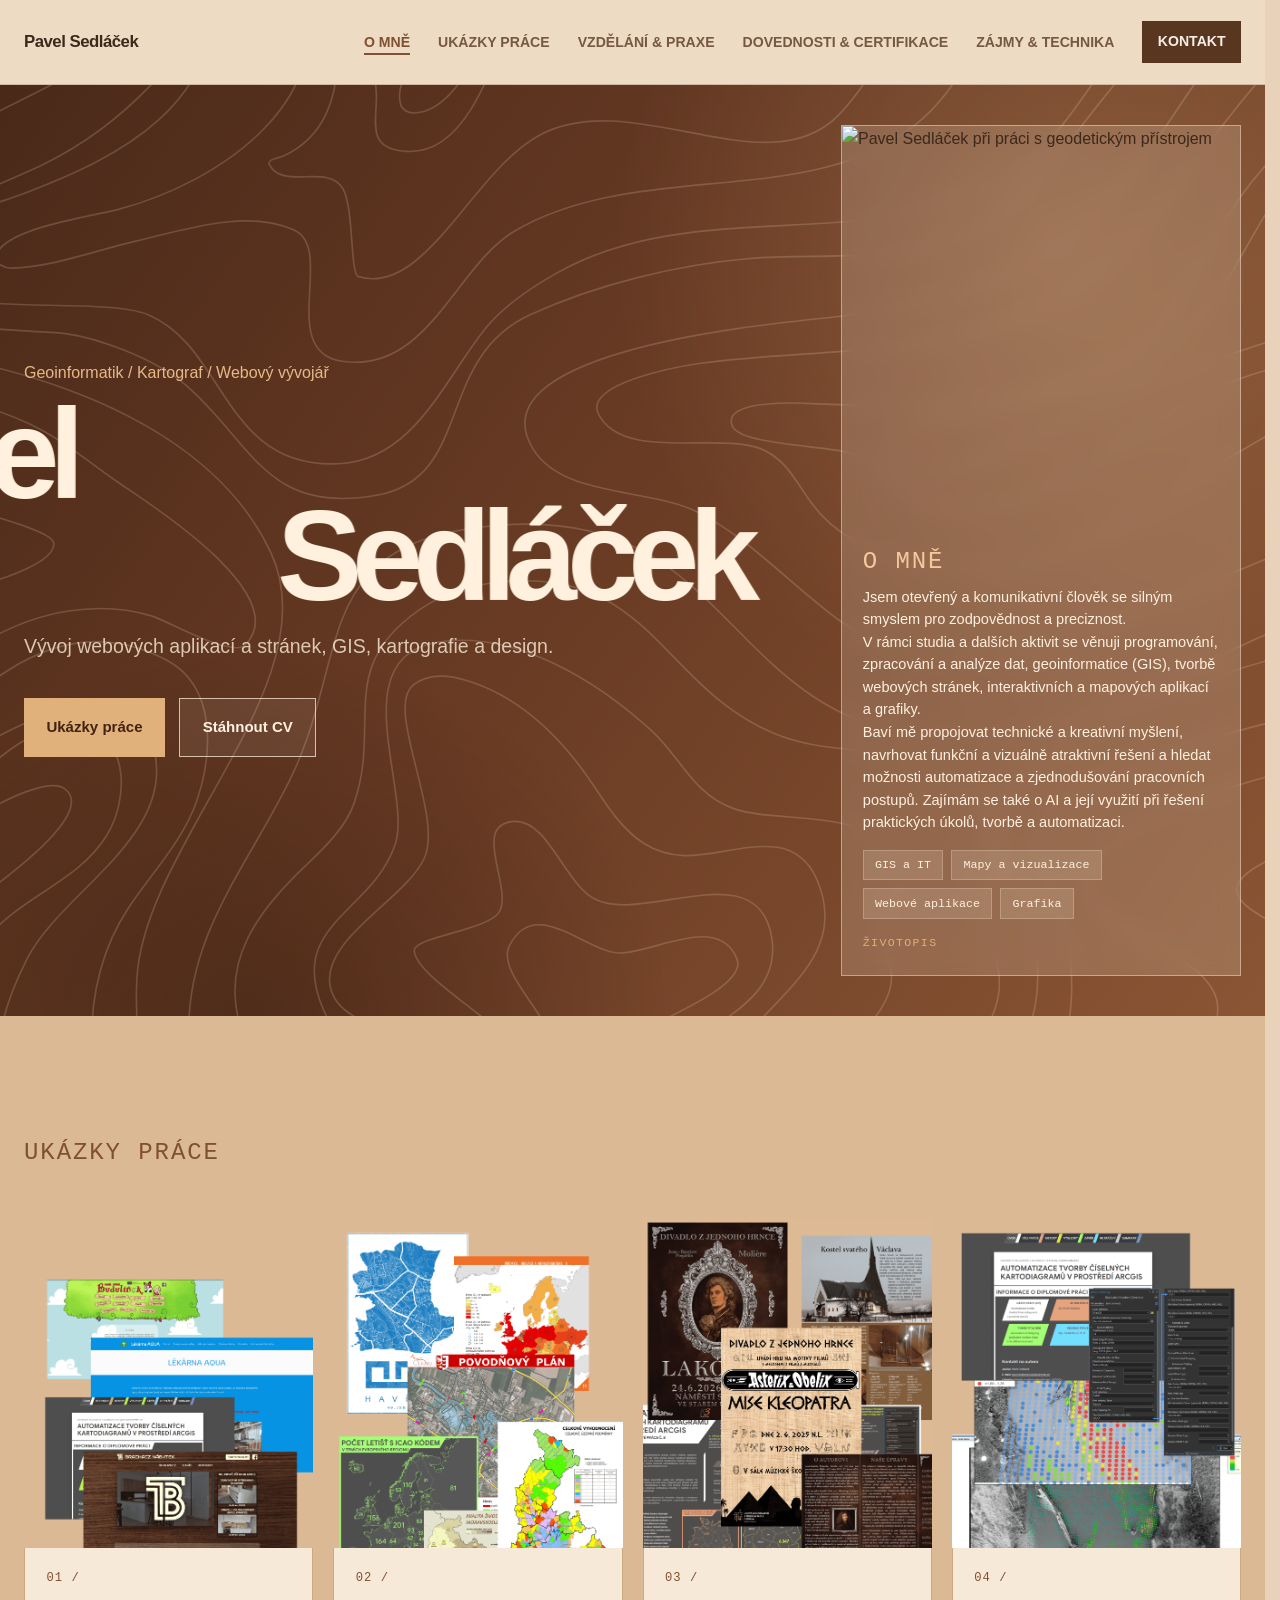
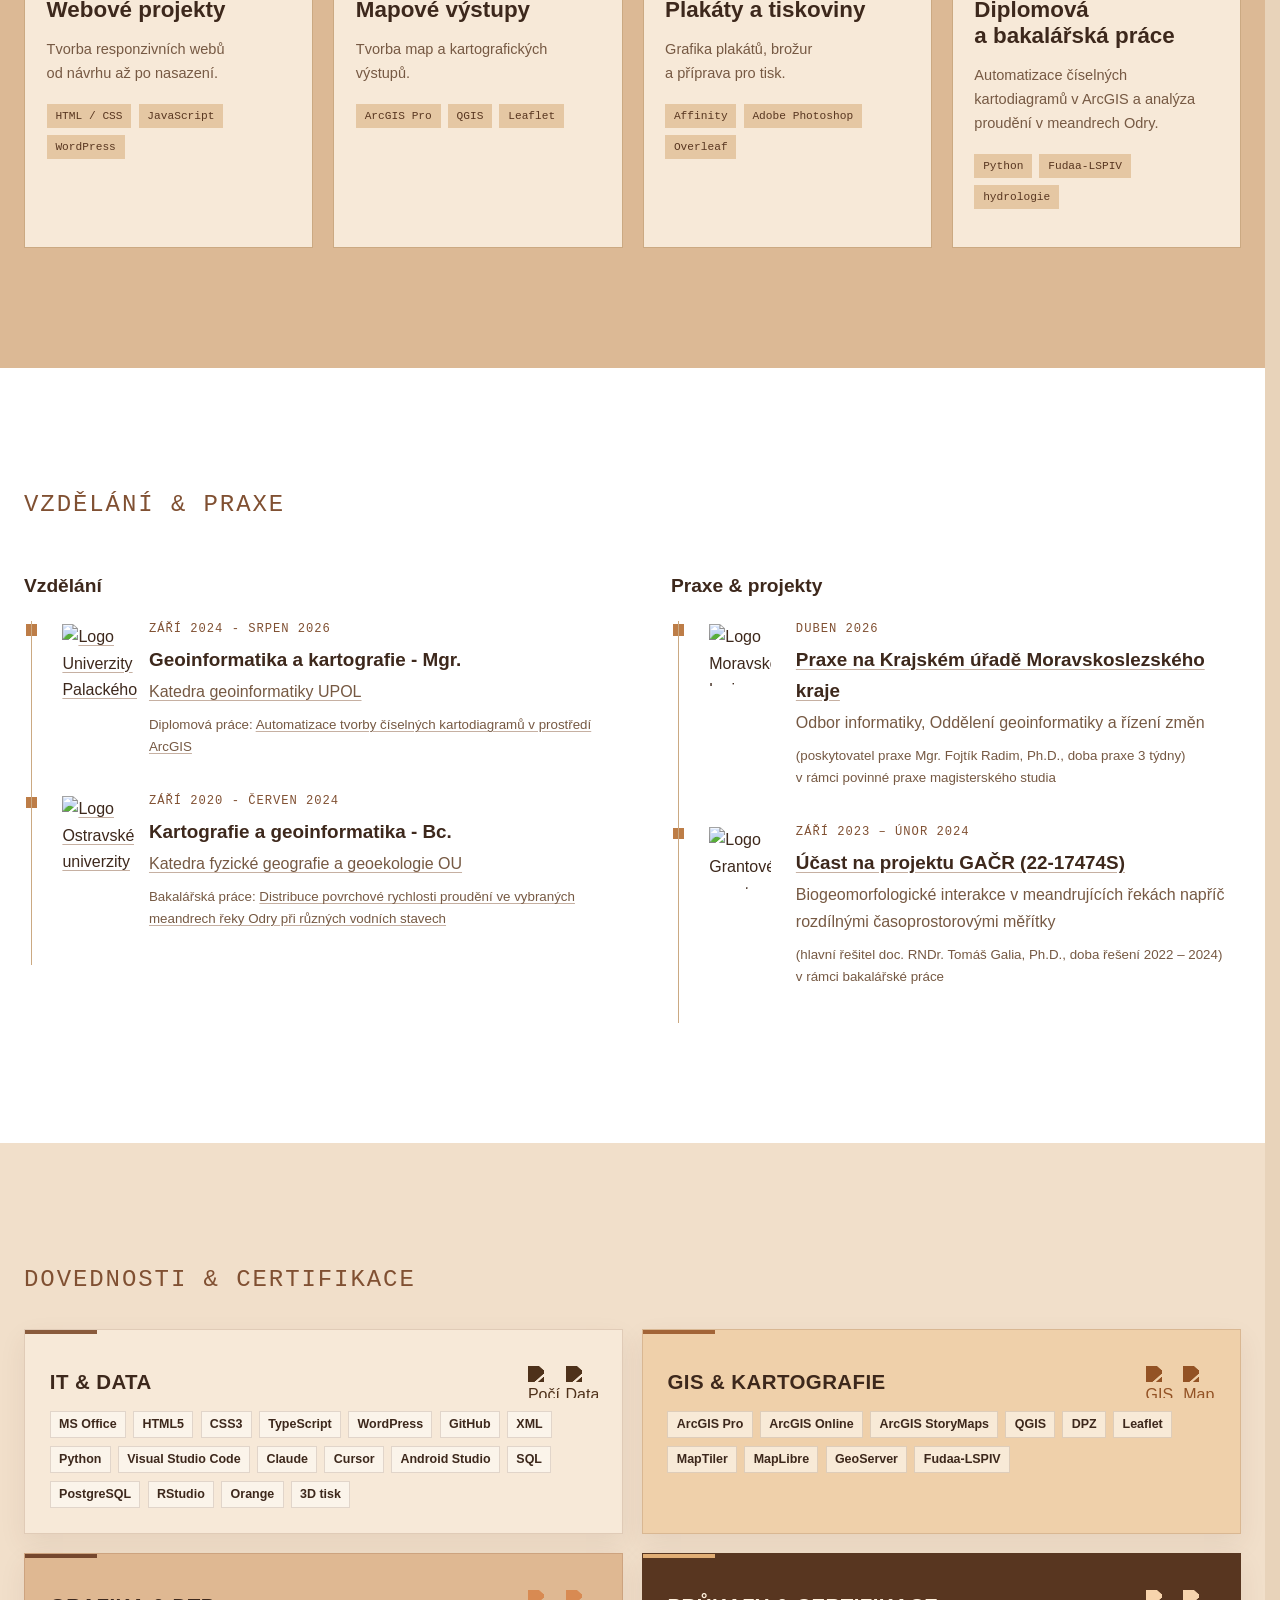
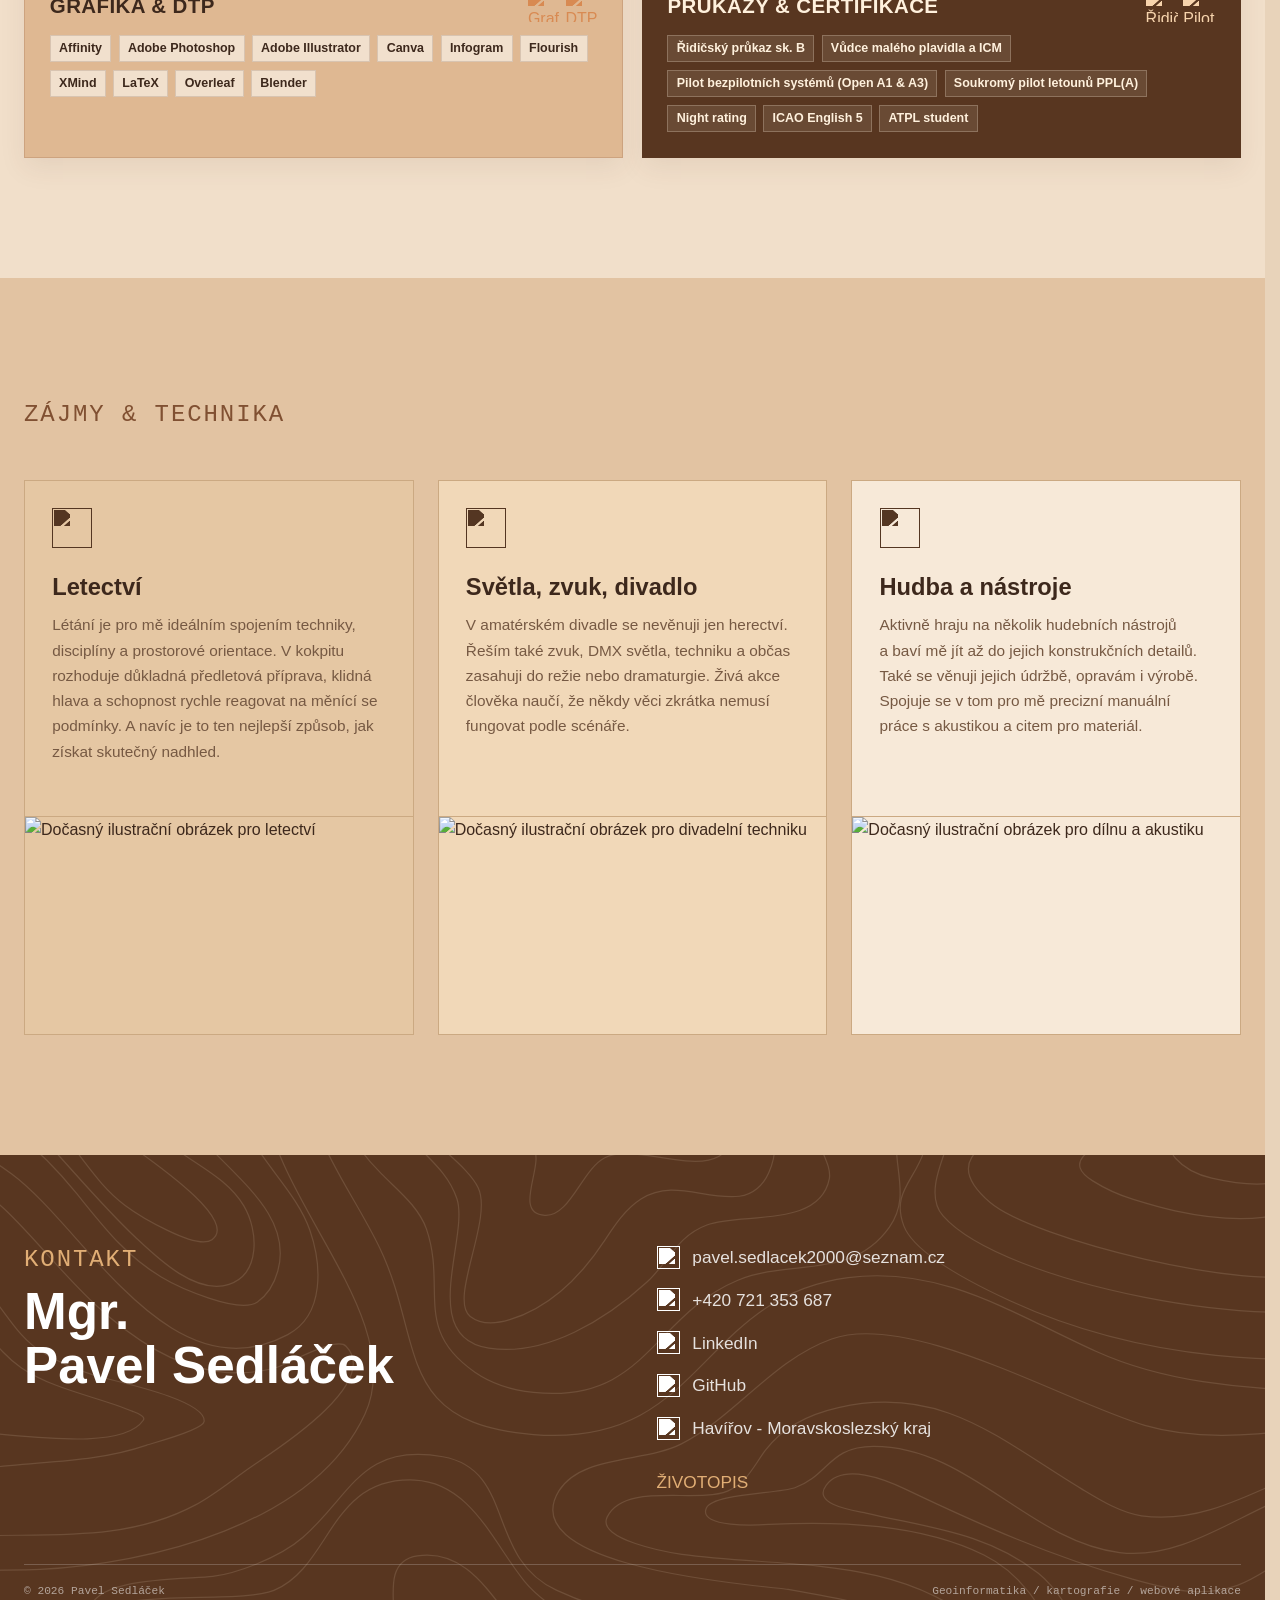
==== commit 31ba12fc: "typescript" ====
--- a/index.html
+++ b/index.html
@@ -180,7 +180,7 @@
           <div class="skill-grid">
             <article class="skill-block">
               <div class="skill-heading"><h3>IT &amp; DATA</h3><div class="skill-icons" aria-label="Počítač a data"><img src="media/ikony/IT.svg" alt="Počítač" /><img src="media/ikony/DATA2.svg" alt="Data" /></div></div>
-              <div class="skill-tags"><span>MS Office</span><span>HTML5</span><span>CSS3</span><span>WordPress</span><span>GitHub</span><span>XML</span><span>Python</span><span>Visual Studio Code</span><span>Claude</span><span>Cursor</span><span>Android Studio</span><span>SQL</span><span>PostgreSQL</span><span>RStudio</span><span>Orange</span><span>3D tisk</span></div>
+              <div class="skill-tags"><span>MS Office</span><span>HTML5</span><span>CSS3</span><span>TypeScript</span><span>WordPress</span><span>GitHub</span><span>XML</span><span>Python</span><span>Visual Studio Code</span><span>Claude</span><span>Cursor</span><span>Android Studio</span><span>SQL</span><span>PostgreSQL</span><span>RStudio</span><span>Orange</span><span>3D tisk</span></div>
             </article>
             <article class="skill-block">
               <div class="skill-heading"><h3>GIS &amp; KARTOGRAFIE</h3><div class="skill-icons" aria-label="GIS a mapa"><img src="media/ikony/GIS.svg" alt="GIS" /><img src="media/ikony/MAPA.svg" alt="Mapa" /></div></div>
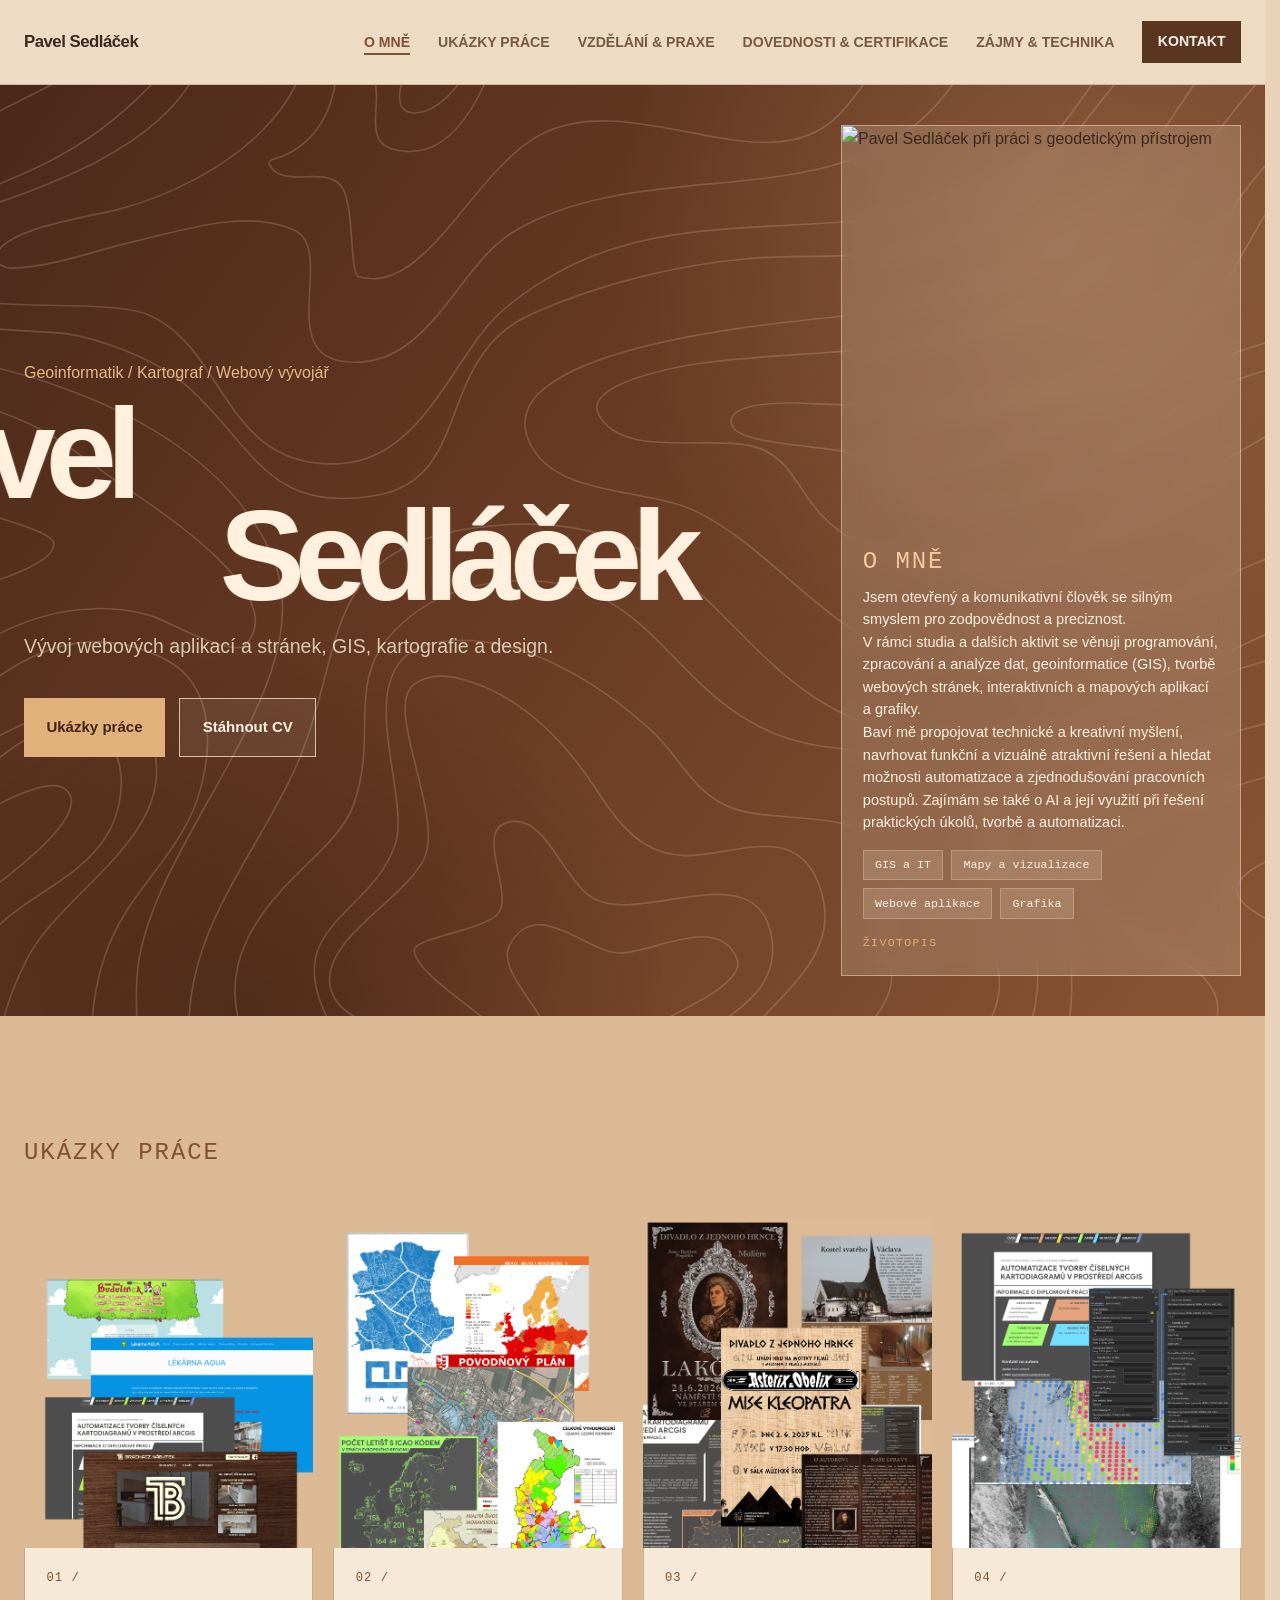
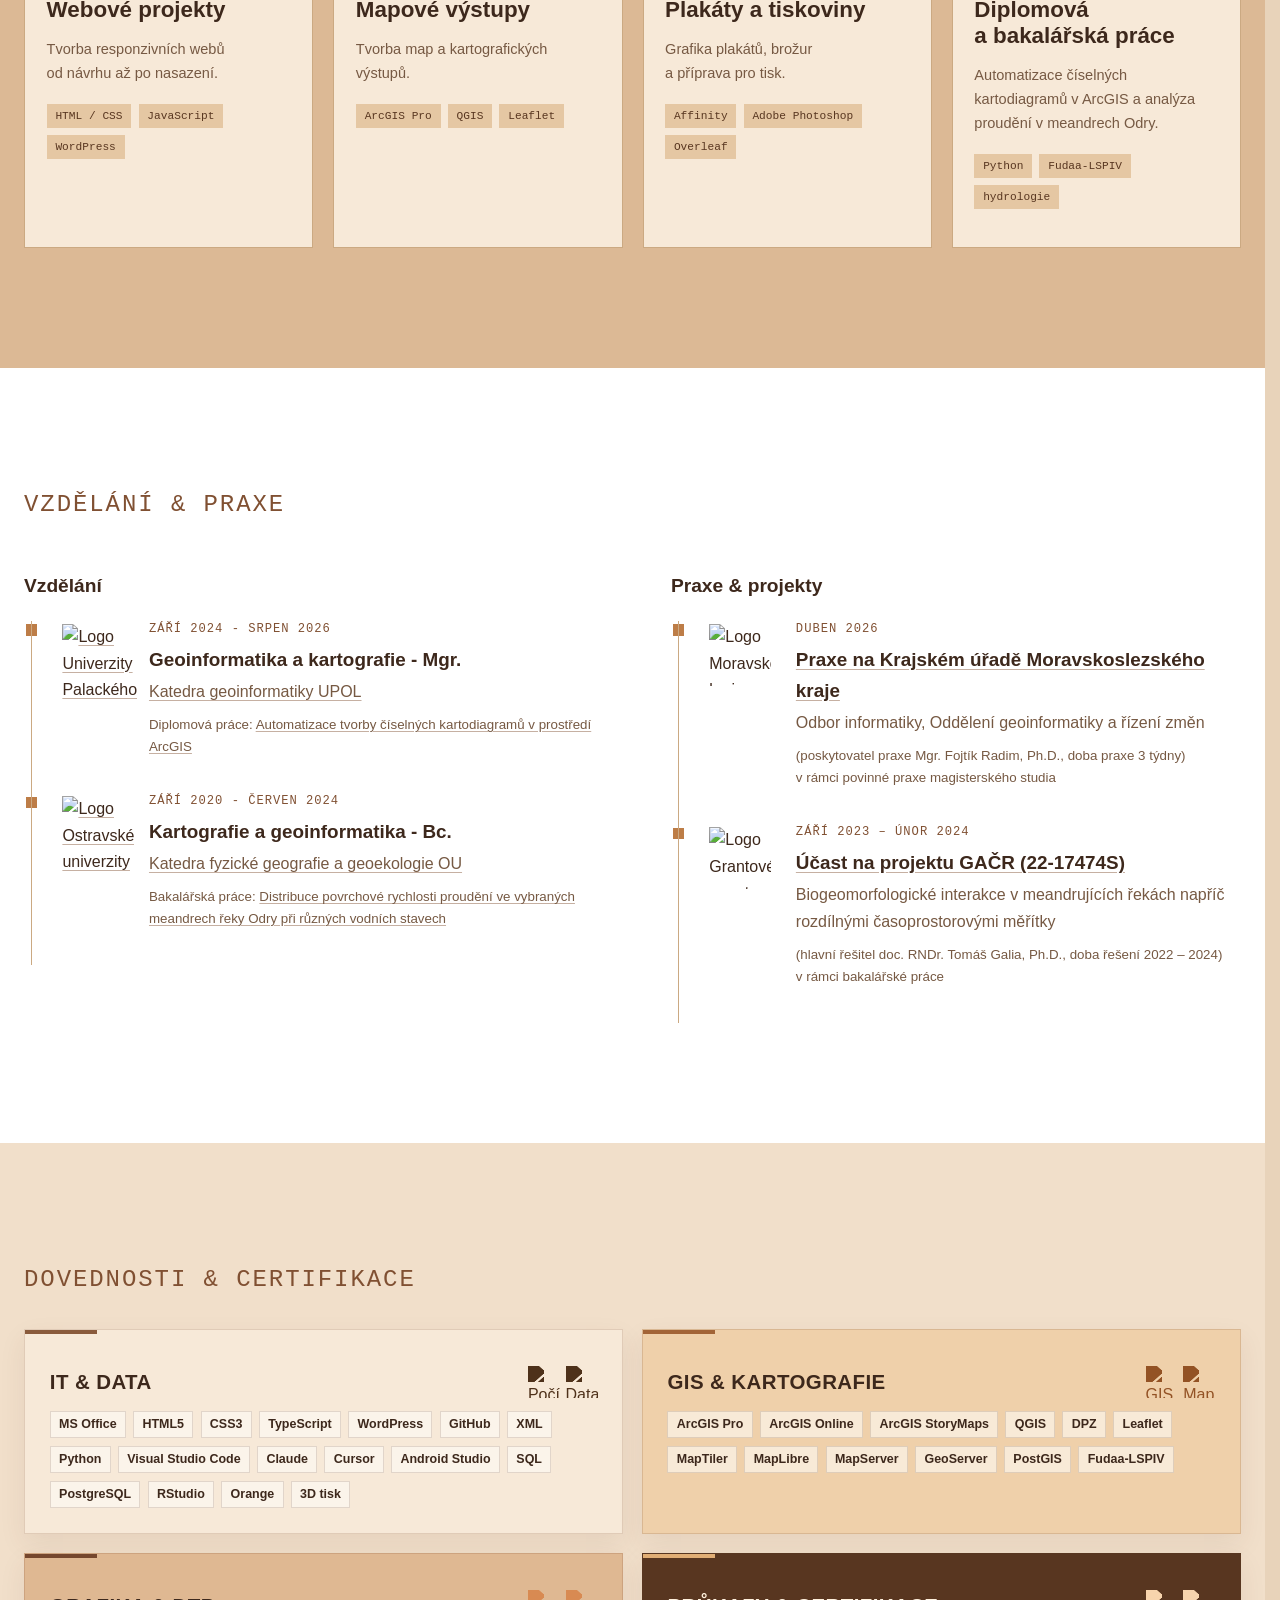
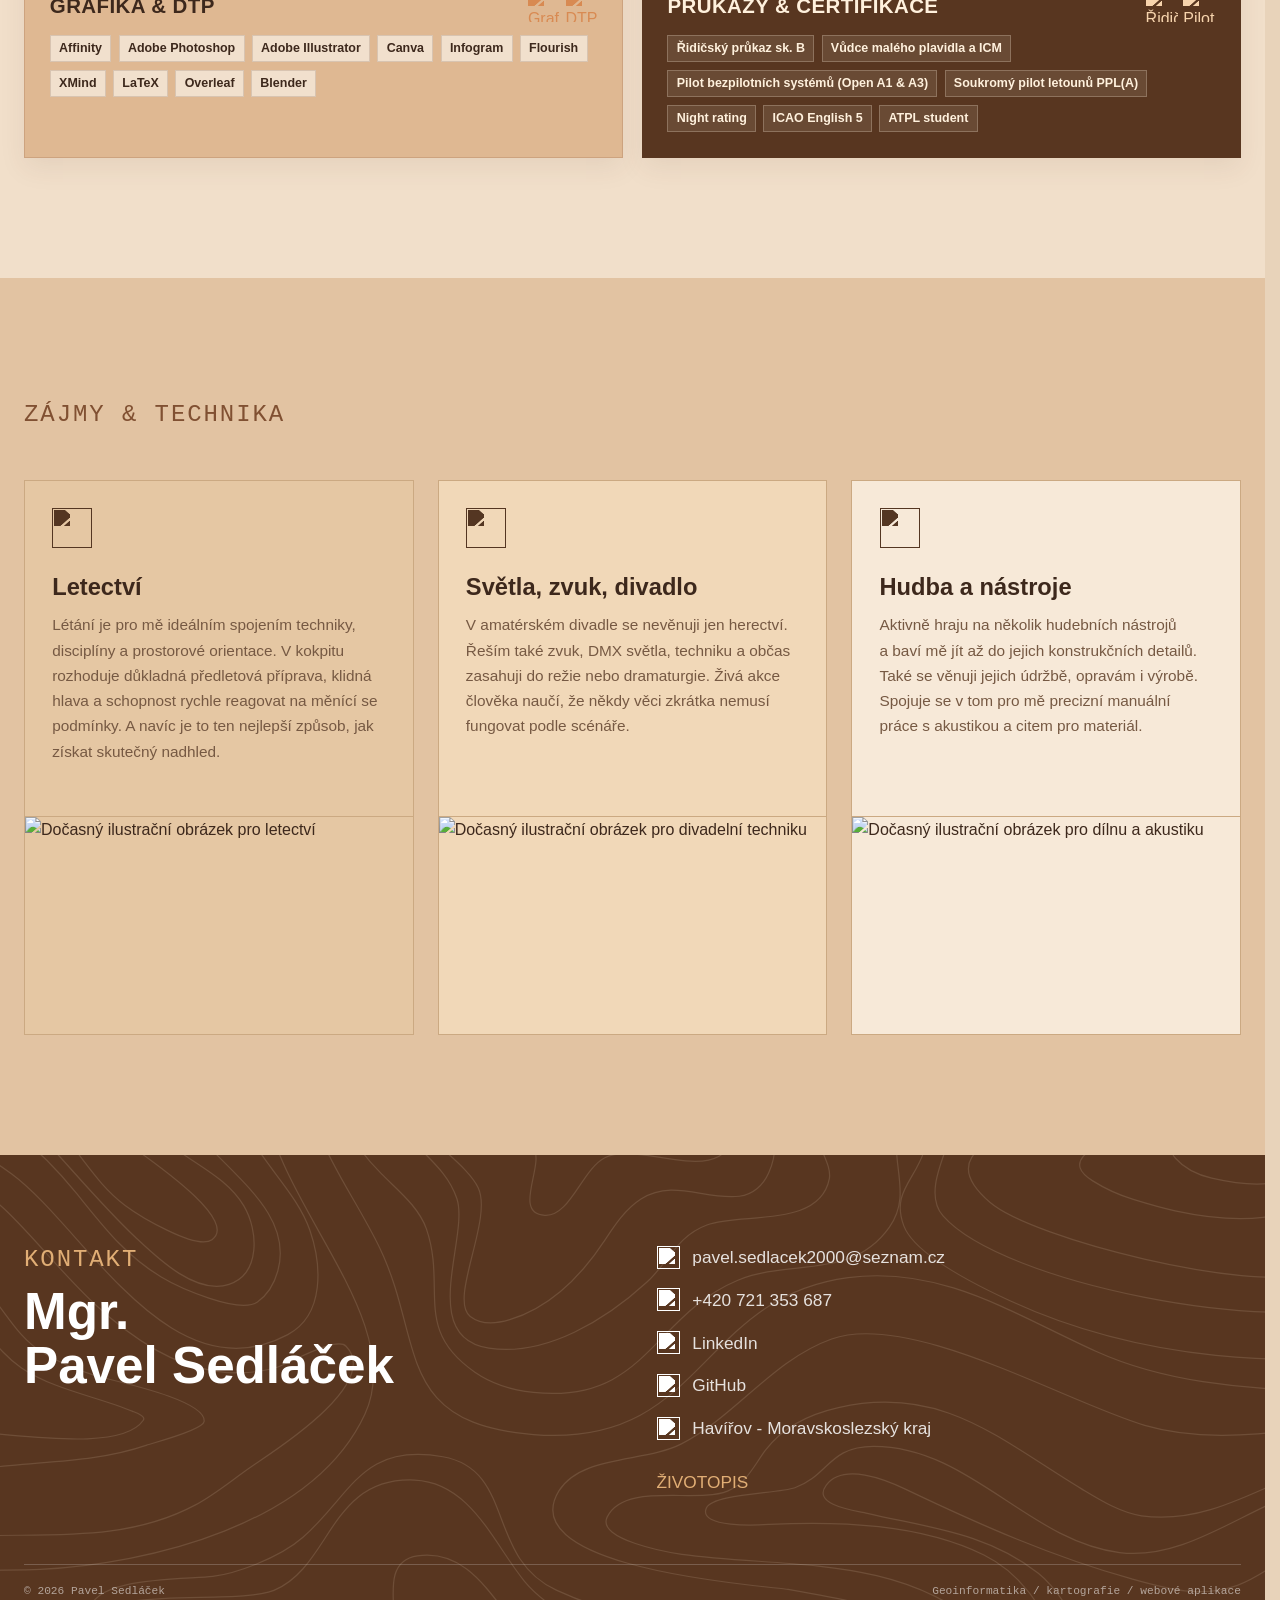
==== commit b9f0388c: "gis veci dodane" ====
--- a/index.html
+++ b/index.html
@@ -184,7 +184,7 @@
             </article>
             <article class="skill-block">
               <div class="skill-heading"><h3>GIS &amp; KARTOGRAFIE</h3><div class="skill-icons" aria-label="GIS a mapa"><img src="media/ikony/GIS.svg" alt="GIS" /><img src="media/ikony/MAPA.svg" alt="Mapa" /></div></div>
-              <div class="skill-tags"><span>ArcGIS Pro</span><span>ArcGIS Online</span><span>ArcGIS StoryMaps</span><span>QGIS</span><span>DPZ</span><span>Leaflet</span><span>MapTiler</span><span>MapLibre</span><span>GeoServer</span><span>Fudaa-LSPIV</span></div>
+              <div class="skill-tags"><span>ArcGIS Pro</span><span>ArcGIS Online</span><span>ArcGIS StoryMaps</span><span>QGIS</span><span>DPZ</span><span>Leaflet</span><span>MapTiler</span><span>MapLibre</span><span>MapServer</span><span>GeoServer</span><span>PostGIS</span><span>Fudaa-LSPIV</span></div>
             </article>
             <article class="skill-block">
               <div class="skill-heading"><h3>GRAFIKA &amp; DTP</h3><div class="skill-icons" aria-label="Grafika a DTP"><img src="media/ikony/image.svg" alt="Grafika" /><img src="media/ikony/DTP.svg" alt="DTP" /></div></div>
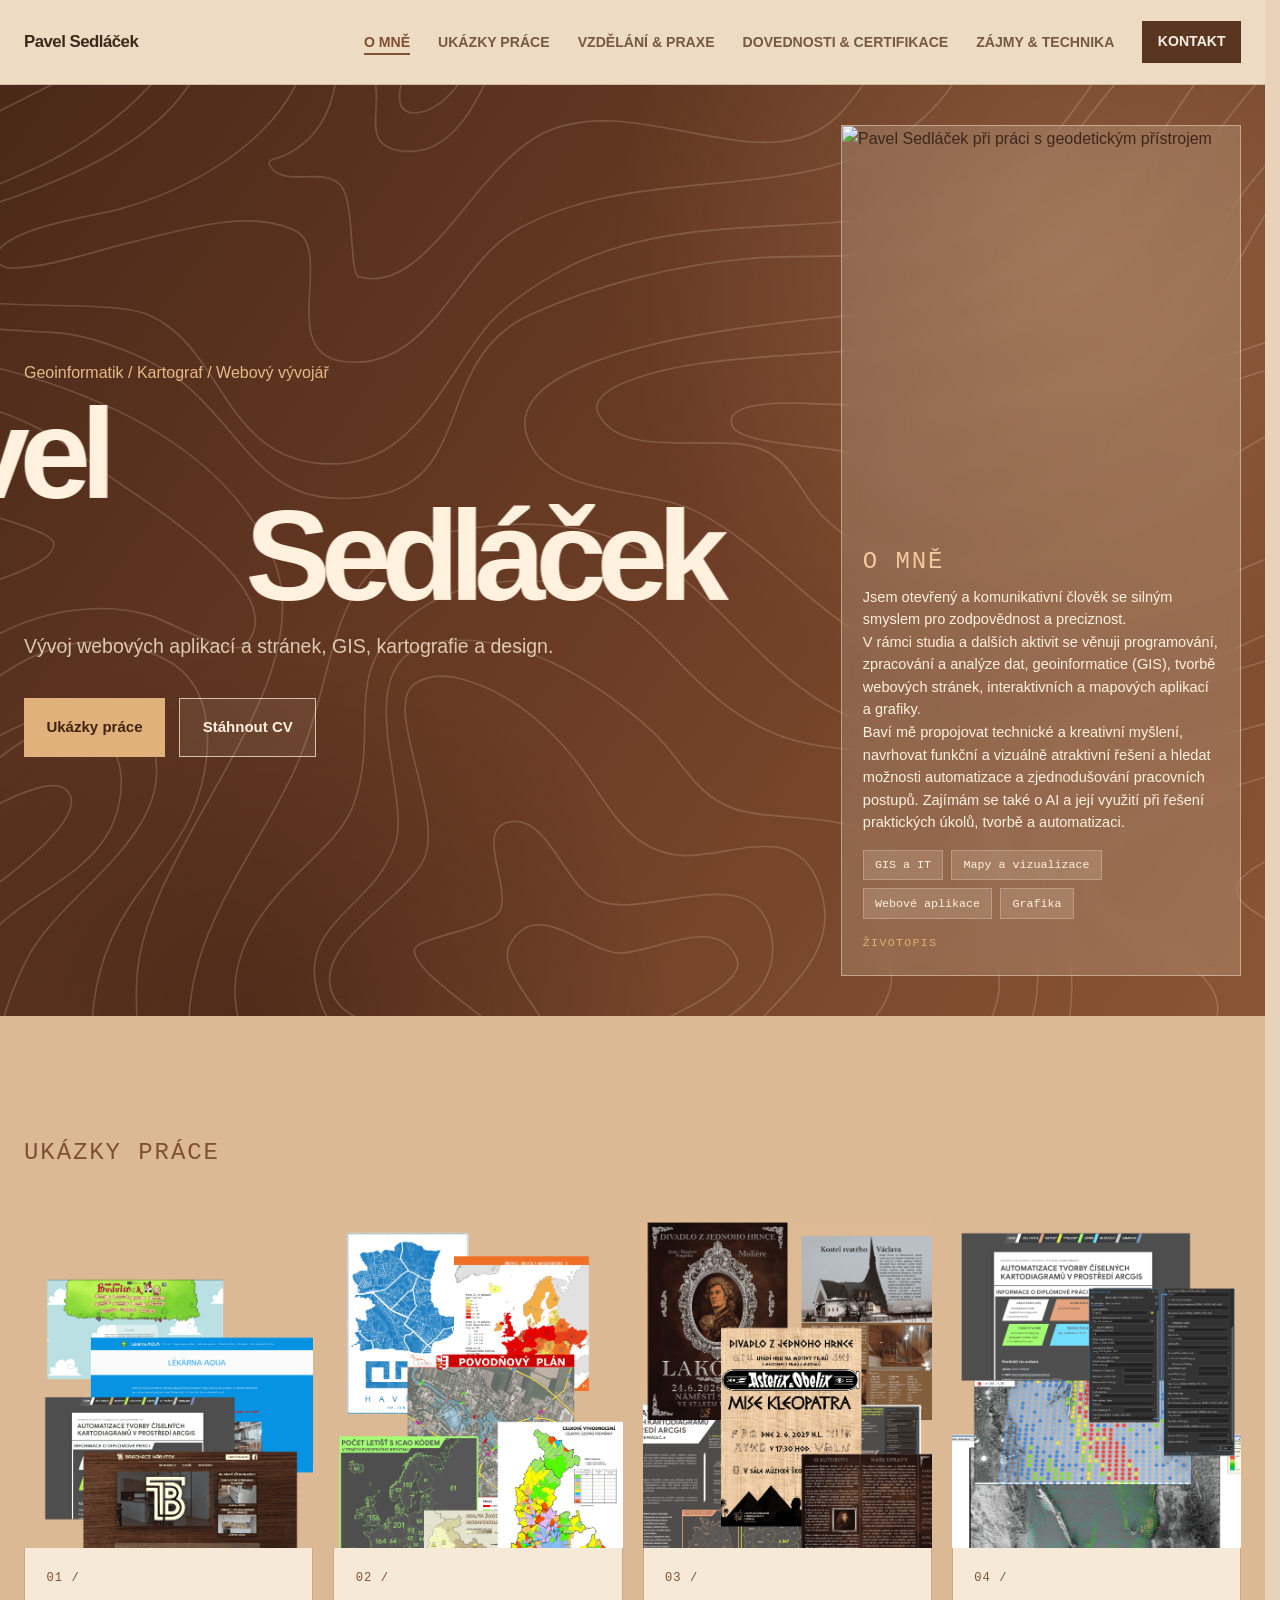
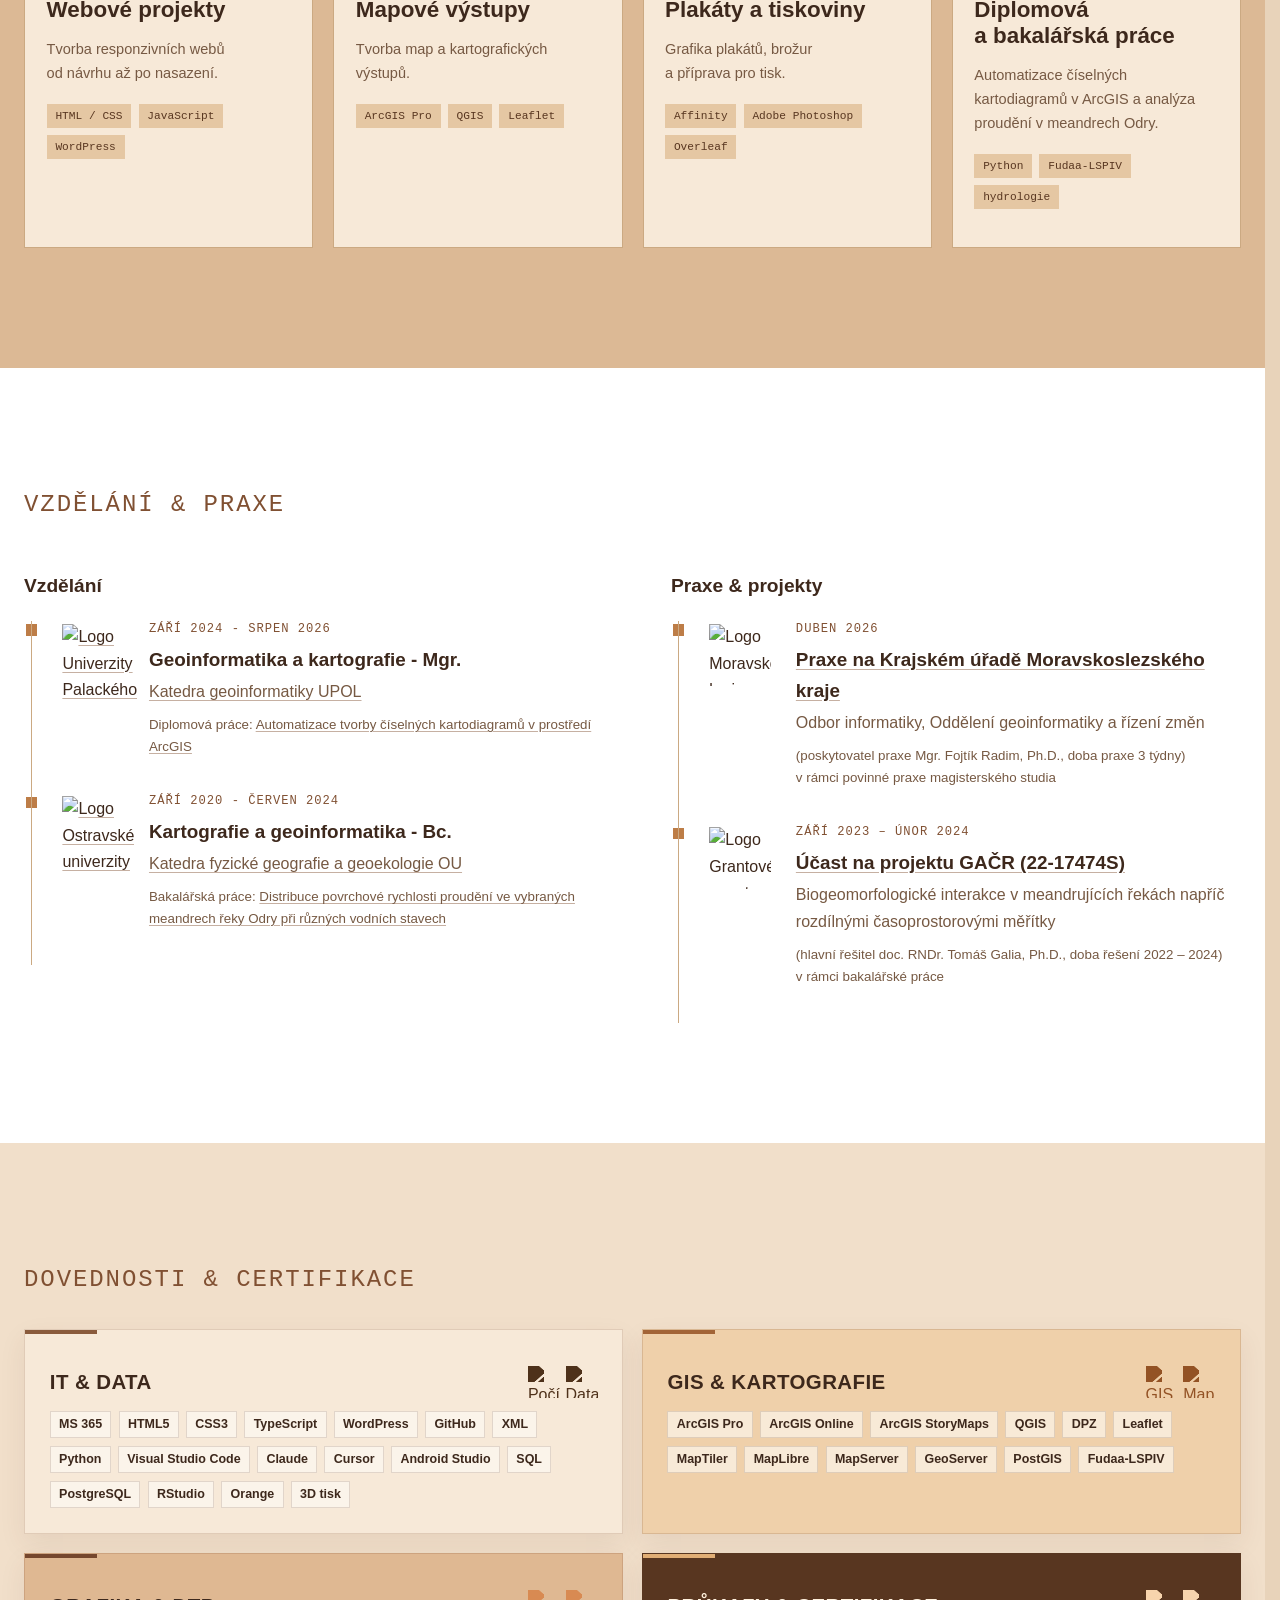
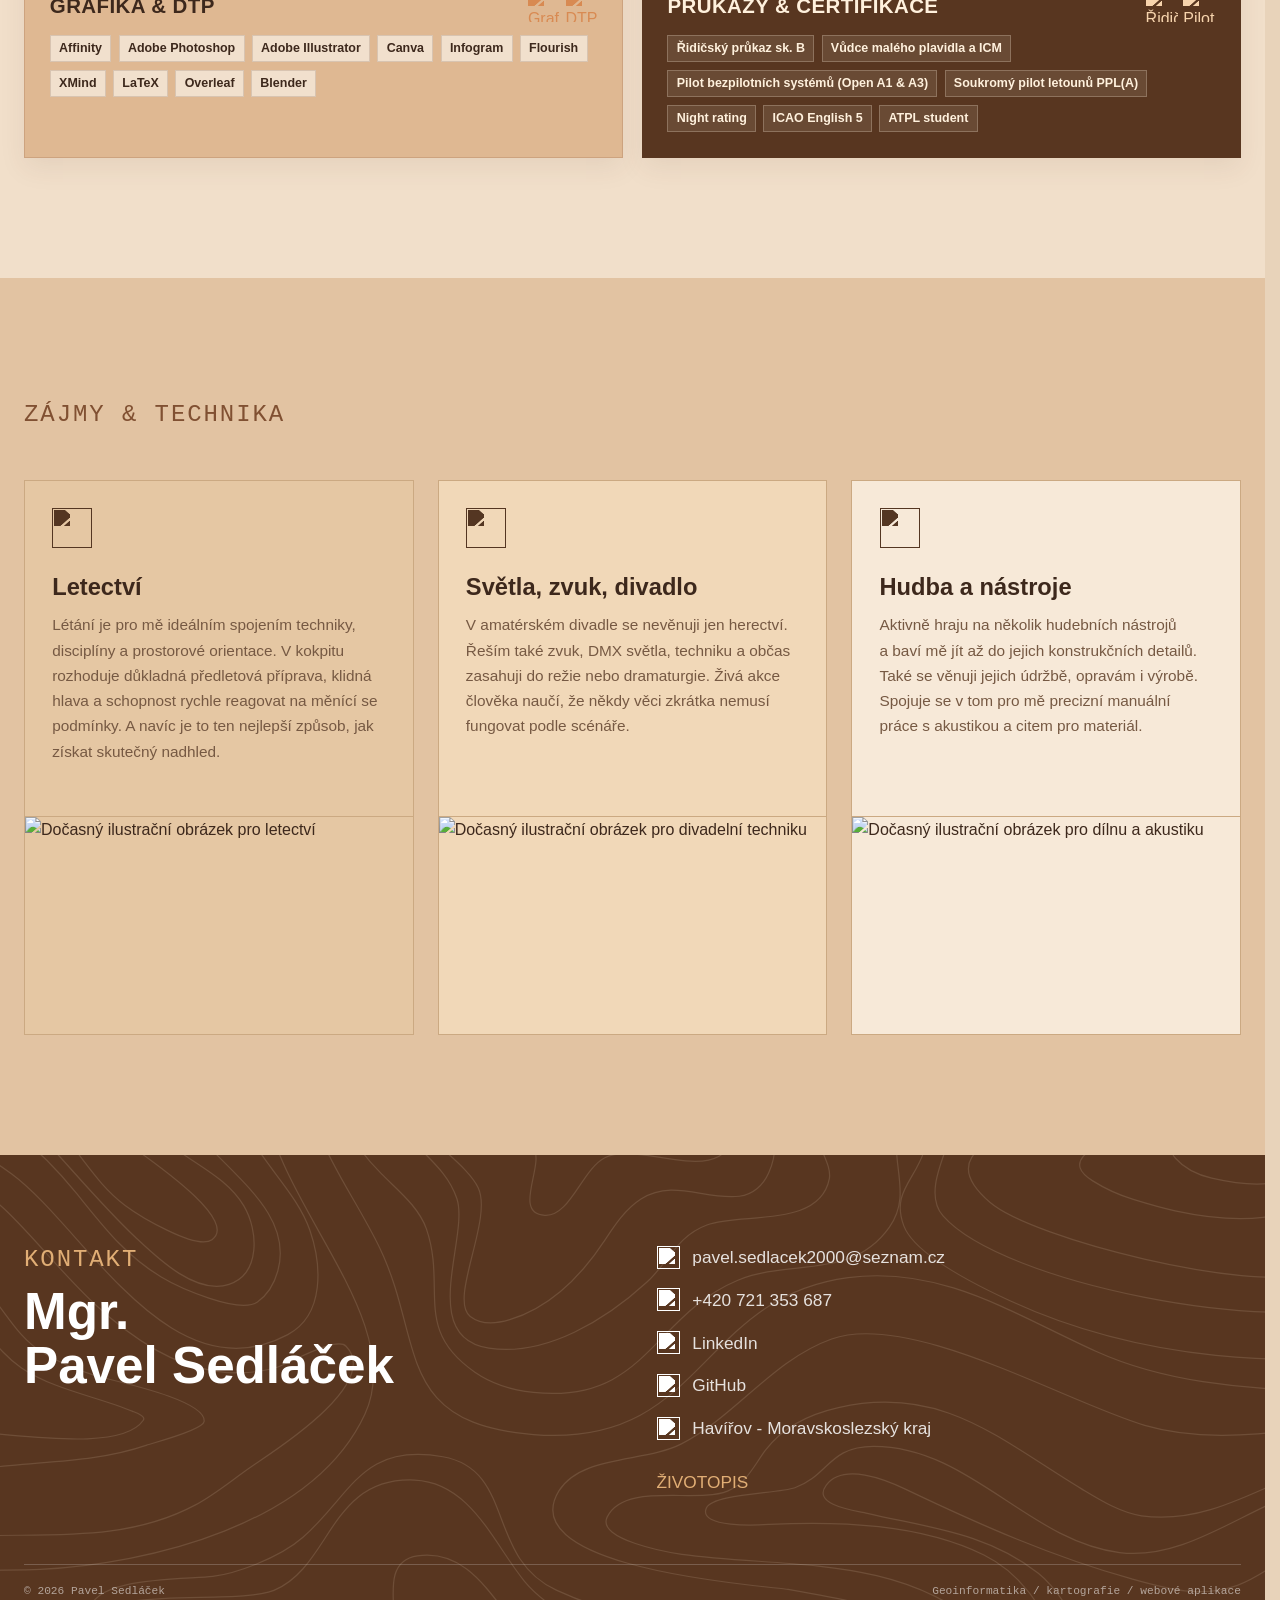
==== commit 89785c58: "ms 365" ====
--- a/index.html
+++ b/index.html
@@ -180,7 +180,7 @@
           <div class="skill-grid">
             <article class="skill-block">
               <div class="skill-heading"><h3>IT &amp; DATA</h3><div class="skill-icons" aria-label="Počítač a data"><img src="media/ikony/IT.svg" alt="Počítač" /><img src="media/ikony/DATA2.svg" alt="Data" /></div></div>
-              <div class="skill-tags"><span>MS Office</span><span>HTML5</span><span>CSS3</span><span>TypeScript</span><span>WordPress</span><span>GitHub</span><span>XML</span><span>Python</span><span>Visual Studio Code</span><span>Claude</span><span>Cursor</span><span>Android Studio</span><span>SQL</span><span>PostgreSQL</span><span>RStudio</span><span>Orange</span><span>3D tisk</span></div>
+              <div class="skill-tags"><span>MS 365</span><span>HTML5</span><span>CSS3</span><span>TypeScript</span><span>WordPress</span><span>GitHub</span><span>XML</span><span>Python</span><span>Visual Studio Code</span><span>Claude</span><span>Cursor</span><span>Android Studio</span><span>SQL</span><span>PostgreSQL</span><span>RStudio</span><span>Orange</span><span>3D tisk</span></div>
             </article>
             <article class="skill-block">
               <div class="skill-heading"><h3>GIS &amp; KARTOGRAFIE</h3><div class="skill-icons" aria-label="GIS a mapa"><img src="media/ikony/GIS.svg" alt="GIS" /><img src="media/ikony/MAPA.svg" alt="Mapa" /></div></div>
